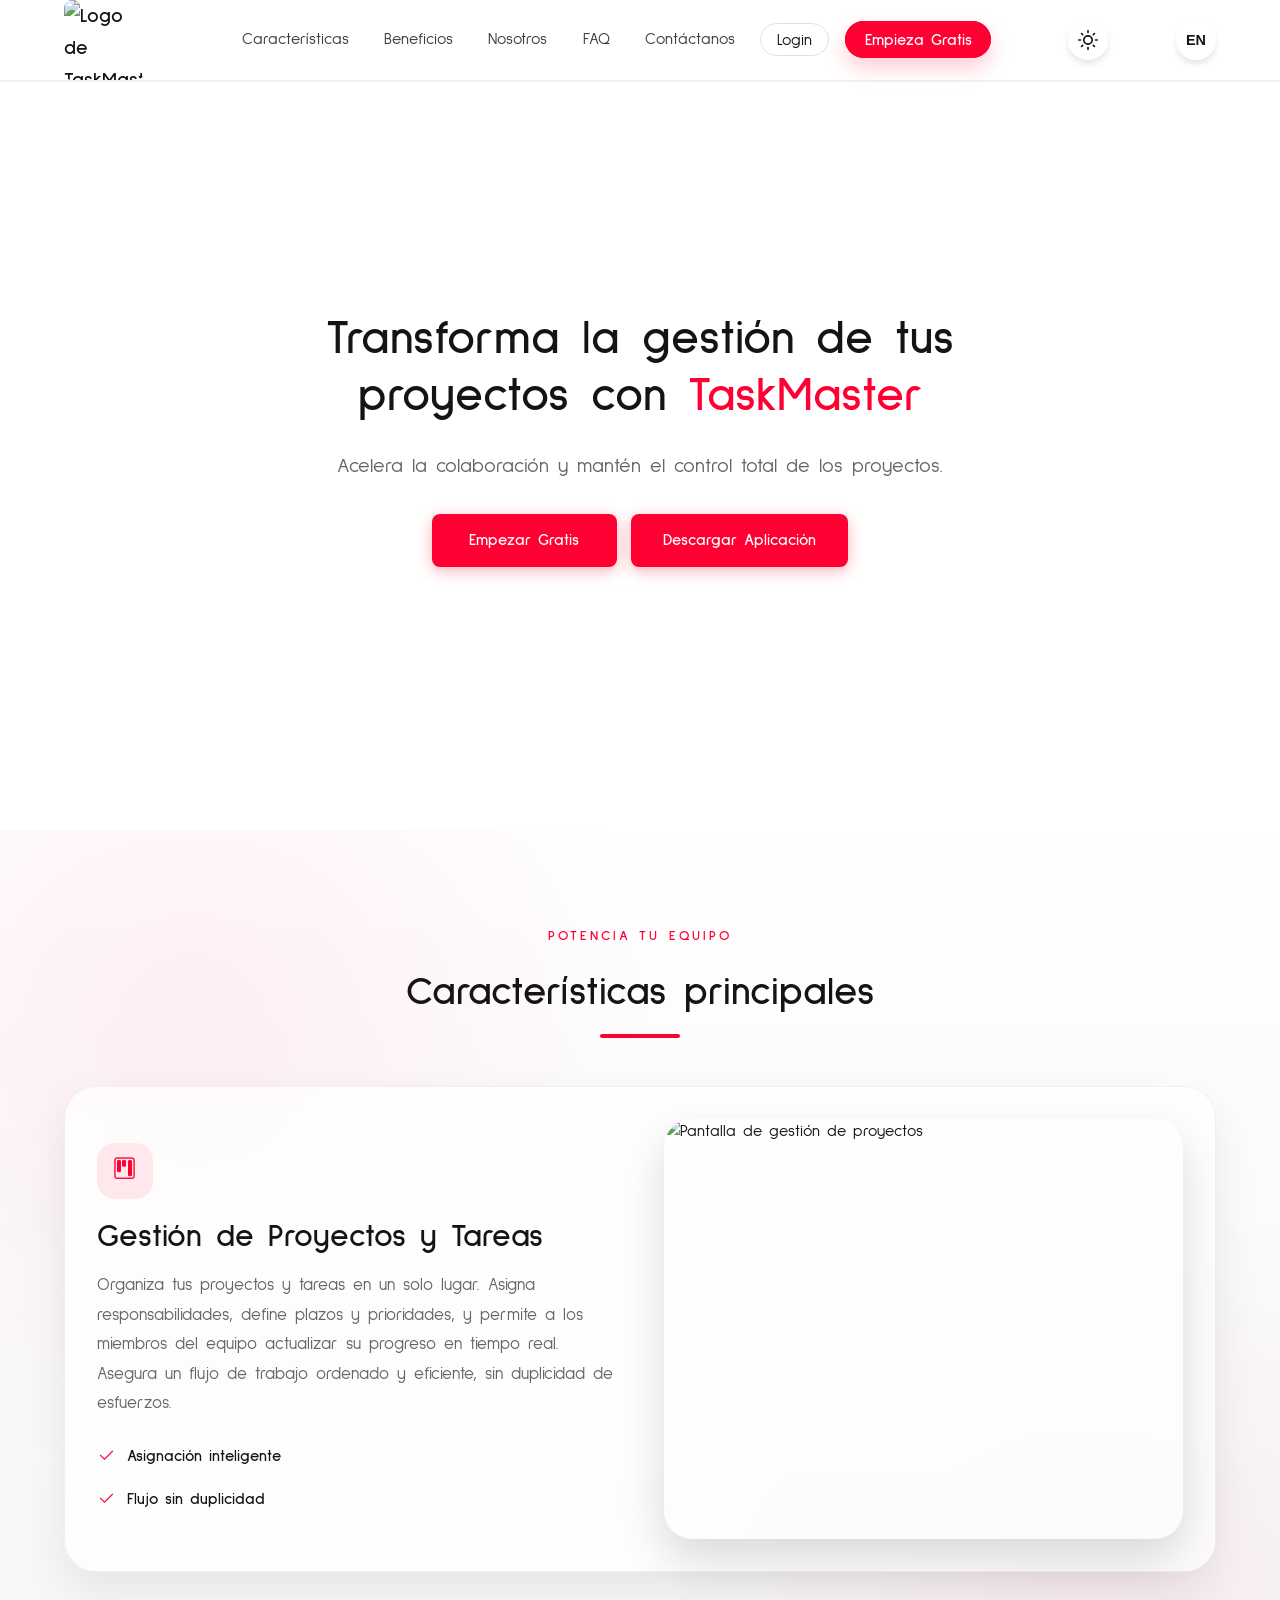
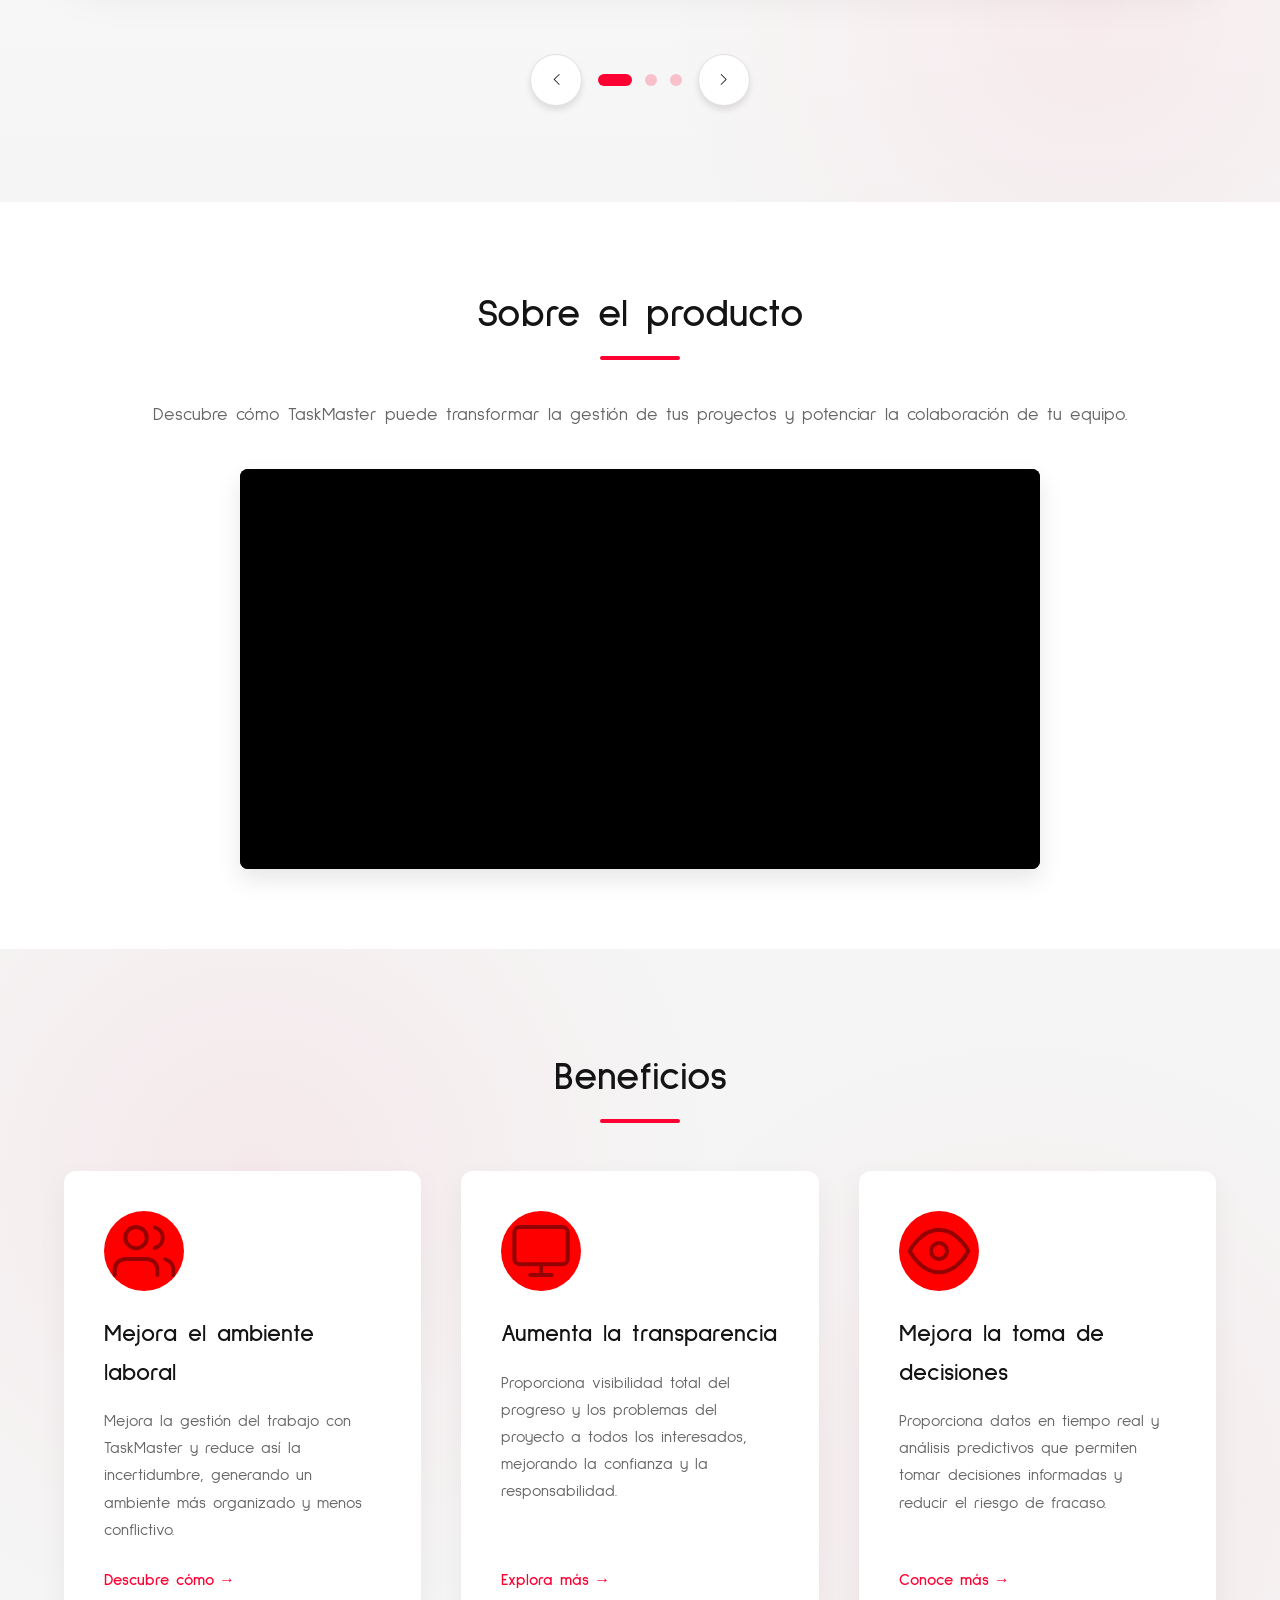
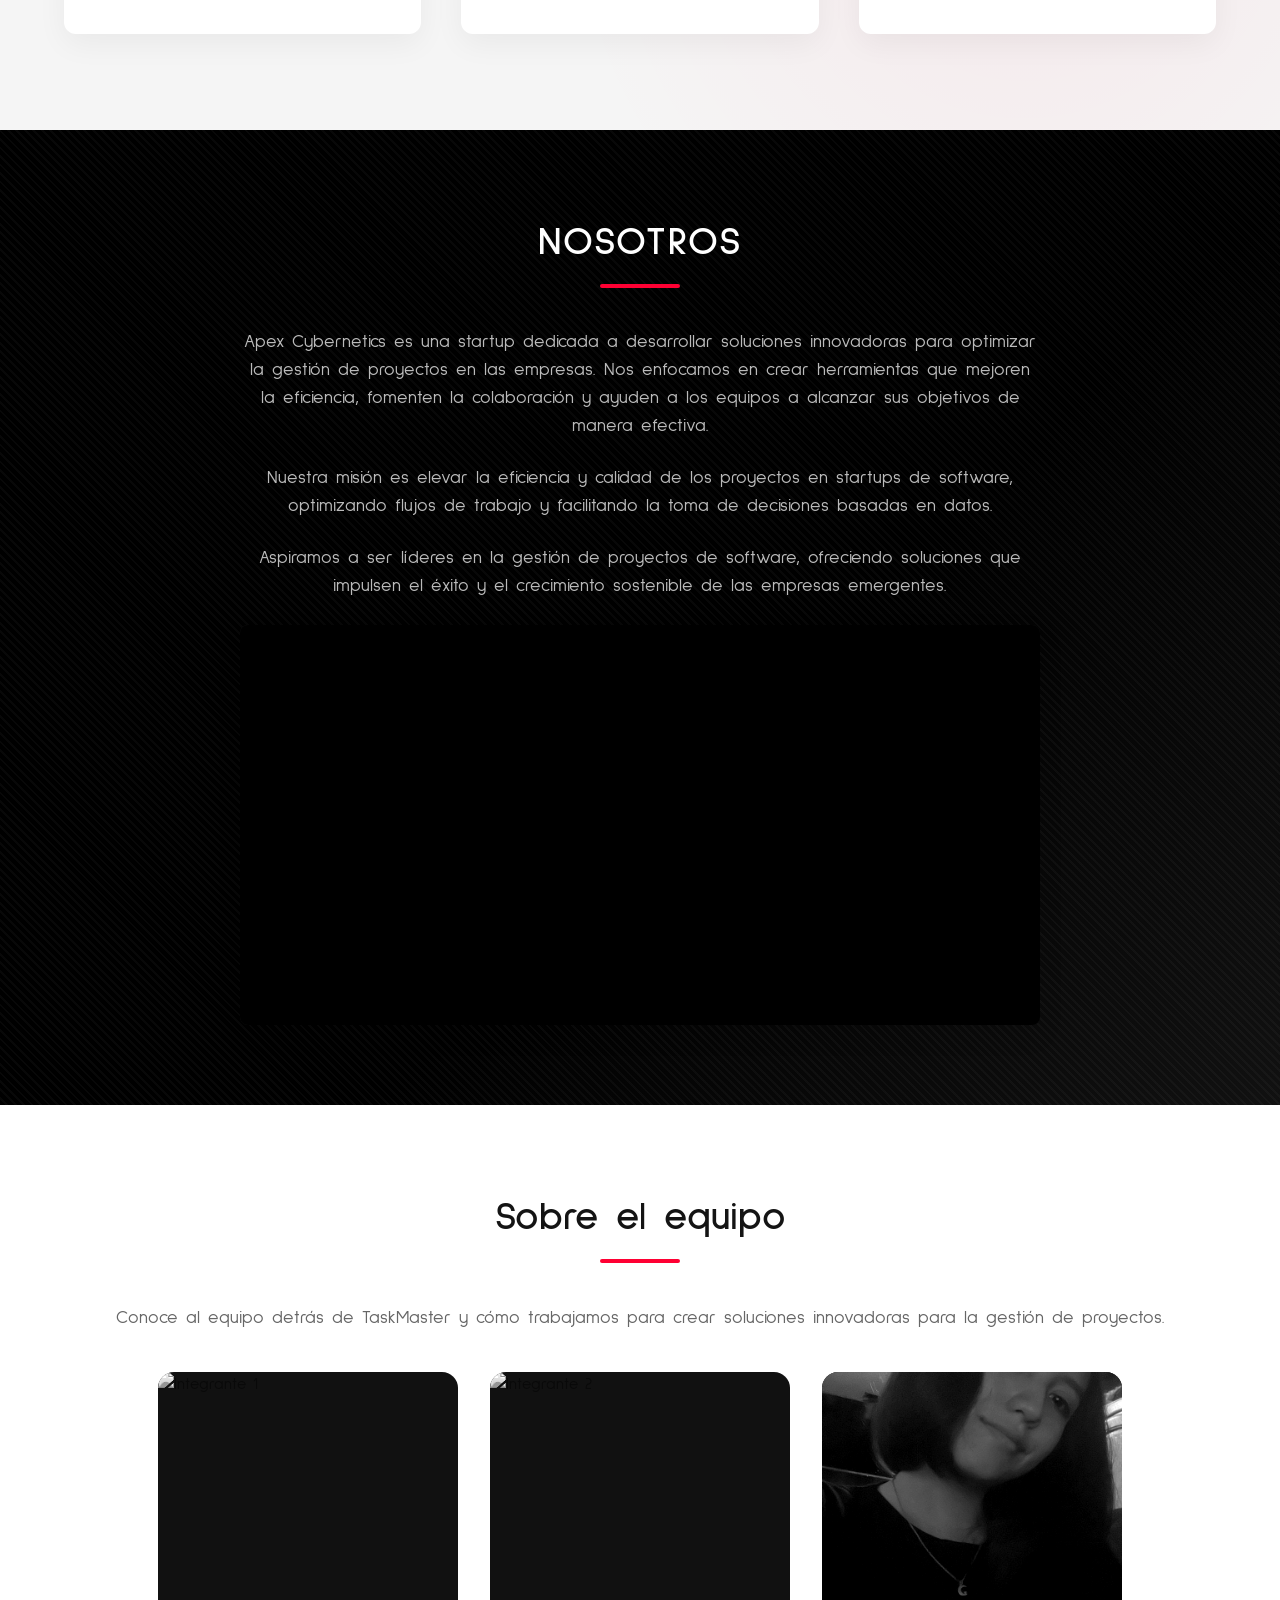
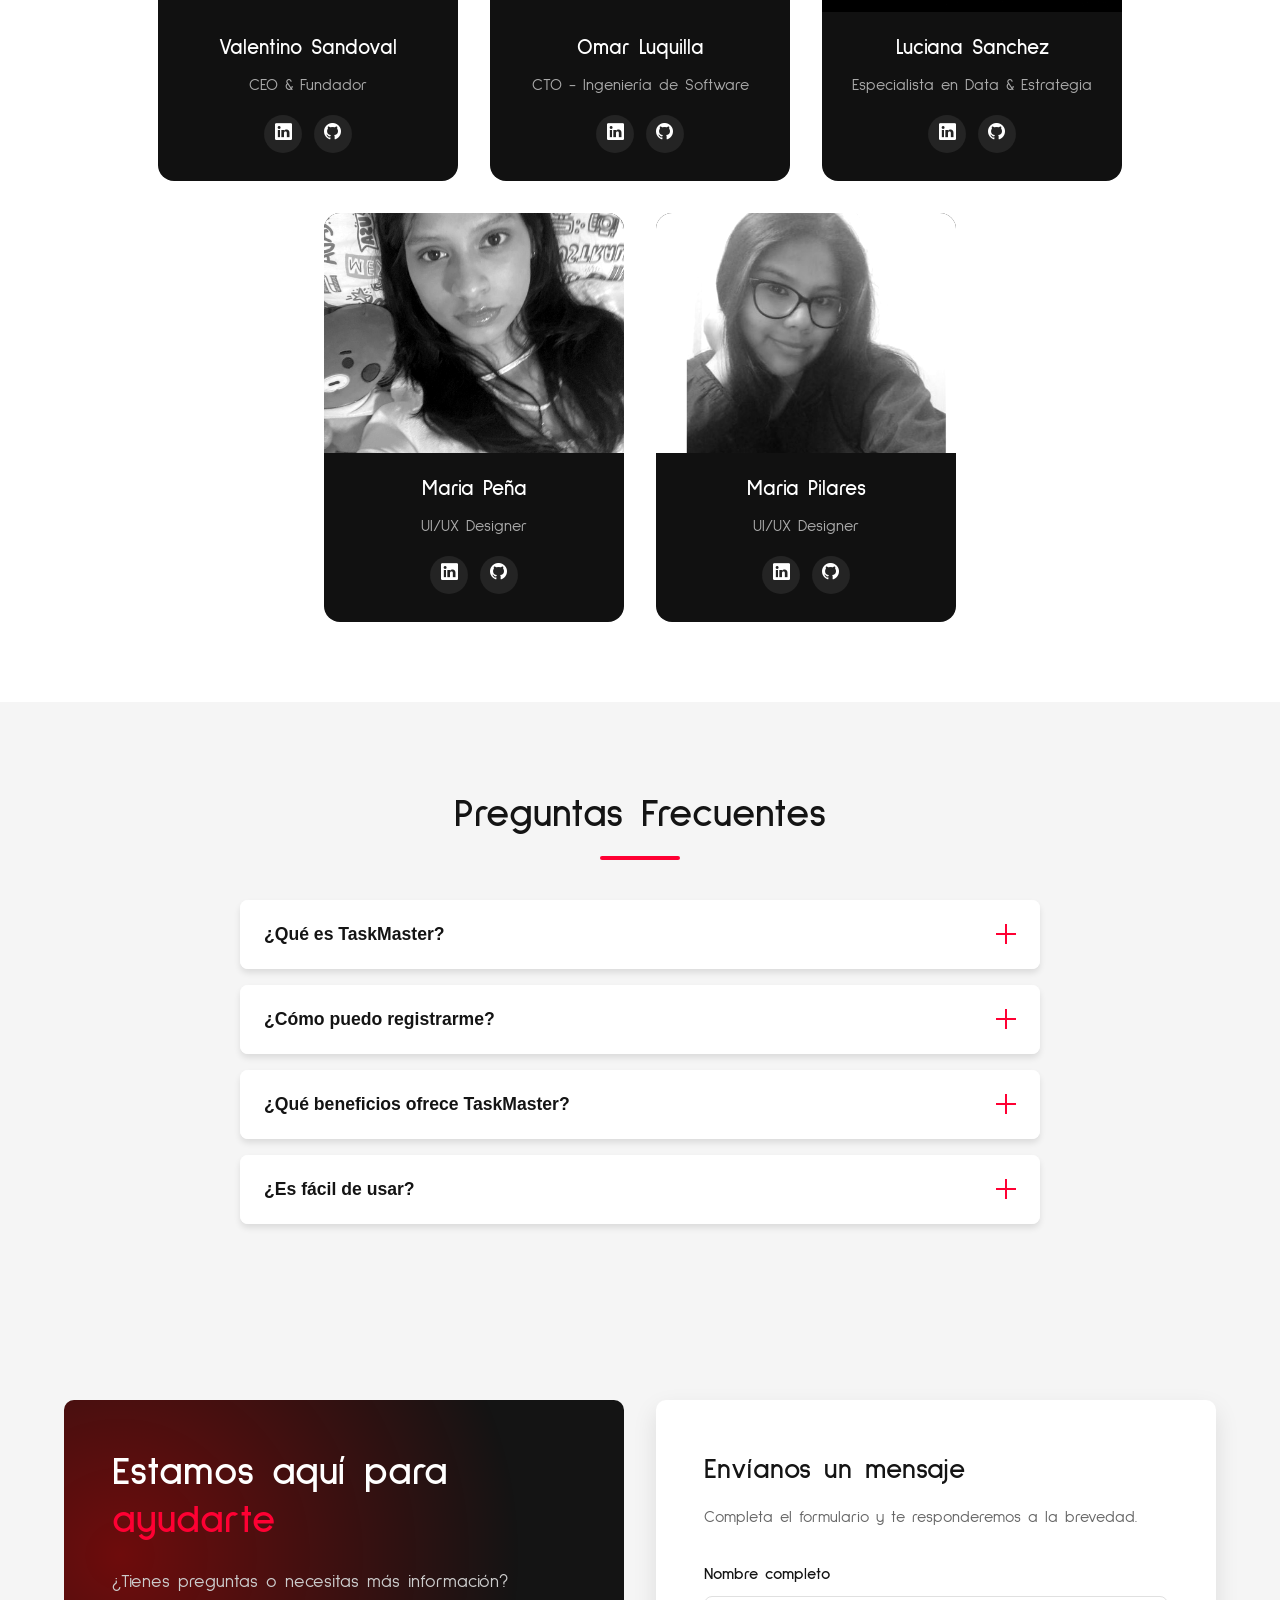
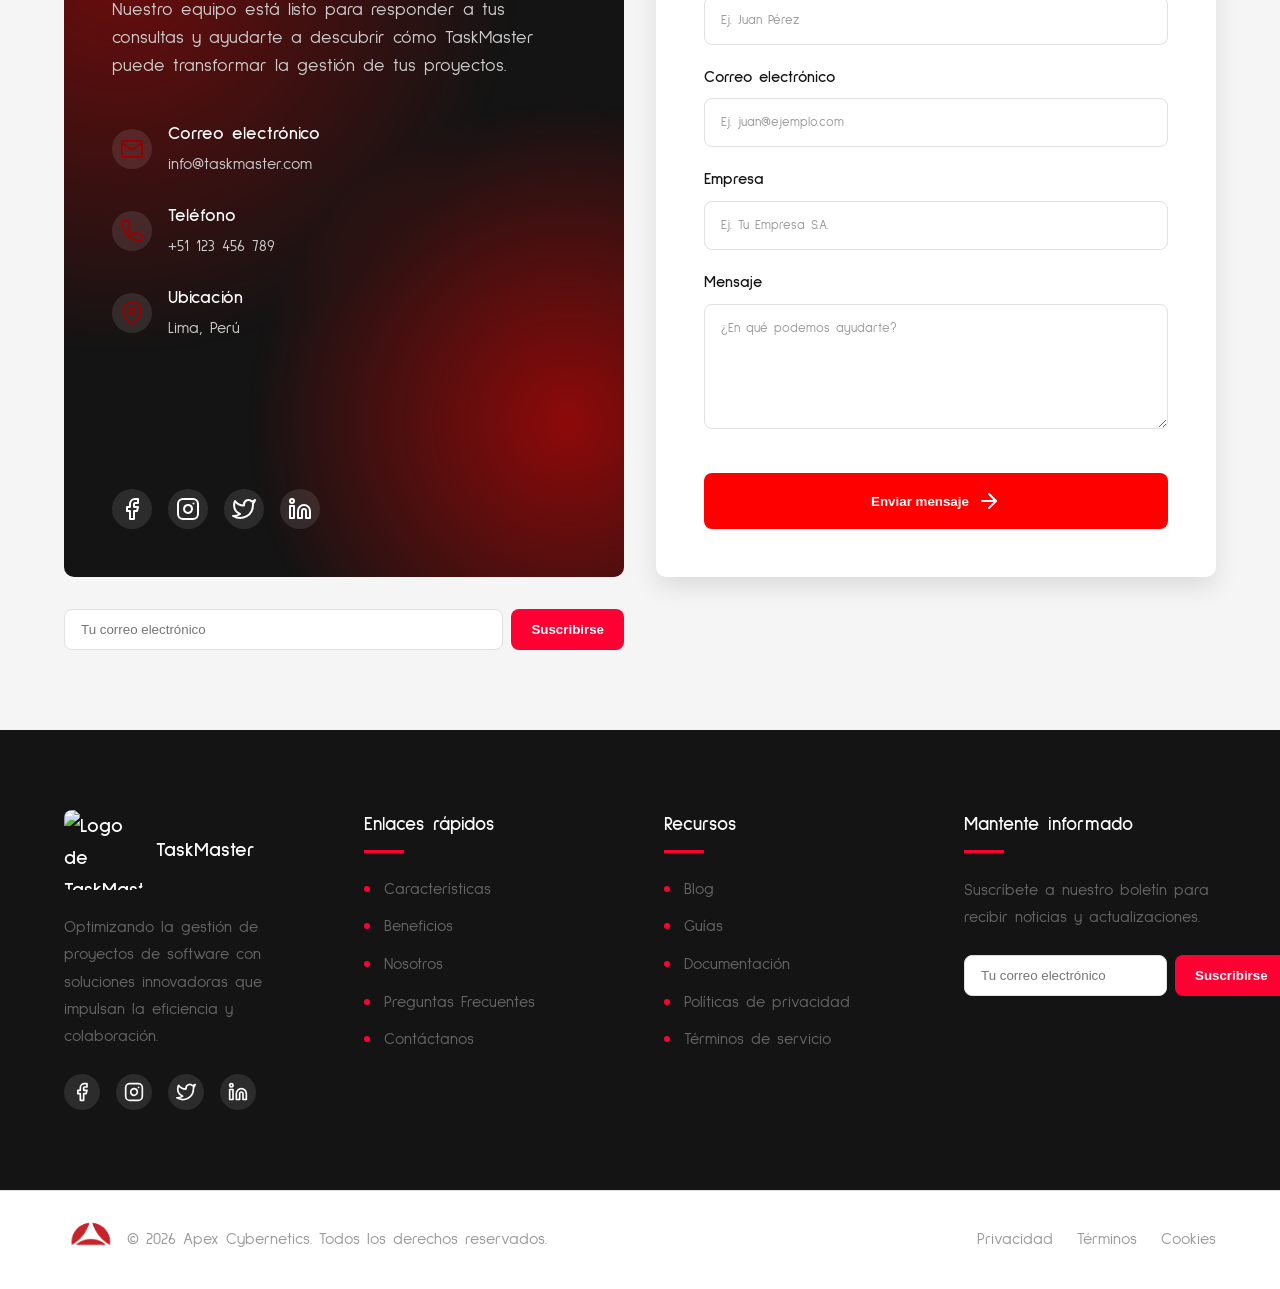
==== index.html @ 0cec5cf2 "fix" ====
<!DOCTYPE html>
<html lang="es">

<head>
  <meta charset="UTF-8">
  <meta http-equiv="X-UA-Compatible" content="IE=edge">
  <meta name="viewport" content="width=device-width, initial-scale=1.0">
  <meta name="description" content="TaskMaster - Una plataforma para optimizar la gestión de proyectos ">
  <link rel="preconnect" href="https://fonts.googleapis.com">
  <link rel="preconnect" href="https://fonts.gstatic.com" crossorigin>
  <link href="https://fonts.googleapis.com/css2?family=Sulphur+Point:wght@300;400;700&display=swap" rel="stylesheet">
  <link rel="stylesheet" href="https://cdn.jsdelivr.net/npm/bootstrap-icons@1.11.3/font/bootstrap-icons.css">
  <title>TaskMaster | Gestión de Proyectos </title>
  <link rel="stylesheet" href="styles/style.css">
</head>

<body>
  <nav class="navbar">
    <div class="nav-container">
      <a href="#" class="nav-logo">
        <img src="img/TaskMaster_logo.png" alt="Logo de TaskMaster" width="80" height="80">

      </a>
      <ul class="nav-menu">

        <li><a href="#features" class="nav-link" data-i18n="nav.features">Características</a></li>
        <li><a href="#benefits" class="nav-link" data-i18n="nav.benefits">Beneficios</a></li>
        <li><a href="#about" class="nav-link" data-i18n="nav.about">Nosotros</a></li>
        <li><a href="#faq-section" class="nav-link" data-i18n="nav.faq">FAQ</a></li>
        <li><a href="#contact" class="nav-link" data-i18n="nav.contact">Contáctanos</a></li>
        <li>
          <a href="login.html" class="nav-link button-link button-link-login" target="_blank" rel="noopener">
            Login
          </a>
        </li>
        <li>
          <a href="login.html" class="nav-link button-link button-link-primary" target="_blank" rel="noopener">
            Empieza Gratis
          </a>
        </li>
      </ul>
      <button class="theme-toggle" aria-label="Cambiar modo oscuro/claro" title="Cambiar tema">
        <svg class="sun-icon" xmlns="http://www.w3.org/2000/svg" width="20" height="20" viewBox="0 0 24 24" fill="none" stroke="currentColor" stroke-width="2" stroke-linecap="round" stroke-linejoin="round">
          <circle cx="12" cy="12" r="5"></circle>
          <line x1="12" y1="1" x2="12" y2="3"></line>
          <line x1="12" y1="21" x2="12" y2="23"></line>
          <line x1="4.22" y1="4.22" x2="5.64" y2="5.64"></line>
          <line x1="18.36" y1="18.36" x2="19.78" y2="19.78"></line>
          <line x1="1" y1="12" x2="3" y2="12"></line>
          <line x1="21" y1="12" x2="23" y2="12"></line>
          <line x1="4.22" y1="19.78" x2="5.64" y2="18.36"></line>
          <line x1="18.36" y1="5.64" x2="19.78" y2="4.22"></line>
        </svg>
        <svg class="moon-icon" xmlns="http://www.w3.org/2000/svg" width="20" height="20" viewBox="0 0 24 24" fill="none" stroke="currentColor" stroke-width="2" stroke-linecap="round" stroke-linejoin="round">
          <path d="M21 12.79A9 9 0 1 1 11.21 3 7 7 0 0 0 21 12.79z"></path>
        </svg>
      </button>
      <button class="language-toggle" aria-label="Cambiar idioma" title="Change Language">
        <span class="lang-text">EN</span>
      </button>
      <button class="hamburger" aria-label="Menú" aria-expanded="false">
        <span class="bar"></span>
        <span class="bar"></span>
        <span class="bar"></span>
      </button>
    </div>
  </nav>

  <header class="hero">
    <div class="hero-container">
      <div class="hero-content">
        <h1 data-i18n="hero.title">Transforma la gestión de tus proyectos con <span class="highlight">TaskMaster</span></h1>
        <p class="hero-description" data-i18n="hero.description">Acelera la colaboración y mantén el control total de proyectos</p>
        <div class="hero-actions">
          <a href="login.html" class="cta-button cta-button-secondary" target="_blank" rel="noopener">Empezar Gratis</a>
          <a href="login.html" class="cta-button" data-i18n="hero.cta" target="_blank" rel="noopener">Descargar Aplicación</a>
        </div>
      </div>
      
    </div>
  </header>

  <main>
    <section id="features" class="features">
      <div class="container">
        <div class="section-heading section-heading--centered">
          <p class="section-kicker" data-i18n="features.kicker">Potencia tu equipo</p>
          <h2 class="section-title" data-i18n="features.title">Características principales</h2>
        </div>

        <div class="feature-slider" aria-label="Carrusel de características">
          <div class="feature-viewport">
            <article class="feature-slide active" id="feature-slide-0">
              <div class="feature-copy">
                <div class="feature-icon">
                  <i class="bi bi-kanban"></i>
                </div>
                <h3 data-i18n="features.sprint_stats.title">Gestión de Proyectos y Tareas</h3>
                <p data-i18n="features.sprint_stats.description">Organiza tus proyectos y tareas en un solo lugar. Asigna responsabilidades, define plazos y prioridades, y permite a los miembros del equipo actualizar su progreso en tiempo real. Asegura un flujo de trabajo ordenado y eficiente, sin duplicidad de esfuerzos.</p>
                <ul class="feature-points">
                  <li><i class="bi bi-check2"></i><span data-i18n="features.sprint_stats.point_1">Asignación inteligente</span></li>
                  <li><i class="bi bi-check2"></i><span data-i18n="features.sprint_stats.point_2">Flujo sin duplicidad</span></li>
                </ul>
              </div>
              <div class="feature-media">
                <img src="img/sp1.png" alt="Pantalla de gestión de proyectos" />
              </div>
            </article>

            <article class="feature-slide feature-slide--reverse" id="feature-slide-1">
              <div class="feature-copy">
                <div class="feature-icon">
                  <i class="bi bi-chat-dots"></i>
                </div>
                <h3 data-i18n="features.team_management.title">Colaboración en Tiempo Real</h3>
                <p data-i18n="features.team_management.description">Facilita la comunicación entre los miembros del equipo mediante notificaciones instantáneas. Los cambios en las tareas y proyectos se reflejan en tiempo real, asegurando que todos los miembros estén siempre alineados y actualizados.</p>
                <ul class="feature-points">
                  <li><i class="bi bi-check2"></i><span data-i18n="features.team_management.point_1">Notificaciones instantáneas</span></li>
                  <li><i class="bi bi-check2"></i><span data-i18n="features.team_management.point_2">Equipo siempre alineado</span></li>
                </ul>
              </div>
              <div class="feature-media">
                <img src="img/sp3.png" alt="Pantalla de colaboración en tiempo real" />
              </div>
            </article>

            <article class="feature-slide" id="feature-slide-2">
              <div class="feature-copy">
                <div class="feature-icon">
                  <i class="bi bi-graph-up-arrow"></i>
                </div>
                <h3 data-i18n="features.backlog_management.title">Visualización y Seguimiento del Progreso</h3>
                <p data-i18n="features.backlog_management.description">Visualiza el estado de los proyectos y tareas a través de tableros y calendarios interactivos. Permite un seguimiento claro y efectivo del avance, ayudando a los líderes de proyecto a identificar rápidamente posibles retrasos o áreas que requieren atención.</p>
                <ul class="feature-points">
                  <li><i class="bi bi-check2"></i><span data-i18n="features.backlog_management.point_1">Tableros interactivos</span></li>
                  <li><i class="bi bi-check2"></i><span data-i18n="features.backlog_management.point_2">Detección de retrasos</span></li>
                </ul>
              </div>
              <div class="feature-media">
                <img src="img/s23.png" alt="Pantalla de seguimiento del progreso" />
              </div>
            </article>
          </div>

          <div class="feature-controls">
            <button class="feature-arrow feature-prev" type="button" aria-label="Característica anterior">
              <i class="bi bi-chevron-left"></i>
            </button>
            <div class="feature-dots" aria-label="Navegación de características">
              <button class="feature-dot active" type="button" data-slide="0" aria-label="Ir a la característica 1"></button>
              <button class="feature-dot" type="button" data-slide="1" aria-label="Ir a la característica 2"></button>
              <button class="feature-dot" type="button" data-slide="2" aria-label="Ir a la característica 3"></button>
            </div>
            <button class="feature-arrow feature-next" type="button" aria-label="Característica siguiente">
              <i class="bi bi-chevron-right"></i>
            </button>
          </div>
        </div>
      </div>
    </section>

    <section id="about-product" class="about-video-section">
      <div class="container">
        <h2 class="section-title" data-i18n="about_product.title">Sobre el producto</h2>
        <p class="about-video-description" data-i18n="about_product.description">Descubre cómo TaskMaster puede transformar la gestión de tus proyectos y potenciar la colaboración de tu equipo.</p>
        <div class="video-wrapper">
            <iframe 
              width="100%" 
              height="400" 
              src="https://www.youtube.com/embed/HepPmj50Afk" 
              title="Sobre el producto" 
              frameborder="0" 
              allow="accelerometer; autoplay; clipboard-write; encrypted-media; gyroscope; picture-in-picture" 
              allowfullscreen>
            </iframe>
        </div>
      </div>
    </section>

    <section id="benefits" class="benefits">
      <div class="container">
        <h2 class="section-title" data-i18n="benefits.title">Beneficios</h2>
        <div class="benefits-grid">
          <div class="benefit-card">
            <div class="benefit-icon">
              <svg xmlns="http://www.w3.org/2000/svg" viewBox="0 0 24 24" width="64" height="64" fill="none"
                stroke="#940101" stroke-width="1.5" stroke-linecap="round" stroke-linejoin="round">
                <path d="M17 21v-2a4 4 0 0 0-4-4H5a4 4 0 0 0-4 4v2"></path>
                <circle cx="9" cy="7" r="4"></circle>
                <path d="M23 21v-2a4 4 0 0 0-3-3.87"></path>
                <path d="M16 3.13a4 4 0 0 1 0 7.75"></path>
              </svg>
            </div>
            <h3 data-i18n="benefits.work_environment.title">Mejora el ambiente laboral</h3>
            <p data-i18n="benefits.work_environment.description">Mejora la gestión del trabajo con TaskMaster y reduce así la incertidumbre, generando un ambiente más
              organizado y menos conflictivo.</p>
            <a href="#features" class="benefit-link" data-i18n="benefits.work_environment.link">Descubre cómo <span>&rarr;</span></a>
          </div>

          <div class="benefit-card">
            <div class="benefit-icon">
              <svg xmlns="http://www.w3.org/2000/svg" viewBox="0 0 24 24" width="64" height="64" fill="none"
                stroke="#940101" stroke-width="1.5" stroke-linecap="round" stroke-linejoin="round">
                <rect x="2" y="3" width="20" height="14" rx="2" ry="2"></rect>
                <line x1="8" y1="21" x2="16" y2="21"></line>
                <line x1="12" y1="17" x2="12" y2="21"></line>
              </svg>
            </div>
            <h3 data-i18n="benefits.transparency.title">Aumenta la transparencia</h3>
            <p data-i18n="benefits.transparency.description">Proporciona visibilidad total del progreso y los problemas del proyecto a todos los interesados,
              mejorando la confianza y la responsabilidad.</p>
            <a href="#features" class="benefit-link" data-i18n="benefits.transparency.link">Explora más <span>&rarr;</span></a>
          </div>

          <div class="benefit-card">
            <div class="benefit-icon">
              <svg xmlns="http://www.w3.org/2000/svg" viewBox="0 0 24 24" width="64" height="64" fill="none"
                stroke="#940101" stroke-width="1.5" stroke-linecap="round" stroke-linejoin="round">
                <path d="M1 12s4-8 11-8 11 8 11 8-4 8-11 8-11-8-11-8z"></path>
                <circle cx="12" cy="12" r="3"></circle>
              </svg>
            </div>
            <h3 data-i18n="benefits.decision_making.title">Mejora la toma de decisiones</h3>
            <p data-i18n="benefits.decision_making.description">Proporciona datos en tiempo real y análisis predictivos que permiten tomar decisiones informadas y
              reducir el riesgo de fracaso.</p>
            <a href="#features" class="benefit-link" data-i18n="benefits.decision_making.link">Conoce más <span>&rarr;</span></a>
          </div>
        </div>
      </div>
    </section>

    <section id="about" class="about">
      <div class="container">
        <h2 class="section-title" data-i18n="about.title">Nosotros</h2>
        <div class="about-content">
          <p data-i18n="about.description">WORKHUB es una startup dedicada a desarrollar soluciones innovadoras para optimizar la gestión de proyectos. 
            Nos enfocamos en crear herramientas que mejoren la eficiencia, fomenten la
            colaboración y ayuden a los equipos a alcanzar sus objetivos de manera efectiva.</p>

          <p data-i18n="about.mission">Nuestra misión es elevar la eficiencia y calidad de los proyectos en startups, optimizando
            flujos de trabajo y facilitando la toma de decisiones basadas en datos.</p>

          <p data-i18n="about.vision">Aspiramos a ser líderes en la gestión de proyectos, ofreciendo soluciones que impulsen el éxito
            y el crecimiento sostenible de las empresas emergentes.</p>
        </div>
          <div class="video-wrapper about-video">
            <iframe 
              width="100%" 
              height="400" 
              src="https://www.youtube.com/embed/IVBsifxpkQI" 
              title="Sobre Nosotros" 
              frameborder="0" 
              allow="accelerometer; autoplay; clipboard-write; encrypted-media; gyroscope; picture-in-picture" 
              allowfullscreen>
            </iframe>
          </div>
      </div>
    </section>
  

    <section id="about-team" class="about-video-section">
  <div class="container">
    <h2 class="section-title"data-i18n="about_team.title">Sobre el equipo</h2>
    <p class="about-video-description" data-i18n="about_team.description">Conoce al equipo detrás de TaskMaster y cómo trabajamos para crear soluciones innovadoras para la gestión de proyectos de software.</p>
  
    <div class="team-grid">
      <!-- Card 1 -->
      <div class="team-card">
        <img src="img/valentinoaa.png" alt="Integrante 1">
        <div class="team-info">
          <h3>Valentino Sandoval</h3>
          <p>CEO & Fundador</p>
          <div class="team-social">
            <a href="https://www.linkedin.com" target="_blank" rel="noopener" aria-label="LinkedIn de Valentino Sandoval" class="team-social-link">
              <i class="bi bi-linkedin"></i>
            </a>
            <a href="https://github.com" target="_blank" rel="noopener" aria-label="GitHub de Valentino Sandoval" class="team-social-link">
              <i class="bi bi-github"></i>
            </a>
          </div>
        </div>
      </div>

      <!-- Card 2 -->
      <div class="team-card">
        <img src="img/Omar.png" alt="Integrante 2">
        <div class="team-info">
          <h3>Omar Luquilla</h3>
          <p>CTO - Ingeniería de Software</p>
          <div class="team-social">
            <a href="https://www.linkedin.com" target="_blank" rel="noopener" aria-label="LinkedIn de Omar Luquilla" class="team-social-link">
              <i class="bi bi-linkedin"></i>
            </a>
            <a href="https://github.com" target="_blank" rel="noopener" aria-label="GitHub de Omar Luquilla" class="team-social-link">
              <i class="bi bi-github"></i>
            </a>
          </div>
        </div>
      </div>

      <!-- Card 3 -->
      <div class="team-card">
        <img src="img/Luciana.png" alt="Integrante 3">
        <div class="team-info">
          <h3>Luciana Sanchez</h3>
          <p>Especialista en Data & Estrategia</p>
          <div class="team-social">
            <a href="https://www.linkedin.com" target="_blank" rel="noopener" aria-label="LinkedIn de Luciana Sanchez" class="team-social-link">
              <i class="bi bi-linkedin"></i>
            </a>
            <a href="https://github.com" target="_blank" rel="noopener" aria-label="GitHub de Luciana Sanchez" class="team-social-link">
              <i class="bi bi-github"></i>
            </a>
          </div>
        </div>
      </div>

      <!-- Card 4 -->
      <div class="team-card">
        <img src="img/Maria1.png" alt="Integrante 4">
        <div class="team-info">
          <h3>Maria Peña</h3>
          <p>UI/UX Designer</p>
          <div class="team-social">
            <a href="https://www.linkedin.com" target="_blank" rel="noopener" aria-label="LinkedIn de Eric Olivera" class="team-social-link">
              <i class="bi bi-linkedin"></i>
            </a>
            <a href="https://github.com" target="_blank" rel="noopener" aria-label="GitHub de Eric Olivera" class="team-social-link">
              <i class="bi bi-github"></i>
            </a>
          </div>
        </div>
      </div>
      <!-- Card 4 -->
      <div class="team-card">
        <img src="img/Maria2.png" alt="Integrante 4">
        <div class="team-info">
          <h3>Maria Pilares</h3>
          <p>UI/UX Designer</p>
          <div class="team-social">
            <a href="https://www.linkedin.com" target="_blank" rel="noopener" aria-label="LinkedIn de Loreley Sarmiento" class="team-social-link">
              <i class="bi bi-linkedin"></i>
            </a>
            <a href="https://github.com" target="_blank" rel="noopener" aria-label="GitHub de Loreley Sarmiento" class="team-social-link">
              <i class="bi bi-github"></i>
            </a>
          </div>
        </div>
      </div>
    </div>
  </div>
</section>

    <section id="faq-section" class="faq-section">
      <div class="container">
        <h2 class="section-title" data-i18n="faq.title">Preguntas Frecuentes</h2>
        <div class="faq-list">
          <div class="faq-item">
            <button class="faq-question" aria-expanded="false">
              <span data-i18n="faq.what_is.question">¿Qué es TaskMaster?</span>
              <span class="faq-icon"></span>
            </button>
            <div class="faq-answer">
              <p data-i18n="faq.what_is.answer">TaskMaster es una plataforma diseñada para optimizar la gestión de proyectos en empresas de software,
                facilitando la colaboración y el seguimiento del progreso del equipo.</p>
            </div>
          </div>

          <div class="faq-item">
            <button class="faq-question" aria-expanded="false">
              <span data-i18n="faq.how_to_register.question">¿Cómo puedo registrarme?</span>
              <span class="faq-icon"></span>
            </button>
            <div class="faq-answer">
              <p data-i18n="faq.how_to_register.answer">Puedes registrarte haciendo clic en el botón "Registrarse" en la parte superior de la página y
                siguiendo las instrucciones.</p>
            </div>
          </div>

          <div class="faq-item">
            <button class="faq-question" aria-expanded="false">
              <span data-i18n="faq.benefits.question">¿Qué beneficios ofrece TaskMaster?</span>
              <span class="faq-icon"></span>
            </button>
            <div class="faq-answer">
              <p data-i18n="faq.benefits.answer">TaskMaster ofrece mejoras en la transparencia, la toma de decisiones y el ambiente laboral, entre otros
                beneficios que optimizan la gestión de proyectos.</p>
            </div>
          </div>

          <div class="faq-item">
            <button class="faq-question" aria-expanded="false">
              <span data-i18n="faq.easy_to_use.question">¿Es fácil de usar?</span>
              <span class="faq-icon"></span>
            </button>
            <div class="faq-answer">
              <p data-i18n="faq.easy_to_use.answer">Sí, TaskMaster es fácil de usar para cualquier usuario que quiera gestionar un proyecto usando método
                SCRUM.</p>
            </div>
          </div>
        </div>
      </div>
    </section>

    <section id="contact" class="contact">
      <div class="container">
        <div class="contact-wrapper">
          <div class="contact-info">
            <h2 data-i18n="contact.title">Estamos aquí para <span class="highlight">ayudarte</span></h2>
            <p class="contact-description" data-i18n="contact.description">¿Tienes preguntas o necesitas más información? Nuestro equipo está listo para
              responder a tus consultas y ayudarte a descubrir cómo TaskMaster puede transformar la gestión de tus
              proyectos.</p>

            <div class="contact-methods">
              <div class="contact-method">
                <div class="contact-icon">
                  <svg xmlns="http://www.w3.org/2000/svg" viewBox="0 0 24 24" width="24" height="24" fill="none"
                    stroke="currentColor" stroke-width="2" stroke-linecap="round" stroke-linejoin="round">
                    <path d="M4 4h16c1.1 0 2 .9 2 2v12c0 1.1-.9 2-2 2H4c-1.1 0-2-.9-2-2V6c0-1.1.9-2 2-2z"></path>
                    <polyline points="22,6 12,13 2,6"></polyline>
                  </svg>
                </div>
                <div class="contact-text">
                  <h3 data-i18n="contact.email.label">Correo electrónico</h3>
                  <p>info@taskmaster.com</p>
                </div>
              </div>

              <div class="contact-method">
                <div class="contact-icon">
                  <svg xmlns="http://www.w3.org/2000/svg" viewBox="0 0 24 24" width="24" height="24" fill="none"
                    stroke="currentColor" stroke-width="2" stroke-linecap="round" stroke-linejoin="round">
                    <path
                      d="M22 16.92v3a2 2 0 0 1-2.18 2 19.79 19.79 0 0 1-8.63-3.07 19.5 19.5 0 0 1-6-6 19.79 19.79 0 0 1-3.07-8.67A2 2 0 0 1 4.11 2h3a2 2 0 0 1 2 1.72 12.84 12.84 0 0 0 .7 2.81 2 2 0 0 1-.45 2.11L8.09 9.91a16 16 0 0 0 6 6l1.27-1.27a2 2 0 0 1 2.11-.45 12.84 12.84 0 0 0 2.81.7A2 2 0 0 1 22 16.92z">
                    </path>
                  </svg>
                </div>
                <div class="contact-text">
                  <h3 data-i18n="contact.phone.label">Teléfono</h3>
                  <p>+51 123 456 789</p>
                </div>
              </div>

              <div class="contact-method">
                <div class="contact-icon">
                  <svg xmlns="http://www.w3.org/2000/svg" viewBox="0 0 24 24" width="24" height="24" fill="none"
                    stroke="currentColor" stroke-width="2" stroke-linecap="round" stroke-linejoin="round">
                    <path d="M21 10c0 7-9 13-9 13s-9-6-9-13a9 9 0 0 1 18 0z"></path>
                    <circle cx="12" cy="10" r="3"></circle>
                  </svg>
                </div>
                <div class="contact-text">
                  <h3 data-i18n="contact.location.label">Ubicación</h3>
                  <p data-i18n="contact.location.value">Lima, Perú</p>
                </div>
              </div>
            </div>

            <div class="contact-social">
              <a href="https://www.facebook.com" class="social-icon" target="_blank" rel="noopener"
                aria-label="Facebook">
                <svg xmlns="http://www.w3.org/2000/svg" width="24" height="24" viewBox="0 0 24 24" fill="none"
                  stroke="currentColor" stroke-width="2" stroke-linecap="round" stroke-linejoin="round">
                  <path d="M18 2h-3a5 5 0 0 0-5 5v3H7v4h3v8h4v-8h3l1-4h-4V7a1 1 0 0 1 1-1h3z"></path>
                </svg>
              </a>
              <a href="https://www.instagram.com" class="social-icon" target="_blank" rel="noopener"
                aria-label="Instagram">
                <svg xmlns="http://www.w3.org/2000/svg" width="24" height="24" viewBox="0 0 24 24" fill="none"
                  stroke="currentColor" stroke-width="2" stroke-linecap="round" stroke-linejoin="round">
                  <rect x="2" y="2" width="20" height="20" rx="5" ry="5"></rect>
                  <path d="M16 11.37A4 4 0 1 1 12.63 8 4 4 0 0 1 16 11.37z"></path>
                  <line x1="17.5" y1="6.5" x2="17.51" y2="6.5"></line>
                </svg>
              </a>
              <a href="https://twitter.com" class="social-icon" target="_blank" rel="noopener" aria-label="Twitter">
                <svg xmlns="http://www.w3.org/2000/svg" width="24" height="24" viewBox="0 0 24 24" fill="none"
                  stroke="currentColor" stroke-width="2" stroke-linecap="round" stroke-linejoin="round">
                  <path
                    d="M23 3a10.9 10.9 0 0 1-3.14 1.53 4.48 4.48 0 0 0-7.86 3v1A10.66 10.66 0 0 1 3 4s-4 9 5 13a11.64 11.64 0 0 1-7 2c9 5 20 0 20-11.5a4.5 4.5 0 0 0-.08-.83A7.72 7.72 0 0 0 23 3z">
                  </path>
                </svg>
              </a>
              <a href="https://linkedin.com" class="social-icon" target="_blank" rel="noopener" aria-label="LinkedIn">
                <svg xmlns="http://www.w3.org/2000/svg" width="24" height="24" viewBox="0 0 24 24" fill="none"
                  stroke="currentColor" stroke-width="2" stroke-linecap="round" stroke-linejoin="round">
                  <path d="M16 8a6 6 0 0 1 6 6v7h-4v-7a2 2 0 0 0-2-2 2 2 0 0 0-2 2v7h-4v-7a6 6 0 0 1 6-6z"></path>
                  <rect x="2" y="9" width="4" height="12"></rect>
                  <circle cx="4" cy="4" r="2"></circle>
                </svg>
              </a>
            </div>
          </div>

          <!-- Formulario de contacto para EmailJS -->
          <div class="form-card">
            <h3 data-i18n="contact.form.title">Envíanos un mensaje</h3>
            <p data-i18n="contact.form.subtitle">Completa el formulario y te responderemos a la brevedad.</p>

            <form class="contact-form" id="contactForm">
              <div class="form-group">
                <label for="nombre" data-i18n="contact.form.name">Nombre completo</label>
                <input type="text" id="nombre" name="from_name" data-i18n-placeholder="contact.form.name_placeholder" placeholder="Ej. Juan Pérez" required
                  aria-required="true">
              </div>

              <div class="form-group">
                <label for="email" data-i18n="contact.form.email">Correo electrónico</label>
                <input type="email" id="email" name="from_email" data-i18n-placeholder="contact.form.email_placeholder" placeholder="Ej. juan@ejemplo.com" required
                  aria-required="true">
              </div>

              <div class="form-group">
                <label for="empresa" data-i18n="contact.form.company">Empresa</label>
                <input type="text" id="empresa" name="company" data-i18n-placeholder="contact.form.company_placeholder" placeholder="Ej. Tu Empresa S.A.">
              </div>

              <div class="form-group">
                <label for="mensaje" data-i18n="contact.form.message">Mensaje</label>
                <textarea id="mensaje" name="message" rows="5" data-i18n-placeholder="contact.form.message_placeholder" placeholder="¿En qué podemos ayudarte?" required
                  aria-required="true"></textarea>
              </div>

              <button type="submit" class="submit-button">
                <span class="button-text" data-i18n="contact.form.submit">Enviar mensaje</span>
                <svg xmlns="http://www.w3.org/2000/svg" width="24" height="24" fill="none" stroke="currentColor"
                  stroke-width="2" stroke-linecap="round" stroke-linejoin="round">
                  <line x1="5" y1="12" x2="19" y2="12"></line>
                  <polyline points="12 5 19 12 12 19"></polyline>
                </svg>
              </button>
            </form>
          </div>

          <!-- Formulario de newsletter para EmailJS -->
          <form class="newsletter-form">
            <input type="email" name="subscriber_email" data-i18n-placeholder="contact.newsletter.placeholder" placeholder="Tu correo electrónico" required>
            <button type="submit" data-i18n="contact.newsletter.button">Suscribirse</button>
          </form>
        </div>
      </div>
      </div>
    </section>
  </main>

  <footer class="footer">
    <div class="footer-top">
      <div class="container">
        <div class="footer-grid">
          <div class="footer-info">
            <a href="#" class="footer-logo">
              <img src="img/TaskMaster_logo.png" alt="Logo de TaskMaster" width="80" height="80">
              <span>TaskMaster</span>
            </a>
            <p data-i18n="footer.description">Optimizando la gestión de proyectos de software con soluciones innovadoras que impulsan la eficiencia y
              colaboración.</p>
            <div class="footer-social">
              <a href="https://www.facebook.com" target="_blank" rel="noopener" aria-label="Facebook"
                class="social-link">
                <svg xmlns="http://www.w3.org/2000/svg" width="20" height="20" viewBox="0 0 24 24" fill="none"
                  stroke="currentColor" stroke-width="2" stroke-linecap="round" stroke-linejoin="round">
                  <path d="M18 2h-3a5 5 0 0 0-5 5v3H7v4h3v8h4v-8h3l1-4h-4V7a1 1 0 0 1 1-1h3z"></path>
                </svg>
              </a>
              <a href="https://www.instagram.com" target="_blank" rel="noopener" aria-label="Instagram"
                class="social-link">
                <svg xmlns="http://www.w3.org/2000/svg" width="20" height="20" viewBox="0 0 24 24" fill="none"
                  stroke="currentColor" stroke-width="2" stroke-linecap="round" stroke-linejoin="round">
                  <rect x="2" y="2" width="20" height="20" rx="5" ry="5"></rect>
                  <path d="M16 11.37A4 4 0 1 1 12.63 8 4 4 0 0 1 16 11.37z"></path>
                  <line x1="17.5" y1="6.5" x2="17.51" y2="6.5"></line>
                </svg>
              </a>
              <a href="https://www.x.com" target="_blank" rel="noopener" aria-label="X (Twitter)" class="social-link">
                <svg xmlns="http://www.w3.org/2000/svg" width="20" height="20" viewBox="0 0 24 24" fill="none"
                  stroke="currentColor" stroke-width="2" stroke-linecap="round" stroke-linejoin="round">
                  <path
                    d="M23 3a10.9 10.9 0 0 1-3.14 1.53 4.48 4.48 0 0 0-7.86 3v1A10.66 10.66 0 0 1 3 4s-4 9 5 13a11.64 11.64 0 0 1-7 2c9 5 20 0 20-11.5a4.5 4.5 0 0 0-.08-.83A7.72 7.72 0 0 0 23 3z">
                  </path>
                </svg>
              </a>
              <a href="https://www.linkedin.com" target="_blank" rel="noopener" aria-label="LinkedIn"
                class="social-link">
                <svg xmlns="http://www.w3.org/2000/svg" width="20" height="20" viewBox="0 0 24 24" fill="none"
                  stroke="currentColor" stroke-width="2" stroke-linecap="round" stroke-linejoin="round">
                  <path d="M16 8a6 6 0 0 1 6 6v7h-4v-7a2 2 0 0 0-2-2 2 2 0 0 0-2 2v7h-4v-7a6 6 0 0 1 6-6z"></path>
                  <rect x="2" y="9" width="4" height="12"></rect>
                  <circle cx="4" cy="4" r="2"></circle>
                </svg>
              </a>
            </div>
          </div>

          <div class="footer-links">
            <h3 data-i18n="footer.quick_links">Enlaces rápidos</h3>
            <ul>
              <li><a href="#features" data-i18n="nav.features">Características</a></li>
              <li><a href="#benefits" data-i18n="nav.benefits">Beneficios</a></li>
              <li><a href="#about" data-i18n="nav.about">Nosotros</a></li>
              <li><a href="#faq-section" data-i18n="faq.title">Preguntas frecuentes</a></li>
              <li><a href="#contact" data-i18n="nav.contact">Contáctanos</a></li>
            </ul>
          </div>

          <div class="footer-links">
            <h3 data-i18n="footer.resources">Recursos</h3>
            <ul>
              <li><a href="#" data-i18n="footer.blog">Blog</a></li>
              <li><a href="#" data-i18n="footer.guides">Guías</a></li>
              <li><a href="#" data-i18n="footer.documentation">Documentación</a></li>
              <li><a href="#" data-i18n="footer.privacy_policy">Políticas de privacidad</a></li>
              <li><a href="#" data-i18n="footer.terms_service">Términos de servicio</a></li>
            </ul>
          </div>

          <div class="footer-newsletter">
            <h3 data-i18n="footer.newsletter.title">Mantente informado</h3>
            <p data-i18n="footer.newsletter.description">Suscríbete a nuestro boletín para recibir noticias y actualizaciones.</p>
            <form class="newsletter-form">
              <input type="email" data-i18n-placeholder="contact.newsletter.placeholder" placeholder="Tu correo electrónico" required>
              <button type="submit" data-i18n="contact.newsletter.button">Suscribirse</button>
            </form>
          </div>
        </div>
      </div>
    </div>

    <div class="footer-bottom">
      <div class="container">
        <div class="footer-bottom-content">
          <div class="footer-copy-wrap">
            <img src="img/apex2.png" alt="Apex" class="footer-inline-apex">
            <p data-i18n="footer.copyright">&copy; 2026 Apex Cybernetics. Todos los derechos reservados.</p>
          </div>
          <div class="footer-bottom-links">
            <a href="#" data-i18n="footer.privacy">Privacidad</a>
            <a href="#" data-i18n="footer.terms">Términos</a>
            <a href="#" data-i18n="footer.cookies">Cookies</a>
          </div>
        </div>
      </div>
    </div>
  </footer>

  <script type="text/javascript" src="https://cdn.emailjs.com/sdk/3.6.2/email.min.js" defer></script>
  <script src="js/script.js" defer></script>

</body>

</html>
---- styles/style.css ----
:root {
  --primary: #FF0033;
  --secondary: #141414;
  --white: #ffffff;
  --light-gray: #f5f5f5;
  --medium-gray: #e0e0e0;
  --dark-gray: #333333;
  --text-gray: #666666;
  --gradient-primary: linear-gradient(135deg, #ff0000 0%, #ff0707 100%);
  --shadow: 0 4px 6px rgba(0, 0, 0, 0.1);
  --shadow-lg: 0 10px 25px rgba(0, 0, 0, 0.1);
  --shadow-hover: 0 10px 20px rgba(0, 0, 0, 0.15);
  --transition: all 0.3s ease;
  --border-radius: 8px;
  --border-radius-lg: 12px;
  
  /* Variables específicas para modo claro */
  --bg-primary: #ffffff;
  --bg-secondary: #f5f5f5;
  --bg-tertiary: #141414;
  --text-primary: #141414;
  --text-secondary: #666666;
  --text-muted: #999999;
  --border-color: #e0e0e0;
  --card-bg: #ffffff;
  --nav-bg: #ffffff;
}

/* Variables para modo oscuro */
[data-theme="dark"] {
  --bg-primary: #0a0a0a;
  --bg-secondary: #141414;
  --bg-tertiary: #1a1a1a;
  --text-primary: #ffffff;
  --text-secondary: #cccccc;
  --text-muted: #888888;
  --border-color: #333333;
  --card-bg: #1a1a1a;
  --nav-bg: #0a0a0a;
  --shadow: 0 4px 6px rgba(0, 0, 0, 0.3);
  --shadow-lg: 0 10px 25px rgba(0, 0, 0, 0.4);
  --shadow-hover: 0 10px 20px rgba(0, 0, 0, 0.5);
  --light-gray: #1a1a1a;
  --medium-gray: #333333;
}

* {
  margin: 0;
  padding: 0;
  box-sizing: border-box;
}

html {
  scroll-behavior: smooth;
}

body {
  font-family: 'Sulphur Point', sans-serif;
  line-height: 1.6;
  color: var(--text-primary);
  background-color: var(--bg-primary);
  transition: background-color 0.3s ease, color 0.3s ease;
}

img {
  max-width: 100%;
  height: auto;
  display: block;
}

.container {
  width: 100%;
  max-width: 1200px;
  margin: 0 auto;
  padding: 0 1.5rem;
}

.section-title {
  font-size: 2.5rem;
  text-align: center;
  margin-bottom: 2.5rem;
  position: relative;
}

.section-title::after {
  content: '';
  display: block;
  width: 80px;
  height: 4px;
  background-color: var(--primary);
  margin: 10px auto 0;
  border-radius: 2px;
}

.highlight {
  color: var(--primary);
}

.features {
  padding: 6rem 0;
  background: linear-gradient(180deg, var(--bg-primary) 0%, var(--bg-secondary) 100%);
  color: var(--text-primary);
  transition: background-color 0.3s ease;
  position: relative;
  overflow: hidden;
}

.features .section-title {
  color: var(--text-primary);
}

.features::before {
  content: '';
  position: absolute;
  inset: 0;
  background-image: radial-gradient(circle at 15% 20%, rgba(255, 0, 51, 0.06) 0%, transparent 35%),
                    radial-gradient(circle at 85% 80%, rgba(255, 0, 51, 0.05) 0%, transparent 32%);
  pointer-events: none;
}

.features .container {
  position: relative;
  z-index: 1;
}

.section-heading--centered {
  text-align: center;
  margin-bottom: 3rem;
}

.section-kicker {
  color: var(--primary);
  font-size: 0.85rem;
  font-weight: 700;
  letter-spacing: 0.22em;
  text-transform: uppercase;
  margin-bottom: 0.75rem;
}

.feature-slider {
  max-width: 1180px;
  margin: 0 auto;
}

.feature-viewport {
  min-height: 540px;
}

.feature-slide {
  display: none;
  align-items: center;
  gap: 3rem;
  background: rgba(255, 255, 255, 0.72);
  border: 1px solid rgba(0, 0, 0, 0.05);
  border-radius: 32px;
  padding: 2rem;
  box-shadow: 0 18px 45px rgba(0, 0, 0, 0.08);
  backdrop-filter: blur(10px);
  -webkit-backdrop-filter: blur(10px);
}

[data-theme="dark"] .feature-slide {
  background: rgba(26, 26, 26, 0.84);
  border-color: rgba(255, 255, 255, 0.06);
  box-shadow: 0 18px 45px rgba(0, 0, 0, 0.28);
}

.feature-slide.active {
  display: flex;
  animation: fadeInUp 0.6s ease;
}

.feature-slide--reverse {
  flex-direction: row-reverse;
}

.feature-copy,
.feature-media {
  flex: 1;
}

.feature-copy {
  padding: 0.5rem 0;
}

.feature-icon {
  width: 56px;
  height: 56px;
  border-radius: 18px;
  background: rgba(255, 0, 51, 0.08);
  color: var(--primary);
  display: inline-flex;
  align-items: center;
  justify-content: center;
  font-size: 1.35rem;
  margin-bottom: 1.25rem;
}

.feature-copy h3 {
  font-size: 2rem;
  line-height: 1.15;
  margin-bottom: 1rem;
  color: var(--text-primary);
}

.feature-copy p {
  font-size: 1.05rem;
  line-height: 1.75;
  color: var(--text-secondary);
  margin-bottom: 1.5rem;
}

.feature-points {
  list-style: none;
  display: grid;
  gap: 0.85rem;
}

.feature-points li {
  display: flex;
  align-items: center;
  gap: 0.75rem;
  color: var(--text-primary);
  font-weight: 600;
}

.feature-points i {
  color: var(--primary);
  font-size: 1.15rem;
}

.feature-media {
  display: flex;
  justify-content: center;
}

.feature-media img {
  width: 100%;
  max-width: 520px;
  height: 420px;
  object-fit: cover;
  border-radius: 28px;
  box-shadow: 0 20px 45px rgba(0, 0, 0, 0.14);
}

.feature-controls {
  margin-top: 1.75rem;
  display: flex;
  align-items: center;
  justify-content: center;
  gap: 1rem;
}

.feature-arrow {
  width: 52px;
  height: 52px;
  border-radius: 50%;
  border: 1px solid var(--border-color);
  background: var(--card-bg);
  color: var(--text-primary);
  display: inline-flex;
  align-items: center;
  justify-content: center;
  cursor: pointer;
  box-shadow: var(--shadow);
  transition: var(--transition);
}

.feature-arrow:hover {
  background: var(--primary);
  color: var(--white);
  border-color: var(--primary);
  transform: translateY(-2px);
}

.feature-dots {
  display: flex;
  align-items: center;
  gap: 0.8rem;
}

.feature-dot {
  width: 12px;
  height: 12px;
  border: 0;
  border-radius: 999px;
  background: rgba(255, 0, 51, 0.22);
  cursor: pointer;
  transition: all 0.3s ease;
  padding: 0;
}

.feature-dot.active {
  width: 34px;
  background: var(--primary);
}

.feature-dot:hover {
  background: var(--primary);
}

.navbar {
  background: rgba(255, 255, 255, 0.82);
  backdrop-filter: blur(14px);
  -webkit-backdrop-filter: blur(14px);
  box-shadow: 0 1px 0 rgba(0, 0, 0, 0.06);
  border-bottom: 1px solid rgba(0, 0, 0, 0.05);
  position: fixed;
  width: 100%;
  top: 0;
  left: 0;
  z-index: 1000;
  transition: background-color 0.3s ease;
}

.nav-container {
  display: flex;
  justify-content: space-between;
  align-items: center;
  min-height: 72px;
  padding: 0 1.5rem;
  max-width: 1200px;
  margin: 0 auto;
}

.nav-logo {
  display: flex;
  align-items: center;
  text-decoration: none;
  color: var(--text-primary);
  font-weight: 700;
  font-size: 1.25rem;
  transition: color 0.3s ease;
}

.nav-logo img {
  margin-right: 0.75rem;
  border-radius: var(--border-radius);
}

.nav-menu {
  display: flex;
  align-items: center;
  list-style: none;
}

.nav-menu li {
  margin-left: 1rem;
}

.nav-link {
  text-decoration: none;
  color: rgba(20, 20, 20, 0.82);
  font-weight: 500;
  transition: var(--transition);
  padding: 0.45rem 0.6rem;
  position: relative;
}

.nav-link::after {
  content: '';
  position: absolute;
  bottom: -2px;
  left: 0;
  width: 0;
  height: 2px;
  background-color: var(--primary);
  transition: var(--transition);
}

.nav-link:hover::after,
.nav-link.active::after {
  width: 100%;
}

.nav-link:hover,
.nav-link.active {
  color: var(--primary);
}

.button-link {
  background-color: transparent;
  color: var(--text-primary) !important;
  padding: 0.48rem 1rem;
  border-radius: 999px;
  transition: var(--transition);
  box-shadow: none;
  border: 1px solid transparent;
}

.button-link:hover {
  transform: translateY(-1px);
}

.button-link-login {
  border: 1px solid var(--border-color);
}

.button-link-login:hover {
  background-color: rgba(20, 20, 20, 0.04);
  color: var(--text-primary) !important;
  border-color: var(--primary);
}

.button-link-primary {
  background: var(--primary);
  color: var(--white) !important;
  font-weight: 700;
  padding: 0.6rem 1.15rem;
  box-shadow: 0 10px 22px rgba(255, 0, 51, 0.2);
  border: 1px solid var(--primary);
}

.button-link-primary:hover {
  background: var(--bg-tertiary);
  color: var(--white) !important;
  border-color: var(--bg-tertiary);
  transform: translateY(-2px);
}

[data-theme="dark"] .navbar {
  background: rgba(10, 10, 10, 0.82);
  border-bottom-color: rgba(255, 255, 255, 0.08);
}

[data-theme="dark"] .nav-link {
  color: rgba(255, 255, 255, 0.82);
}

.theme-toggle {
  display: flex;
  align-items: center;
  justify-content: center;
  width: 40px;
  height: 40px;
  border: none;
  border-radius: 50%;
  background-color: var(--card-bg);
  color: var(--text-primary);
  cursor: pointer;
  transition: all 0.3s ease;
  margin-left: 1rem;
  box-shadow: var(--shadow);
  position: relative;
}

.theme-toggle:hover {
  background-color: var(--primary);
  color: var(--white);
  transform: scale(1.1);
}

.theme-toggle .sun-icon,
.theme-toggle .moon-icon {
  position: absolute;
  transition: all 0.3s ease;
}

.theme-toggle .moon-icon {
  opacity: 0;
  transform: rotate(180deg);
}

[data-theme="dark"] .theme-toggle .sun-icon {
  opacity: 0;
  transform: rotate(180deg);
}

[data-theme="dark"] .theme-toggle .moon-icon {
  opacity: 1;
  transform: rotate(0deg);
}

.language-toggle {
  display: flex;
  align-items: center;
  justify-content: center;
  width: 40px;
  height: 40px;
  border: none;
  border-radius: 50%;
  background-color: var(--card-bg);
  color: var(--text-primary);
  cursor: pointer;
  transition: all 0.3s ease;
  margin-left: 0.5rem;
  box-shadow: var(--shadow);
  font-weight: 600;
  font-size: 0.9rem;
}

.language-toggle:hover {
  background-color: var(--primary);
  color: var(--white);
  transform: scale(1.1);
}

.lang-text {
  transition: all 0.3s ease;
}

.hamburger {
  display: none;
  background: none;
  border: none;
  cursor: pointer;
  margin-left: 1rem;
}

.bar {
  display: block;
  width: 25px;
  height: 3px;
  margin: 5px auto;
  background-color: var(--text-primary);
  transition: var(--transition);
}

.hero {
  min-height: calc(100vh - 70px);
  padding: 10rem 0 7rem;
  background-color: var(--bg-primary);
  width: 100%;
  display: flex;
  align-items: center;
  transition: background-color 0.3s ease;
}

.hero-container {
  display: flex;
  align-items: center;
  justify-content: center;
  gap: 2rem;
  max-width: 1200px;
  margin: 0 auto;
  padding: 0 1.5rem;
}

.hero-content {
  flex: 1;
  max-width: 760px;
  margin: 0 auto;
  text-align: center;
}

.hero-content h1 {
  font-size: 3rem;
  line-height: 1.2;
  margin-bottom: 1.5rem;
  color: var(--text-primary);
  transition: color 0.3s ease;
}

.hero-description {
  font-size: 1.25rem;
  margin-bottom: 2rem;
  color: var(--text-secondary);
  transition: color 0.3s ease;
}

.hero-actions {
  display: flex;
  flex-direction: row;
  justify-content: center;
  align-items: center;
  gap: 0.9rem;
  flex-wrap: wrap;
}

.cta-button {
  display: inline-flex;
  align-items: center;
  justify-content: center;
  background-color: var(--primary);
  color: var(--white);
  padding: 0.875rem 2rem;
  border-radius: var(--border-radius);
  text-decoration: none;
  font-weight: 600;
  transition: var(--transition);
  box-shadow: 0 4px 15px rgba(255, 0, 21, 0.3);
  min-width: 185px;
}

.cta-button:hover {
  background-color: var(--bg-tertiary);
  transform: translateY(-3px);
}

.cta-button-secondary {
  background-color: var(--primary);
}

.cta-button-secondary:hover {
  background-color: var(--bg-tertiary);
}

.hero-image {
  flex: 1;
  display: flex;
  justify-content: center;
}

.hero-image img {
  max-width: 100%;
  border-radius: var(--border-radius);
  box-shadow: var(--shadow);
}

.benefits {
  padding: 6rem 0;
  background: var(--bg-secondary);
  position: relative;
  overflow: hidden;
  transition: background 0.3s ease;
}

[data-theme="dark"] .benefits {
  background: linear-gradient(135deg, #1a1a1a 0%, #141414 100%);
}

.benefits::before {
  content: '';
  position: absolute;
  top: 0;
  left: 0;
  width: 100%;
  height: 100%;
  background-image: radial-gradient(circle at 20% 30%, rgba(255, 0, 51, 0.05) 0%, transparent 40%),
                    radial-gradient(circle at 80% 70%, rgba(255, 0, 51, 0.05) 0%, transparent 40%);
  z-index: 0;
}

.benefits .container {
  position: relative;
  z-index: 1;
}

.benefits-grid {
  display: grid;
  grid-template-columns: repeat(auto-fit, minmax(320px, 1fr));
  gap: 2.5rem;
  margin-top: 3rem;
}

.benefit-card {
  background-color: var(--card-bg);
  border-radius: 12px;
  padding: 2.5rem;
  box-shadow: 0 10px 30px rgba(0, 0, 0, 0.05);
  transition: all 0.4s ease;
  position: relative;
  overflow: hidden;
  display: flex;
  flex-direction: column;
  height: 100%;
  min-height: 320px;
}

[data-theme="dark"] .benefit-card {
  box-shadow: 0 10px 30px rgba(0, 0, 0, 0.3);
}

.benefit-card::before {
  content: '';
  position: absolute;
  bottom: 0;
  left: 0;
  width: 100%;
  height: 4px;
  background-color: var(--primary);
  transform: scaleX(0);
  transform-origin: left;
  transition: transform 0.4s ease;
}

.benefit-card:hover {
  transform: translateY(-12px);
  box-shadow: 0 15px 35px rgba(0, 0, 0, 0.1);
}

.benefit-card:hover::before {
  transform: scaleX(1);
}

.benefit-icon {
  margin-bottom: 1.5rem;
  display: inline-block;
  background-color: rgb(255, 0, 0);
  border-radius: 50%;
  width: 80px;
  height: 80px;
  display: flex;
  align-items: center;
  justify-content: center;
  transition: all 0.3s ease;
}

.benefit-card:hover .benefit-icon {
  background-color: rgb(255, 106, 106);
  transform: scale(1.1);
}

.benefit-card h3 {
  font-size: 1.5rem;
  margin-bottom: 1rem;
  font-weight: 700;
  color: var(--text-primary);
  transition: color 0.3s ease;
}

.benefit-card p {
  margin-bottom: auto;
  color: var(--text-secondary);
  line-height: 1.7;
  transition: color 0.3s ease;
}

.benefit-link {
  display: inline-flex;
  align-items: center;
  text-decoration: none;
  color: var(--primary);
  font-weight: 600;
  margin-top: 1.5rem;
  transition: all 0.3s ease;
}

.benefit-link span {
  margin-left: 5px;
  transition: all 0.3s ease;
}

.benefit-link:hover {
  color: var(--text-primary);
}

.benefit-link:hover span {
  transform: translateX(5px);
}

/* About section */
.about {
  background: linear-gradient(135deg, #000 60%, #111 100%);
  color: #fff;
  padding: 5rem 2rem;
  position: relative;
  overflow: hidden;
}

.about::before {
  content: "";
  position: absolute;
  top: 0;
  left: -50%;
  width: 200%;
  height: 200%;
  background: repeating-linear-gradient(
    45deg,
    rgba(255, 255, 255, 0.03) 0,
    rgba(255, 255, 255, 0.03) 2px,
    transparent 2px,
    transparent 6px
  );
  animation: moveLines 15s linear infinite;
  z-index: 0;
}

.about .container {
  position: relative;
  z-index: 1;
}

.about-content {
  max-width: 800px;
  margin: 0 auto;
  text-align: center;
}

.about-content p {
  margin-bottom: 1.5rem;
  font-size: 1.1rem;
  color: #bbb;
  transition: color 0.3s ease;
}

.about .section-title {
  color: #fff;
  text-transform: uppercase;
  letter-spacing: 2px;
}

.about-video {
  max-width: 800px;
  margin: 3rem auto 0;
  border-radius: 24px;
  overflow: hidden;
  box-shadow: 0 0 35px rgba(255, 255, 255, 0.25), 0 0 70px rgba(255, 255, 255, 0.15);
  background: transparent;
  transition: transform 0.4s ease, box-shadow 0.4s ease;
}

.about-video:hover {
  transform: scale(1.02);
  box-shadow: 0 0 50px rgba(255, 255, 255, 0.35), 0 0 100px rgba(255, 255, 255, 0.2);
}

.faq-section {
  padding: 5rem 0;
  background-color: var(--bg-secondary);
  transition: background-color 0.3s ease;
}

.faq-list {
  max-width: 800px;
  margin: 0 auto;
}

.faq-item {
  background-color: var(--card-bg);
  border-radius: var(--border-radius);
  margin-bottom: 1rem;
  overflow: hidden;
  box-shadow: var(--shadow);
  transition: all 0.3s ease;
}

.faq-question {
  width: 100%;
  text-align: left;
  padding: 1.5rem;
  background-color: var(--card-bg);
  border: none;
  font-size: 1.1rem;
  font-weight: 600;
  cursor: pointer;
  display: flex;
  justify-content: space-between;
  align-items: center;
  position: relative;
  color: var(--text-primary);
  transition: all 0.3s ease;
}

.faq-icon {
  position: relative;
  width: 20px;
  height: 20px;
}

.faq-icon::before,
.faq-icon::after {
  content: '';
  position: absolute;
  background-color: var(--primary);
  transition: var(--transition);
}

.faq-icon::before {
  width: 100%;
  height: 2px;
  top: 50%;
  transform: translateY(-50%);
}

.faq-icon::after {
  width: 2px;
  height: 100%;
  left: 50%;
  transform: translateX(-50%);
}

.faq-question[aria-expanded="true"] .faq-icon::after {
  transform: translateX(-50%) rotate(90deg);
  opacity: 0;
}

.faq-answer {
  padding: 0;
  max-height: 0;
  overflow: hidden;
  transition: var(--transition);
}

.faq-item.active .faq-answer {
  padding: 0 1.5rem 1.5rem;
  max-height: 500px;
}

.contact {
  padding: 5rem 0;
  background-color: var(--bg-secondary);
  position: relative;
  transition: background-color 0.3s ease;
}

.contact .container {
  max-width: 1200px;
  margin: 0 auto;
  padding: 0 1.5rem;
}

.contact-wrapper {
  display: grid;
  grid-template-columns: repeat(2, 1fr);
  gap: 2rem;
  align-items: stretch;
}

.contact-info {
  background-color: var(--bg-tertiary);
  color: var(--white);
  padding: 3rem;
  border-radius: 10px;
  display: flex;
  flex-direction: column;
  position: relative;
  z-index: 1;
  transition: background-color 0.3s ease;
}

.contact-info::before {
  content: '';
  position: absolute;
  top: 0;
  left: 0;
  width: 100%;
  height: 100%;
  background-image: 
    radial-gradient(circle at 10% 20%, rgba(255, 0, 0, 0.384) 0%, transparent 50%),
    radial-gradient(circle at 90% 80%, rgba(255, 0, 0, 0.521) 0%, transparent 40%);
  z-index: -1;
  border-radius: 10px;
}

.contact-info h2 {
  font-size: 2.5rem;
  margin-bottom: 1.5rem;
  line-height: 1.2;
}

.contact-description {
  margin-bottom: 2.5rem;
  color: #ccc;
  font-size: 1.1rem;
}

.contact-methods {
  display: flex;
  flex-direction: column;
  gap: 1.5rem;
  margin-bottom: 2.5rem;
}

.contact-method {
  display: flex;
  align-items: center;
  gap: 1rem;
}

.contact-icon {
  width: 40px;
  height: 40px;
  display: flex;
  align-items: center;
  justify-content: center;
  background-color: rgba(255, 255, 255, 0.1);
  border-radius: 50%;
  color: #990000;
}

.contact-text h3 {
  font-size: 1.1rem;
  margin-bottom: 0.25rem;
}

.contact-text p {
  color: #ccc;
}

.contact-social {
  display: flex;
  gap: 1rem;
  margin-top: auto;
}

.social-icon {
  display: flex;
  align-items: center;
  justify-content: center;
  width: 40px;
  height: 40px;
  background-color: rgba(255, 255, 255, 0.1);
  border-radius: 50%;
  color: #ffffff;
  transition: all 0.3s ease;
}

.social-icon:hover {
  background-color: #ff0000;
  transform: translateY(-5px);
}

.contact-form-container {
  display: flex;
  align-items: center;
  justify-content: center;
}

.form-card {
  width: 100%;
  background-color: var(--card-bg);
  border-radius: 10px;
  padding: 3rem;
  box-shadow: 0 10px 25px rgba(0, 0, 0, 0.1);
  transition: all 0.3s ease;
}

[data-theme="dark"] .form-card {
  box-shadow: 0 10px 25px rgba(0, 0, 0, 0.3);
}

.form-card h3 {
  font-size: 1.75rem;
  margin-bottom: 0.75rem;
  color: var(--text-primary);
  transition: color 0.3s ease;
}

.form-card > p {
  color: var(--text-secondary);
  margin-bottom: 2rem;
  transition: color 0.3s ease;
}

.contact-form {
  display: flex;
  flex-direction: column;
  gap: 1.25rem;
}

.form-group {
  margin-bottom: 0;
}

.form-group label {
  display: block;
  margin-bottom: 0.5rem;
  font-weight: 600;
  color: var(--text-primary);
  transition: color 0.3s ease;
}

.form-group input,
.form-group textarea {
  width: 100%;
  padding: 0.875rem 1rem;
  border: 1px solid var(--border-color);
  border-radius: 8px;
  font-family: inherit;
  transition: all 0.3s ease;
  background-color: var(--card-bg);
  color: var(--text-primary);
}

.form-group input::placeholder,
.form-group textarea::placeholder {
  color: var(--text-muted);
}

.form-group input:focus,
.form-group textarea:focus {
  border-color: #ff0000;
  outline: none;
  box-shadow: 0 0 0 3px rgba(255, 132, 0, 0.1);
  background-color: var(--card-bg);
}

.submit-button {
  display: flex;
  align-items: center;
  justify-content: center;
  gap: 0.5rem;
  width: 100%;
  padding: 1rem;
  background: linear-gradient(135deg, #ff0000 0%, #ff0000 100%);
  color: #ffffff;
  border: none;
  border-radius: 8px;
  font-weight: 600;
  cursor: pointer;
  transition: all 0.3s ease;
  margin-top: 1rem;
}

.submit-button:hover {
  background: var(--bg-tertiary);
  transform: translateY(-3px);
  box-shadow: 0 10px 20px rgba(0, 0, 0, 0.15);
}

.submit-button svg {
  transition: all 0.3s ease;
}

.submit-button:hover svg {
  transform: translateX(5px);
}

.about-video-section {
  padding: 5rem 0;
  background-color: var(--bg-primary);
  transition: background-color 0.3s ease;
}

.about-video-section .section-title {
  color: var(--text-primary);
  transition: color 0.3s ease;
}

.about-video-description {
  text-align: center;
  color: var(--text-secondary);
  font-size: 1.15rem;
  margin-bottom: 2.5rem;
  transition: color 0.3s ease;
}

.video-wrapper {
  display: flex;
  justify-content: center;
  align-items: center;
  width: 100%;
  max-width: 800px;
  margin: 0 auto;
  border-radius: var(--border-radius);
  overflow: hidden;
  box-shadow: var(--shadow-lg);
  background: var(--bg-tertiary);
  transition: background 0.3s ease, box-shadow 0.3s ease;
}

.video-wrapper iframe {
  width: 100%;
  min-height: 350px;
  border: none;
  background: #000;
}

@media (max-width: 900px) {
  .video-wrapper iframe {
    min-height: 250px;
  }
}

@media (max-width: 600px) {
  .about-video-section {
    padding: 2.5rem 0;
  }
  .video-wrapper iframe {
    min-height: 180px;
  }
}

@media (max-width: 992px) {
  .contact-wrapper {
    grid-template-columns: 1fr;
  }
  
  .contact-info, .form-card {
    padding: 2.5rem;
  }
}

@media (max-width: 576px) {
  .contact {
    padding: 3rem 0;
  }
  
  .contact-info h2 {
    font-size: 2rem;
  }
  
  .contact-info, .form-card {
    padding: 2rem;
  }
}
.footer {
  background-color: var(--bg-tertiary);
  color: var(--white);
  transition: background-color 0.3s ease;
}

.footer-top {
  padding: 5rem 0;
  background-color: var(--bg-tertiary);
  transition: background-color 0.3s ease;
}

.footer-grid {
  display: grid;
  grid-template-columns: repeat(auto-fit, minmax(250px, 1fr));
  gap: 3rem;
}

.footer-info {
  display: flex;
  flex-direction: column;
}

.footer-logo {
  display: flex;
  align-items: center;
  text-decoration: none;
  color: var(--white);
  font-weight: 700;
  font-size: 1.25rem;
  margin-bottom: 1.5rem;
}

.footer-logo img {
  margin-right: 0.75rem;
  border-radius: var(--border-radius);
}

.footer-info p {
  color: var(--text-secondary);
  margin-bottom: 1.5rem;
  line-height: 1.7;
  transition: color 0.3s ease;
}

.footer-social {
  display: flex;
  gap: 1rem;
}

.social-link {
  display: flex;
  align-items: center;
  justify-content: center;
  width: 36px;
  height: 36px;
  background-color: rgba(255, 255, 255, 0.1);
  border-radius: 50%;
  color: var(--white);
  transition: var(--transition);
}

.social-link:hover {
  background-color: var(--primary);
  transform: translateY(-5px);
}

.footer-links h3 {
  font-size: 1.2rem;
  margin-bottom: 1.5rem;
  color: var(--white);
  position: relative;
  padding-bottom: 0.75rem;
}

.footer-links h3::after {
  content: '';
  position: absolute;
  bottom: 0;
  left: 0;
  width: 40px;
  height: 3px;
  background-color: var(--primary);
}

.footer-links ul {
  list-style: none;
}

.footer-links ul li {
  margin-bottom: 0.75rem;
}

.footer-links ul li:last-child {
  margin-bottom: 0;
}

.footer-links ul li a {
  color: var(--text-secondary);
  text-decoration: none;
  transition: var(--transition);
  position: relative;
  padding-left: 1.25rem;
}

.footer-links ul li a::before {
  content: '';
  position: absolute;
  left: 0;
  top: 50%;
  transform: translateY(-50%);
  width: 6px;
  height: 6px;
  border-radius: 50%;
  background-color: var(--primary);
  transition: var(--transition);
}

.footer-links ul li a:hover {
  color: var(--white);
  padding-left: 1.5rem;
}

.footer-links ul li a:hover::before {
  background-color: var(--white);
}

.footer-newsletter h3 {
  font-size: 1.2rem;
  margin-bottom: 1.5rem;
  color: var(--white);
  position: relative;
  padding-bottom: 0.75rem;
}

.footer-newsletter h3::after {
  content: '';
  position: absolute;
  bottom: 0;
  left: 0;
  width: 40px;
  height: 3px;
  background-color: var(--primary);
}

.footer-newsletter p {
  color: var(--text-secondary);
  margin-bottom: 1.5rem;
  line-height: 1.7;
  transition: color 0.3s ease;
}

.newsletter-form {
  display: flex;
  gap: 0.5rem;
}

.newsletter-form input {
  flex: 1;
  padding: 0.75rem 1rem;
  border: 1px solid var(--border-color);
  border-radius: var(--border-radius);
  background-color: var(--card-bg);
  color: var(--text-primary);
  transition: all 0.3s ease;
}

.newsletter-form input:focus {
  outline: none;
  border-color: var(--primary);
}

.newsletter-form button {
  padding: 0.75rem 1.25rem;
  border: none;
  border-radius: var(--border-radius);
  background-color: var(--primary);
  color: var(--white);
  font-weight: 600;
  cursor: pointer;
  transition: var(--transition);
}

.newsletter-form button:hover {
  background-color: #830404;
}

.footer-bottom {
  padding: 1.5rem 0;
  background-color: var(--bg-primary);
  border-top: 1px solid var(--border-color);
  transition: all 0.3s ease;
}

.footer-bottom-content {
  display: flex;
  justify-content: space-between;
  align-items: center;
}

.footer-copy-wrap {
  display: flex;
  align-items: center;
  gap: 0.6rem;
}

.footer-inline-apex {
  height: 50px;
  width: auto;
  display: inline-block;
}

@media (max-width: 700px) {
  .footer-bottom-content {
    flex-direction: column;
    gap: 0.6rem;
    align-items: center;
  }
  .footer-inline-apex {
    height: 30px;
  }
}

.footer-bottom-content p {
  color: var(--text-muted);
  transition: color 0.3s ease;
}

.footer-bottom-links {
  display: flex;
  gap: 1.5rem;
}

.footer-bottom-links a {
  color: var(--text-muted);
  text-decoration: none;
  transition: var(--transition);
}

.footer-bottom-links a:hover {
  color: var(--primary);
}

[data-theme="dark"] .navbar {
  border-bottom: 1px solid rgba(255, 255, 255, 0.1);
}

[data-theme="dark"] .nav-menu {
  border-top: 1px solid rgba(255, 255, 255, 0.1);
}

[data-theme="dark"] .hero-image img,
[data-theme="dark"] .feature-image img {
  border: 1px solid rgba(255, 255, 255, 0.1);
}

[data-theme="dark"] .section-title::after {
  box-shadow: 0 0 10px rgba(255, 0, 0, 0.3);
}

*, *::before, *::after {
  transition: background-color 0.3s ease, border-color 0.3s ease, color 0.3s ease;
}

[data-theme="dark"] ::-webkit-scrollbar {
  width: 8px;
}

[data-theme="dark"] ::-webkit-scrollbar-track {
  background: var(--bg-secondary);
}

[data-theme="dark"] ::-webkit-scrollbar-thumb {
  background: var(--primary);
  border-radius: 4px;
}

[data-theme="dark"] ::-webkit-scrollbar-thumb:hover {
  background: #ff0000;
}

[data-theme="dark"] .contact-description {
  color: #bbbbbb;
}

[data-theme="dark"] .contact-text p {
  color: #bbbbbb;
}

[data-theme="dark"] .cta-button:hover {
  box-shadow: 0 4px 15px rgb(255, 0, 0);
}

[data-theme="dark"] .theme-toggle:hover {
  box-shadow: 0 0 15px rgb(255, 0, 0);
}

@media (max-width: 768px) {
  .theme-toggle {
    order: -1;
    margin-left: 0;
    margin-right: 0.5rem;
  }
  
  .language-toggle {
    order: -1;
    margin-left: 0;
    margin-right: 0.5rem;
  }
  
  .nav-container {
    gap: 1rem;
  }

  /* Móvil: ocultar la imagen del logo y centrar solo el nombre para evitar solapamiento con el hamburguer */
  .nav-logo img {
    display: none !important;
  }

  .nav-logo {
    justify-content: center;
    width: 100%;
    position: relative; /* para posicionar el span centrado */
  }

  .nav-logo span {
    position: absolute;
    left: 50%;
    transform: translateX(-50%);
    display: inline-block;
    white-space: nowrap;
  }
}

@keyframes fadeInUp {
  from {
    opacity: 0;
    transform: translateY(30px);
  }
  to {
    opacity: 1;
    transform: translateY(0);
  }
}

@keyframes moveLines {
  from { 
    transform: translateY(0); 
  }
  to { 
    transform: translateY(-50%); 
  }
}

.feature-item,
.benefit-card,
.section-title {
  opacity: 0;
  transition: opacity 0.8s ease, transform 0.8s ease;
}

.feature-item.animate,
.benefit-card.animate,
.section-title.animate {
  opacity: 1;
  animation: fadeInUp 0.8s ease forwards;
}

.benefit-card:nth-child(2).animate {
  animation-delay: 0.2s;
}

.benefit-card:nth-child(3).animate {
  animation-delay: 0.4s;
}


.form-group.error input,
.form-group.error textarea {
  border-color: #dc3545;
  background-color: rgba(220, 53, 69, 0.05);
}

.error-message {
  color: #dc3545;
  font-size: 0.85rem;
  margin-top: 0.25rem;
}

.success-message {
  text-align: center;
  padding: 2rem;
  background-color: rgba(40, 167, 69, 0.1);
  border-radius: var(--border-radius);
  border: 1px solid rgba(40, 167, 69, 0.2);
}

.success-message h3 {
  color: #28a745;
  margin-bottom: 1rem;
}

/* Media Queries */
@media (max-width: 992px) {
  .hero-content h1 {
    font-size: 2.5rem;
  }
  
  .feature-slide,
  .feature-slide--reverse {
    flex-direction: column;
    text-align: center;
    gap: 2rem;
  }

  .feature-points {
    justify-items: center;
  }
  
  .contact-wrapper {
    flex-direction: column;
  }
  
  .contact-info {
    padding: 3rem 2rem;
  }
  
  .contact-form-container {
    padding: 2rem;
  }
  
  .form-card {
    padding: 2rem;
  }
}


@media (max-width: 768px) {
  .hero-container {
    flex-direction: column;
    align-items: center;
    text-align: center;
  }

  .hero-content {
    order: 1;
    width: 100%;
    max-width: 720px;
    padding: 0 1rem;
  }

  .hero-actions {
    width: 100%;
  }

  .hero-actions .cta-button {
    flex: 1 1 180px;
  }

  .feature-slider {
    margin-top: 0.5rem;
  }

  .feature-viewport {
    min-height: auto;
  }

  .feature-slide {
    padding: 1.5rem;
  }

  .feature-copy h3 {
    font-size: 1.6rem;
  }

  .feature-copy p {
    font-size: 1rem;
  }

  .feature-media img {
    max-width: 100%;
    height: 300px;
  }

  .feature-controls {
    gap: 0.75rem;
  }

  .explore__image, .app-mockup {
    order: 2;
    width: 100%;
    display: flex;
    justify-content: center;
    margin-top: 1rem;
  }


  .app-mockup {
    width: 320px;
    height: auto;
    display: flex;
    flex-direction: column; 
    align-items: center;
    gap: 0; 
    position: relative; 
  }

  .phone {
    position: relative;
    width: 200px;
    height: 400px;
    border-width: 12px;
    border-radius: 32px;
    transform: none !important; 
    top: 0 !important;
    left: 0 !important;
  }

  .phone-front, .phone-back {
    transform: none !important;
    opacity: 1 !important;
    margin: 0 8px;
    position: relative;
  }


  .app-mockup .phone + .phone {
    margin-top: -140px; 
  }

  .app-mockup .phone-front {
    z-index: 3;
  }

  .app-mockup .phone-back {
    z-index: 2;
  }

  /* Mostrar solo un teléfono en móvil: ocultar el de atrás y centrar el principal */
  .app-mockup .phone-back {
    display: none !important;
  }

  .app-mockup .phone-front {
    position: relative;
    margin: 0 auto;
    left: 0 !important;
    top: 0 !important;
    transform: none !important;
    width: 200px;
    height: 400px;
    z-index: 3;
  }

  .phone img {
    width: 100%;
    height: 100%;
    object-fit: cover;
  }

  /* Estilos específicos para la página de login: hacer la card y las platform-cards responsivas */
  .download-section .download-card {
    max-width: 520px;
    padding: 28px;
    box-shadow: 0 8px 20px rgba(0,0,0,0.08);
  }

  .download-section .download-card img {
    width: 84px;
    height: auto;
  }

  .download-section .download-card h2 {
    font-size: 1.75rem;
  }

  .download-section .platforms {
    gap: 12px;
  }

  .download-section .platform-card {
    flex-direction: row; 
    align-items: center;
    justify-content: space-between;
    gap: 12px;
    padding: 12px 14px;
    border-radius: 10px;
  }

  .download-section .platform-card .d-flex {
    gap: 12px;
    align-items: center;
  }

  .download-section .platform-card .btn-download,
  .download-section .disabled-platform .btn-disabled {
    min-width: 140px;
  }
}

@media (max-width: 768px) {
  .nav-menu {
    position: fixed;
    top: 70px;
    left: -100%;
    flex-direction: column;
    background-color: var(--nav-bg);
    width: 100%;
    text-align: center;
    transition: var(--transition);
    box-shadow: 0 10px 10px rgba(0, 0, 0, 0.1);
    padding: 1.5rem 0;
  }
  
  .nav-menu.active {
    left: 0;
  }
  
  .nav-menu li {
    margin: 1.5rem 0;
  }
  
  .hamburger {
    display: block;
  }
  
  .theme-toggle {
    margin-left: 0.5rem;
    margin-right: 0.5rem;
  }
  
  .hamburger.active .bar:nth-child(2) {
    opacity: 0;
  }
  
  .hamburger.active .bar:nth-child(1) {
    transform: translateY(8px) rotate(45deg);
  }
  
  .hamburger.active .bar:nth-child(3) {
    transform: translateY(-8px) rotate(-45deg);
  }
  
  .hero-container {
    flex-direction: column;
    text-align: center;
  }
  
  .hero-content {
    max-width: 100%;
  }
  
  .benefits-grid {
    grid-template-columns: 1fr;
  }
  
  .footer-grid {
    grid-template-columns: 1fr;
    gap: 2rem;
  }
  
  .footer-bottom-content {
    flex-direction: column;
    gap: 1rem;
    text-align: center;
  }
  
  .newsletter-form {
    flex-direction: column;
  }
  
  .newsletter-form button {
    width: 100%;
  }
}

@media (max-width: 576px) {
  .section-title {
    font-size: 2rem;
  }
  
  .hero-content h1 {
    font-size: 2rem;
  }
  
  .hero-description {
    font-size: 1.1rem;
  }
  
  .cta-button {
    width: auto;
  }

  .hero-actions {
    gap: 0.75rem;
  }

  .hero-actions .cta-button {
    flex: 1 1 160px;
    min-width: 0;
  }

  .feature-slide {
    border-radius: 24px;
  }

  .feature-media img {
    height: 240px;
    border-radius: 20px;
  }

  .feature-arrow {
    width: 46px;
    height: 46px;
  }

  .feature-dot.active {
    width: 28px;
  }

  /* Ajustes móviles más pequeños para login */
  .download-section .download-card {
    padding: 20px;
    max-width: 420px;
  }

  .download-section .download-card img {
    width: 72px;
  }

  .download-section .platform-card {
    flex-direction: column; 
    align-items: stretch;
    text-align: left;
    gap: 8px;
    padding: 10px;
  }

  .download-section .platform-card .d-flex {
    width: 100%;
  }

  .download-section .platform-card .btn-download,
  .download-section .disabled-platform .btn-disabled {
    width: 100% !important; 
    margin-top: 6px;
    padding: 10px 12px;
    justify-content: center;
  }

  .download-section .platform-card .text-start h5 {
    font-size: 1rem;
  }
  
  .contact-info h2 {
    font-size: 2rem;
  }
  
  .form-card {
    padding: 1.5rem;
  }
}

.about {
  background-color: #000; 
  color: #fff; 
  padding: 5rem 2rem;
  text-align: center;
}

.about-intro {
  font-size: 1.1rem;
  color: #e0e0e0;
  margin-bottom: 3rem;
  max-width: 800px;
  margin-left: auto;
  margin-right: auto;
  line-height: 1.6;
}


.team-grid {
  display: flex; 
  flex-wrap: wrap;
  gap: 2rem;
  justify-content: center; 
  max-width: 1200px; 
  margin: 0 auto; 
}


.team-card {

  max-width: 300px; 
  flex-basis: calc(33.333% - 2rem); 
 
}


@media (max-width: 1000px) { 
    .team-card {
        flex-basis: calc(50% - 1.5rem); 
    }
}

@media (max-width: 600px) {
    .team-card {
        flex-basis: 100%; 
    }
}

.team-card {
  background: #111;
  border-radius: 1rem;
  overflow: hidden;
  position: relative;
  box-shadow: 0 0 20px rgba(255,255,255,0.05);
  transition: transform 0.3s ease, box-shadow 0.3s ease;
  display: flex;
  flex-direction: column;
  justify-content: flex-start;
  align-items: center;
  width: 100%;
  max-width: 300px;
  height: auto;
  min-height: 380px;
}

.team-card::before {
  content: "";
  position: absolute;
  top: 0;
  left: -100%;
  width: 100%;
  height: 4px;
  background: linear-gradient(90deg, transparent, #fff, transparent);
  transition: left 0.5s ease;
}

.team-card:hover::before {
  left: 100%;
}

.team-card:hover {
  transform: translateY(-8px);
  box-shadow: 0 0 30px rgba(255,255,255,0.4);
}

.team-card img {
  width: 100%;
  height: 240px;
  object-fit: cover;
  filter: grayscale(100%) contrast(110%);
  transition: filter 0.4s ease;
}

.team-card:hover img {
  filter: grayscale(0%) contrast(100%);
}

.team-info {
  padding: 1.25rem 1.5rem 1.75rem;
  display: flex;
  flex-direction: column;
  align-items: center;
  text-align: center;
}

.team-info h3 {
  font-size: 1.3rem;
  margin-bottom: 0.5rem;
  color: #fff;
}

.team-info p {
  font-size: 1rem;
  color: #aaa;
}

.team-social {
  display: flex;
  gap: 0.7rem;
  margin-top: 1rem;
}

.team-social-link {
  width: 38px;
  height: 38px;
  border-radius: 50%;
  display: inline-flex;
  align-items: center;
  justify-content: center;
  background: rgba(255, 255, 255, 0.08);
  color: #fff;
  text-decoration: none;
  transition: transform 0.25s ease, background-color 0.25s ease, color 0.25s ease;
}

.team-social-link:hover {
  transform: translateY(-2px);
  background: var(--primary);
  color: var(--white);
}

.team-social-link i {
  font-size: 1.05rem;
}


.explore__container {
  display: flex;
  align-items: center;
  justify-content: space-between;
  max-width: 1200px;
  margin: 0 auto;
  padding: 4rem 1.5rem;
  
}

.explore__image {
  flex: 1;
  margin-right: 2rem;
}

.explore__image img {
  max-width: 100%;
  border-radius: var(--border-radius);
  box-shadow: var(--shadow);
}

.explore__content {
  flex: 1;
}

.explore__content h1 {
  font-size: 2.5rem;
  margin-bottom: 1rem;
}

.explore__content p {
  line-height: 1.6;
  color: var(--dark-gray);
}
.app-mockup {
  position: relative;
  width: 600px;
  height: 580px;
  margin: 0 auto;
}


.phone {
  position: absolute;
  width: 250px;
  height: 500px;
  border: 14px solid #000; 
  border-radius: 40px;
  background: #fff;
  box-shadow: 0 20px 40px rgba(0, 0, 0, 0.25);
  overflow: hidden;
  transition: transform 0.3s ease, border 0.3s ease, background-color 0.3s ease;
}


[data-theme="dark"] .phone {
  border: 14px solid #fff;
  background: #333; 
}

.phone-front {
  top: 30px;
  left: 250px;
  transform: rotate(-10deg);
  z-index: 2;
}

.phone-back {
  top: 0;
  left: 40px;
  transform: rotate(10deg);
  z-index: 1;
  opacity: 0.9;
}


[data-theme="dark"] .phone-back {
  background: #444; 
}


.phone img {
  width: 100%; 
  height: 100%; 
  object-fit: cover; 
  object-position: center; 
  border-radius: 25px; 
}

.feature-image .app-mockup1 {
  position: relative;
  width: 250px;
  height: 500px;
  max-width: 100%; 
  margin: 0 auto;
}

.feature-image .phone1 {
  position: absolute;
  width: 100%;
  height: 100%;
  border: 14px solid #fff; 
  border-radius: 40px;
  background: #fff;
  box-shadow: 0 20px 40px rgba(0, 0, 0, 0.25);
  overflow: hidden;
}

.feature-image .phone1 img {
  width: 100%;
  height: 100%;
  object-fit: cover;
  object-position: center;
  border-radius: 25px;
}


@media (max-width: 992px) {
  .feature-image .app-mockup1 {
    width: 220px;
    height: 440px;
  }
}

@media (max-width: 768px) {
  .feature-image .app-mockup1 {
    width: 200px;
    height: 400px;
  }
}

@media (max-width: 576px) {
  .feature-image .app-mockup1 {
    width: 160px;
    height: 320px;
  }
  .feature-image .phone1 img {
    object-fit: contain;
  }
}

.download-section {
  background-color: #f9f9f9;

  padding: 120px 0 50px;
  display: flex;
  justify-content: center; 
  align-items: center; 

  min-height: calc(100vh - 70px);
  box-sizing: border-box;
}


.download-card {
  background-color: white;
  box-shadow: 0 4px 10px rgba(0, 0, 0, 0.1);
  width: 100%;
  max-width: 720px; 
  padding: 36px; 
  display: flex;
  flex-direction: column; 
  justify-content: space-between;
  align-items: center;
  text-align: center; 
  gap: 20px; 
  margin: 0 auto; 
  box-sizing: border-box;
  border-radius: 24px; 
}

.download-card img {
  width: 140px; 
  height: auto;
}

.download-title {
  color: var(--primary);
}

.platform-title {
  color: var(--primary) !important;
}

.back-link {
  text-decoration: none;
  color: var(--primary);
  font-weight: 600;
  transition: all 0.3s ease;
  display: inline-flex;
  align-items: center;
}

.back-link:hover {
  color: var(--secondary);
  transform: translateX(-5px);
}


[data-theme="dark"] .download-card {
  background-color: var(--card-bg);
  border: 1px solid rgba(255,255,255,0.03);
  box-shadow: var(--shadow-lg);
}

[data-theme="dark"] .download-card h2 {
  color: var(--text-primary);
}

[data-theme="dark"] .download-card p {
  color: var(--text-secondary);
}

[data-theme="dark"] .platform-card {
  background-color: rgba(255,255,255,0.02);
  border-color: rgba(255,255,255,0.04);
}

[data-theme="dark"] .platform-card:not(.disabled-platform):hover {
  border-color: #ff6b6b; 
  box-shadow: 0 10px 25px rgba(255, 0, 0, 0.06);
}

[data-theme="dark"] .platform-card .btn-download {
  background: linear-gradient(135deg, #ff3030 0%, #ff0000 100%);
  color: #fff;
}

[data-theme="dark"] .disabled-platform .btn-disabled {
  background-color: #444;
  color: #ddd;
}


.download-card h2 {
  font-size: 2.25rem;
  line-height: 1.1;
  margin: 0.25rem 0 0.5rem;
  color: var(--primary);
}

.download-card p {
  font-size: 1.125rem; 
  color: var(--text-secondary);
  margin: 0 0 0.5rem;
}


.platform-icon {
  width: 48px;
  height: 48px;
  display: inline-flex;
  align-items: center;
  justify-content: center;
  font-size: 28px; 
  margin-right: 12px;
  flex-shrink: 0;
}

.platform-card h5 {
  font-size: 1.125rem;
  margin: 0;
}


.platforms {
  display: flex;
  flex-direction: column; 
  gap: 20px;
  width: 100%;
}


.platform-card {
  background: linear-gradient(135deg, #f5f5f5 0%, #ffffff 100%);
  width: 100%; 
  padding: 30px;
  border-radius: 16px;
  display: flex;
  flex-direction: row;
  align-items: center;
  justify-content: space-between;
  text-align: left;
  box-sizing: border-box;
  border: 2px solid transparent;
  transition: all 0.3s ease;
  position: relative;
  overflow: hidden;
}

.platform-card::before {
  content: '';
  position: absolute;
  top: 0;
  left: 0;
  width: 100%;
  height: 4px;
  background: var(--primary);
  transform: scaleX(0);
  transform-origin: left;
  transition: transform 0.3s ease;
  z-index: 1;
}

.platform-card:hover {
  transform: translateY(-8px);
  border-color: var(--primary);
  box-shadow: 0 12px 30px rgba(255, 0, 51, 0.15);
}

.platform-card:hover::before {
  transform: scaleX(1);
}

.platform-left {
  display: flex;
  align-items: center;
  gap: 20px;
  flex: 1;
}

.platform-header {
  margin-bottom: 0;
  font-size: 3rem;
  display: flex;
  justify-content: center;
  flex-shrink: 0;
}

.platform-header .icon-crown {
  color: #FFD700;
  filter: drop-shadow(0 2px 8px rgba(255, 215, 0, 0.3));
}

.platform-header .icon-leader {
  color: var(--primary);
  filter: drop-shadow(0 2px 8px rgba(255, 0, 51, 0.3));
}

.platform-header .icon-people {
  color: var(--primary);
  filter: drop-shadow(0 2px 8px rgba(255, 0, 51, 0.3));
}

.platform-info {
  margin-bottom: 0;
  text-align: left;
}

.platform-info h5 {
  font-size: 1.4rem;
  margin-bottom: 8px;
  font-weight: 700;
}

.platform-info p {
  margin: 0;
  font-size: 0.95rem;
}

.platform-card .btn-download {
  background: linear-gradient(135deg, var(--primary) 0%, #ff3333 100%);
  color: white;
  border-radius: 10px;
  padding: 12px 28px;
  text-decoration: none;
  font-weight: 600;
  display: inline-flex;
  align-items: center;
  gap: 8px;
  transition: all 0.3s ease;
  border: none;
  cursor: pointer;
  width: auto;
  min-width: 180px;
  white-space: nowrap;
  flex-shrink: 0;
}

.platform-card .btn-download:hover {
  background: linear-gradient(135deg, #ff3333 0%, var(--primary) 100%);
  transform: scale(1.05);
  box-shadow: 0 8px 20px rgba(255, 0, 51, 0.3);
}

.platform-card .btn-download:active {
  transform: scale(0.98);
}

[data-theme="dark"] .platform-card {
  background: linear-gradient(135deg, #1a1a1a 0%, #222222 100%);
}

[data-theme="dark"] .platform-card:hover {
  border-color: var(--primary);
  box-shadow: 0 12px 30px rgba(255, 0, 51, 0.3);
}

[data-theme="dark"] .platform-info h5 {
  color: var(--primary);
}

@media (max-width: 768px) {
  .platform-card {
    padding: 20px;
    flex-direction: column;
    align-items: center;
    text-align: center;
  }

  .platform-left {
    flex-direction: column;
    width: 100%;
    margin-bottom: 15px;
  }

  .platform-header {
    font-size: 2rem;
    margin-bottom: 12px;
  }

  .platform-info {
    text-align: center;
  }

  .platform-info h5 {
    font-size: 1.2rem;
  }

  .platform-card .btn-download {
    width: 100%;
    min-width: auto;
  }
}


.disabled-platform {
  position: relative;
  overflow: hidden;
}

.disabled-platform::after {
  content: '';
  position: absolute;
  top: 0;
  left: 0;
  width: 100%;
  height: 100%;
  background: rgba(255,255,255,0.0);
  transition: background 0.2s ease;
}

.disabled-platform:hover {
  cursor: not-allowed;
}

.disabled-platform:hover::after {
  background: rgba(0,0,0,0.06);
}


.disabled-platform:hover::before {
  content: '\1F512'; 
  position: absolute;
  right: 12px;
  top: 12px;
  font-size: 20px;
  color: #666;
}


.icon-android {
  color: #3DDC84;
}

.icon-apple {
  color: #999;
}


.platform-card .bi {
  font-size: 2rem; 
  margin-right: 16px;
  line-height: 1;
}


.platform-card .text-start {
  display: flex;
  flex-direction: column;
  align-items: flex-start;
  gap: 4px;
}


.platform-card > .d-flex {
  display: flex;
  flex-direction: row;
  align-items: center;
  gap: 12px;
}


.platform-card > .d-flex .bi {
  flex: 0 0 auto;
}

.platform-card > .d-flex .text-start {
  flex: 1 1 auto;
}

.platform-card .text-start h5 {
  margin: 0;
  font-size: 1.125rem;
}

.platform-card .text-start small {
  display: inline-block;
  font-size: 0.95rem;
}

.disabled-platform .btn-disabled:disabled {
  cursor: not-allowed;
}
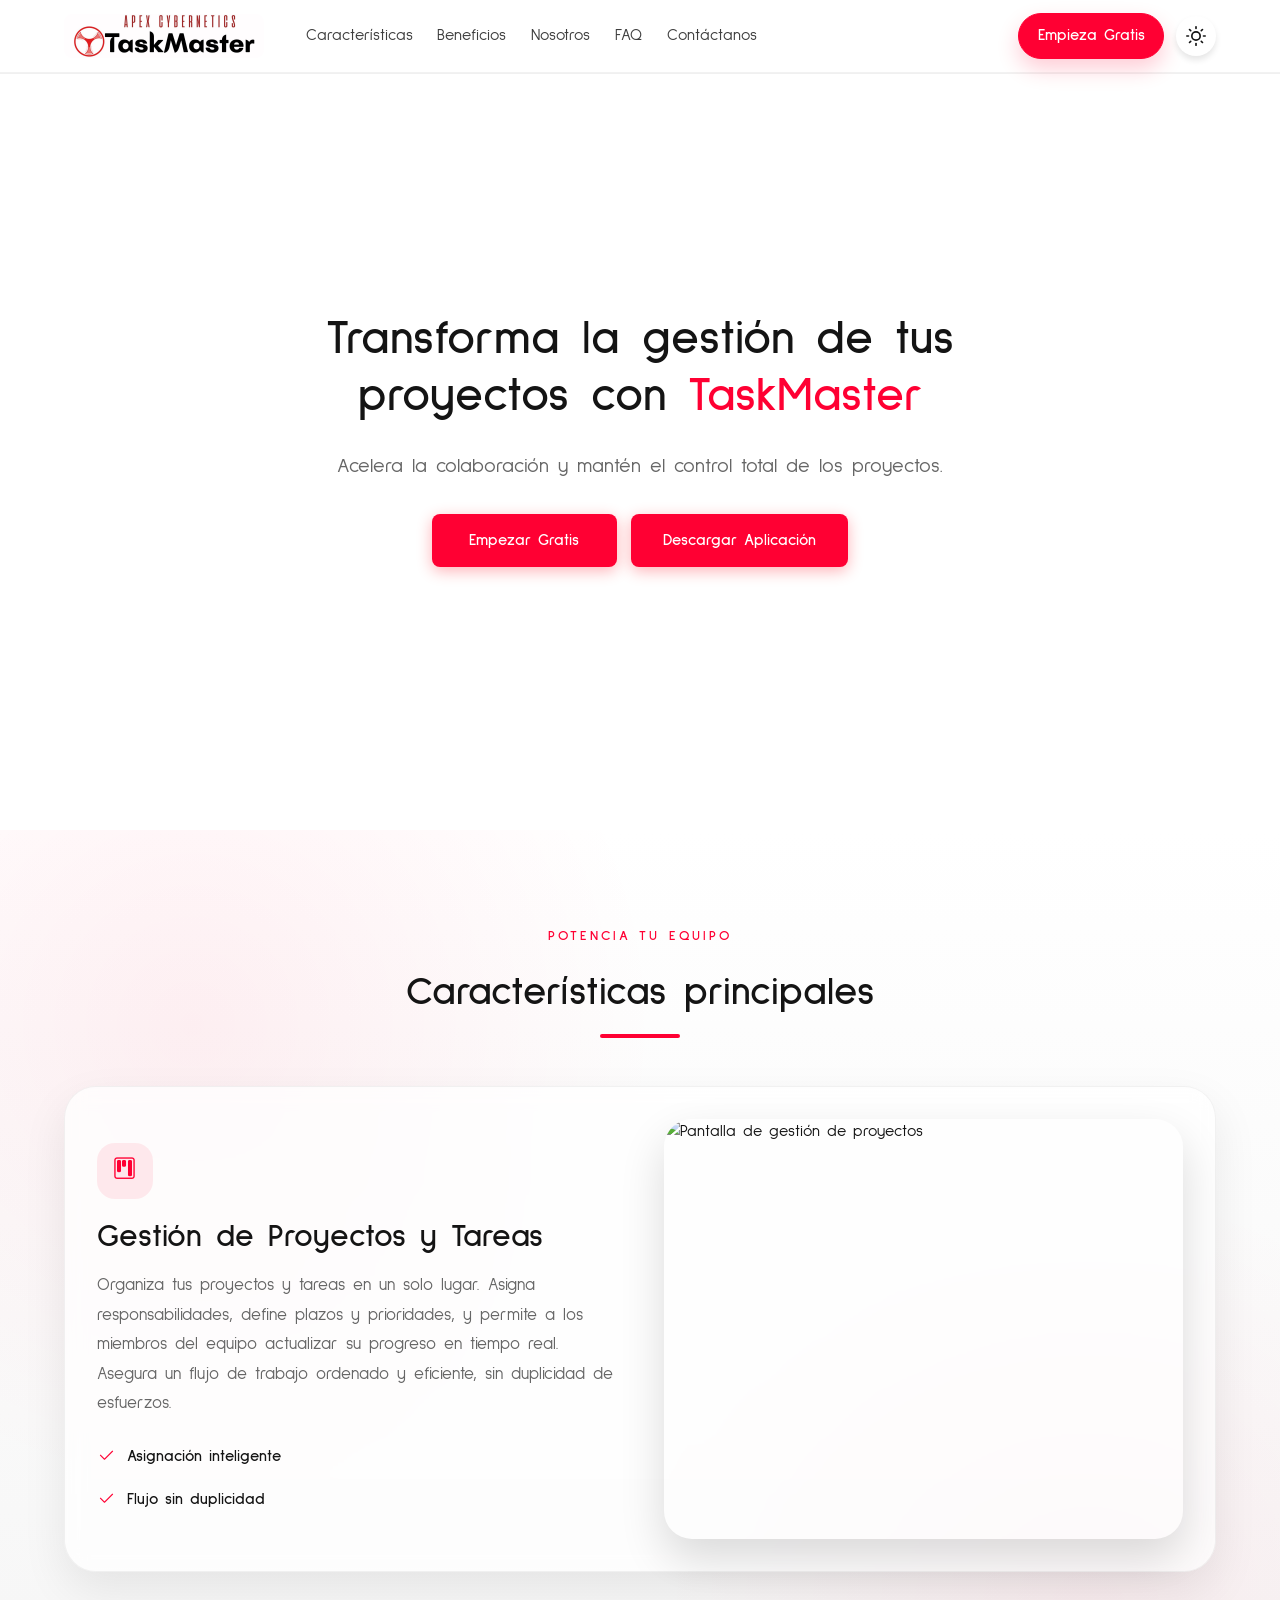
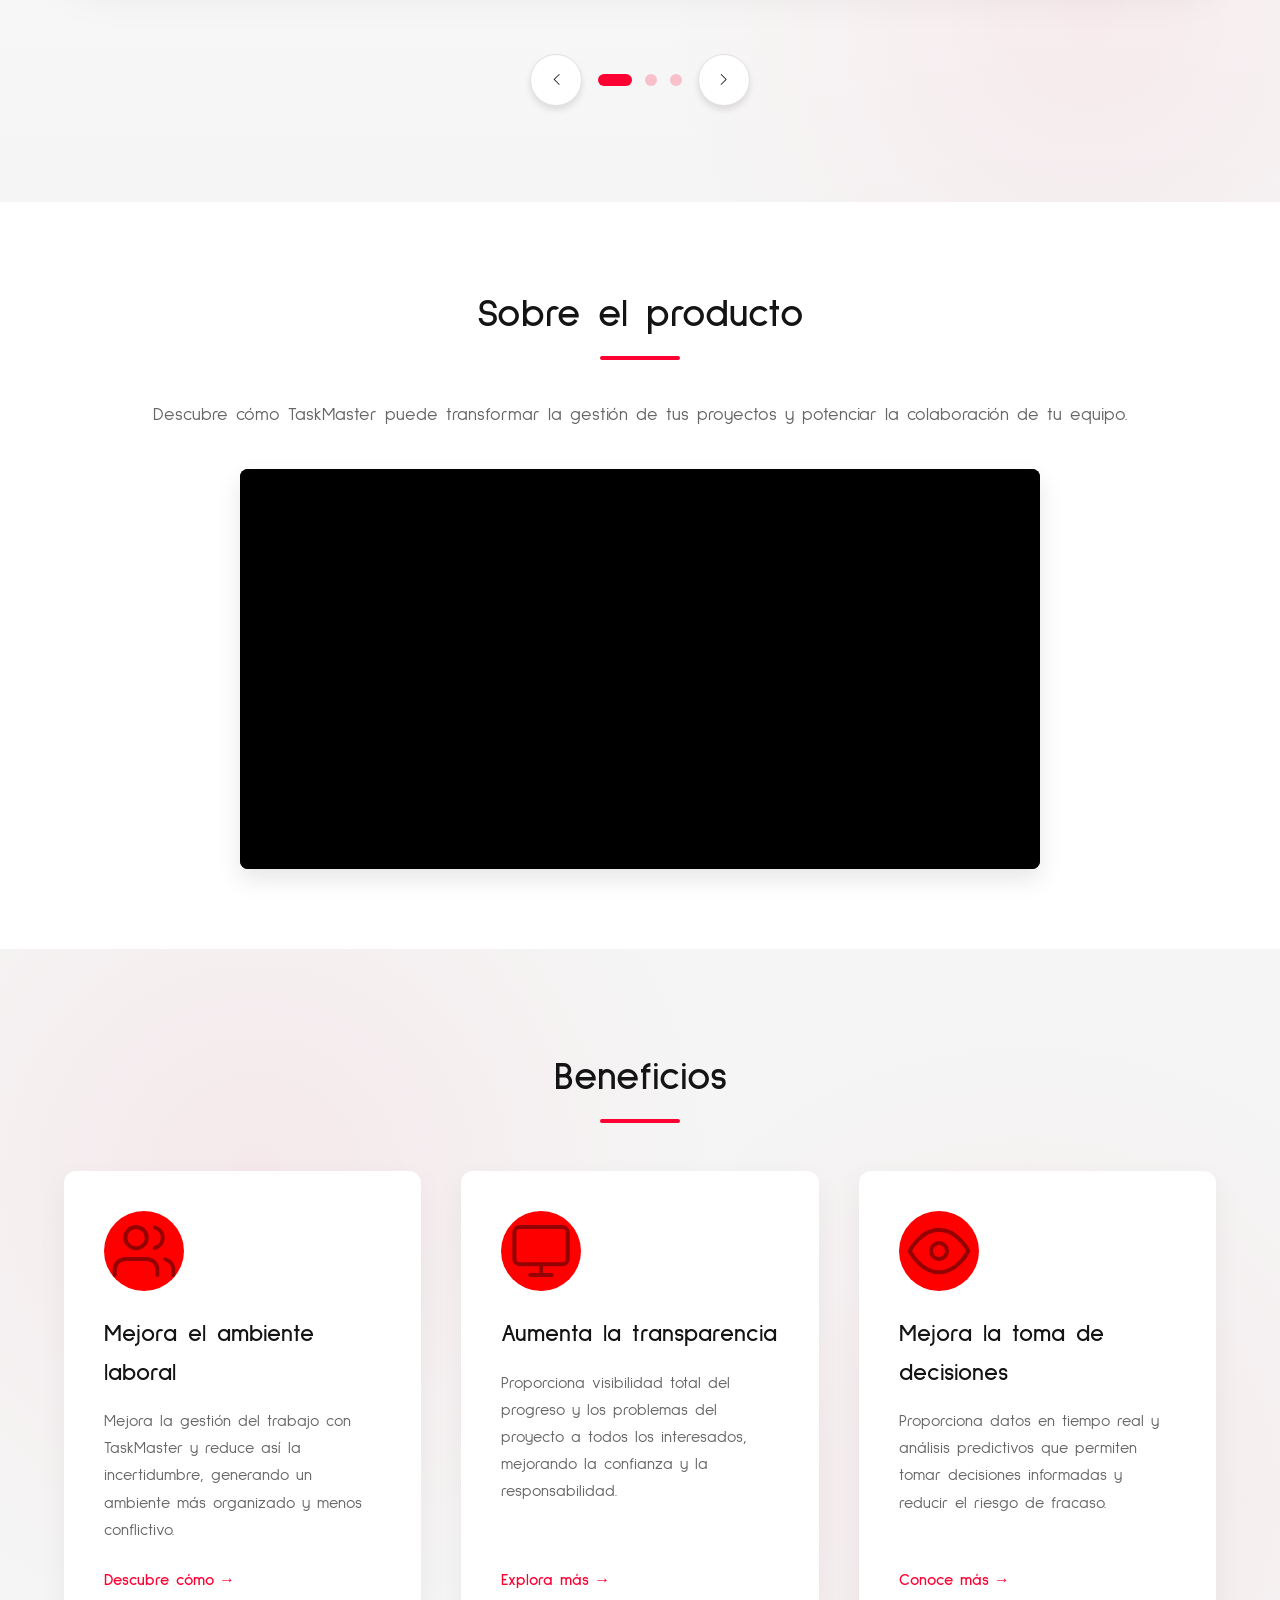
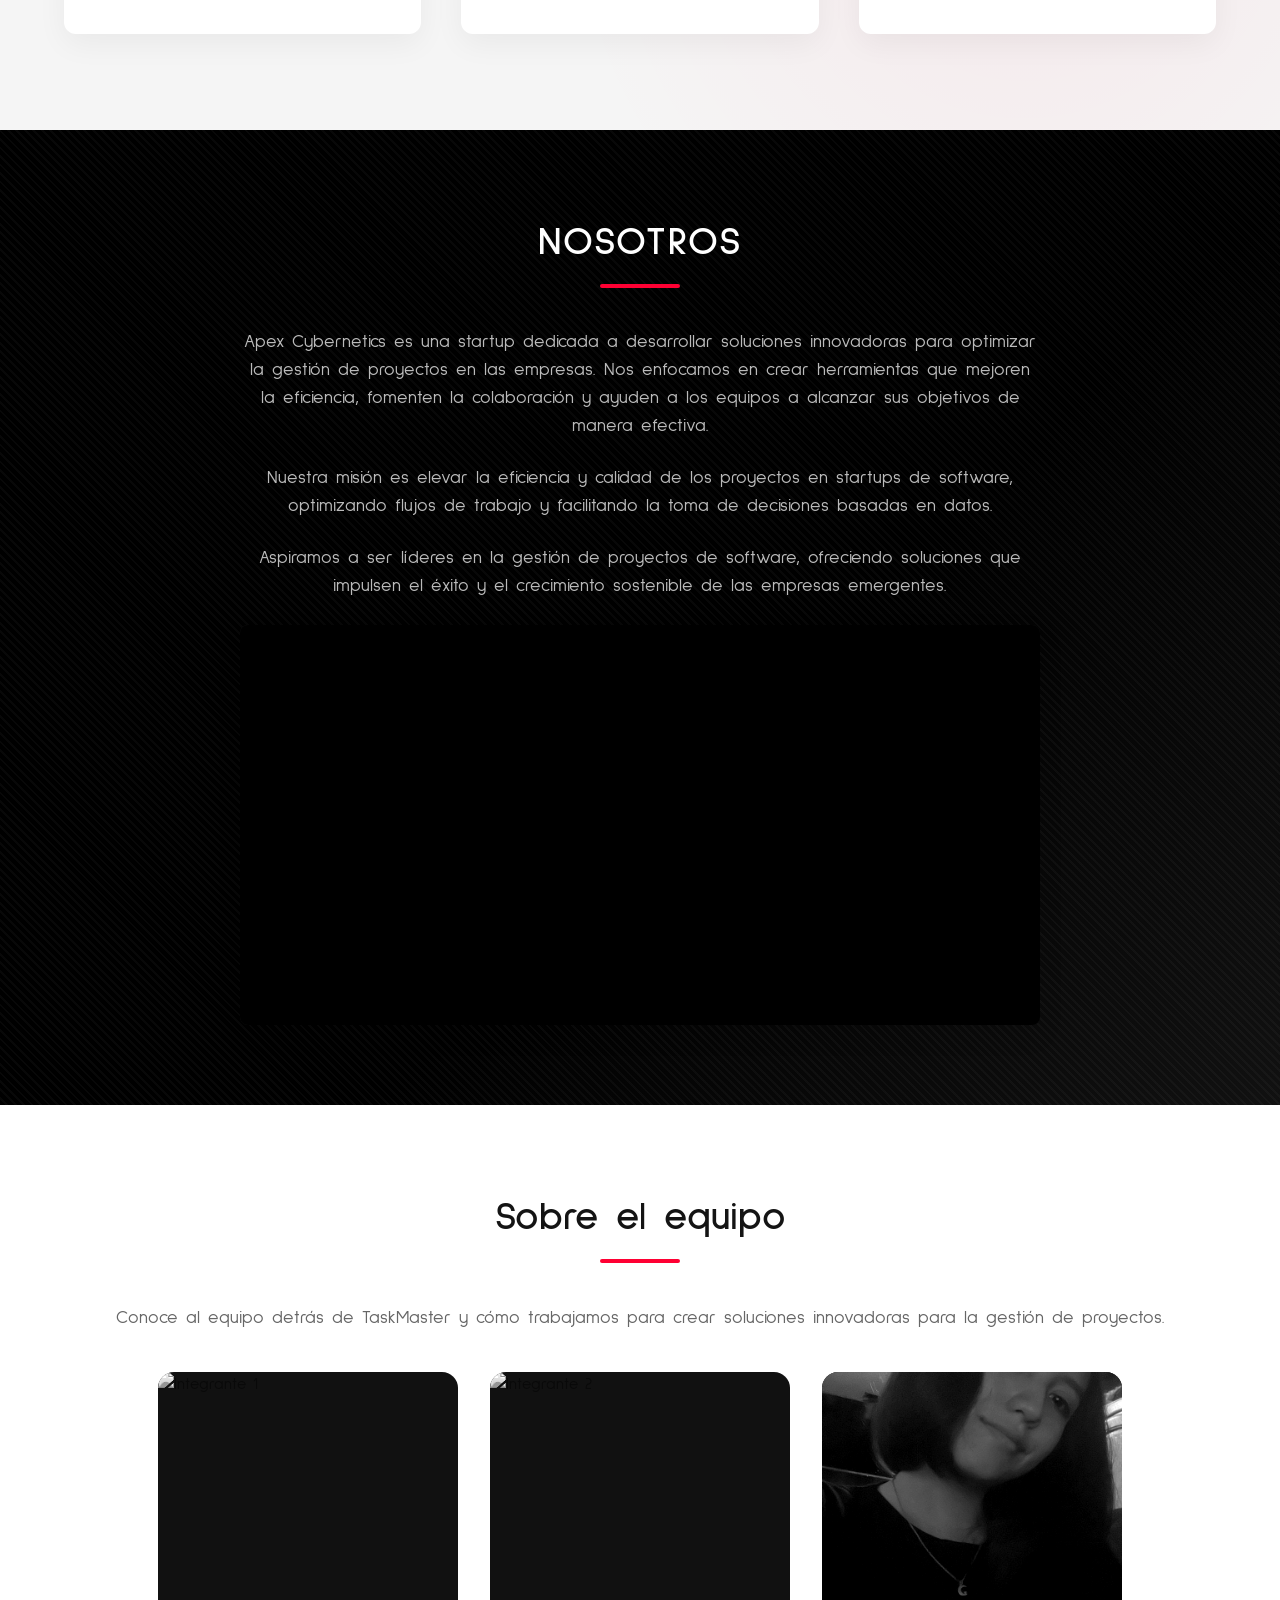
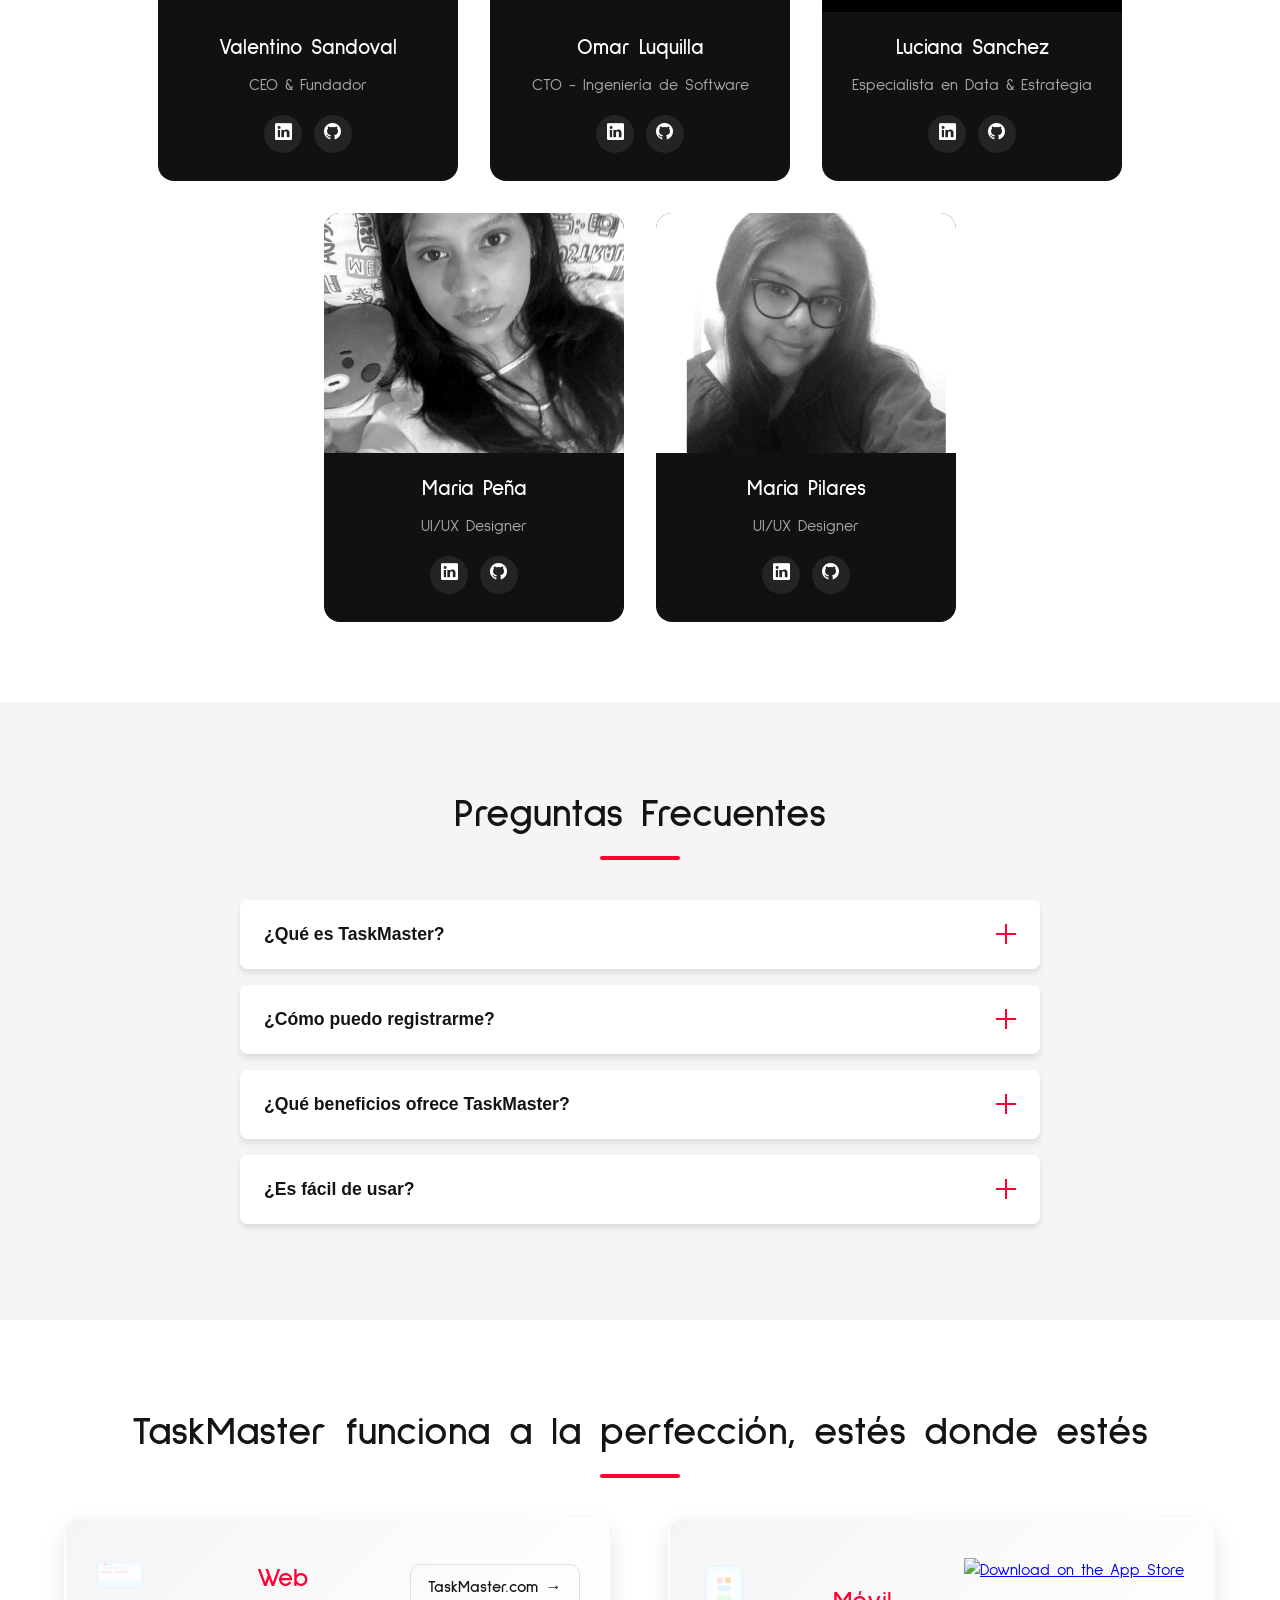
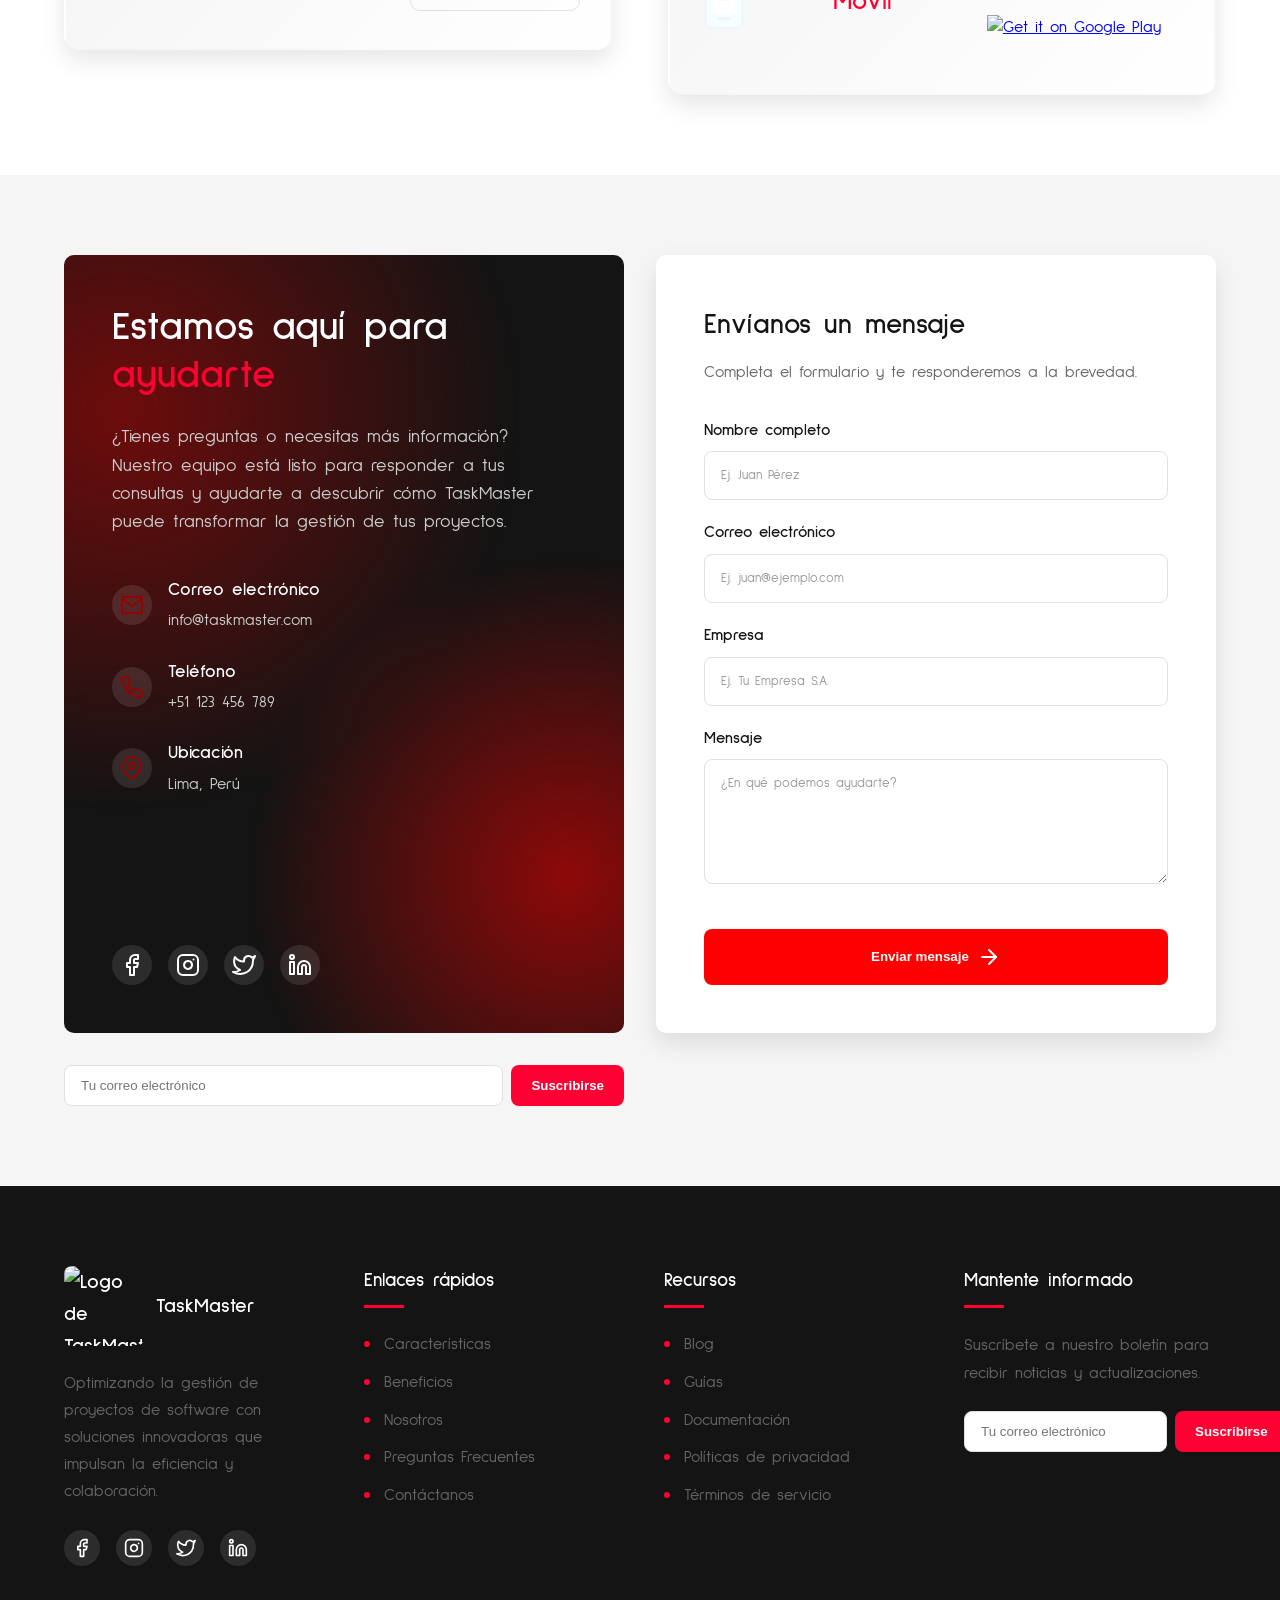
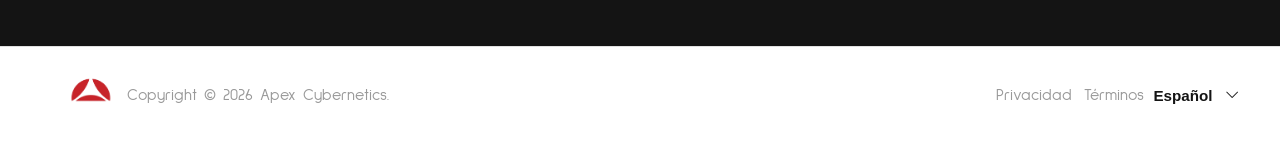
==== commit 07d4e420: "fix" ====
--- a/index.html
+++ b/index.html
@@ -18,7 +18,7 @@
   <nav class="navbar">
     <div class="nav-container">
       <a href="#" class="nav-logo">
-        <img src="img/TaskMaster_logo.png" alt="Logo de TaskMaster" width="80" height="80">
+        <img src="img/TB3.png" data-light-src="img/TB3.png" data-dark-src="img/TB4.png" alt="Logo de TaskMaster" width="200" height="80">
 
       </a>
       <ul class="nav-menu">
@@ -28,36 +28,29 @@
         <li><a href="#about" class="nav-link" data-i18n="nav.about">Nosotros</a></li>
         <li><a href="#faq-section" class="nav-link" data-i18n="nav.faq">FAQ</a></li>
         <li><a href="#contact" class="nav-link" data-i18n="nav.contact">Contáctanos</a></li>
-        <li>
-          <a href="login.html" class="nav-link button-link button-link-login" target="_blank" rel="noopener">
-            Login
-          </a>
-        </li>
-        <li>
-          <a href="login.html" class="nav-link button-link button-link-primary" target="_blank" rel="noopener">
-            Empieza Gratis
-          </a>
-        </li>
       </ul>
-      <button class="theme-toggle" aria-label="Cambiar modo oscuro/claro" title="Cambiar tema">
-        <svg class="sun-icon" xmlns="http://www.w3.org/2000/svg" width="20" height="20" viewBox="0 0 24 24" fill="none" stroke="currentColor" stroke-width="2" stroke-linecap="round" stroke-linejoin="round">
-          <circle cx="12" cy="12" r="5"></circle>
-          <line x1="12" y1="1" x2="12" y2="3"></line>
-          <line x1="12" y1="21" x2="12" y2="23"></line>
-          <line x1="4.22" y1="4.22" x2="5.64" y2="5.64"></line>
-          <line x1="18.36" y1="18.36" x2="19.78" y2="19.78"></line>
-          <line x1="1" y1="12" x2="3" y2="12"></line>
-          <line x1="21" y1="12" x2="23" y2="12"></line>
-          <line x1="4.22" y1="19.78" x2="5.64" y2="18.36"></line>
-          <line x1="18.36" y1="5.64" x2="19.78" y2="4.22"></line>
-        </svg>
-        <svg class="moon-icon" xmlns="http://www.w3.org/2000/svg" width="20" height="20" viewBox="0 0 24 24" fill="none" stroke="currentColor" stroke-width="2" stroke-linecap="round" stroke-linejoin="round">
-          <path d="M21 12.79A9 9 0 1 1 11.21 3 7 7 0 0 0 21 12.79z"></path>
-        </svg>
-      </button>
-      <button class="language-toggle" aria-label="Cambiar idioma" title="Change Language">
-        <span class="lang-text">EN</span>
-      </button>
+      <div class="nav-actions">
+        <a href="login.html" class="nav-link button-link button-link-primary" target="_blank" rel="noopener">
+          Empieza Gratis
+        </a>
+        <button class="theme-toggle" aria-label="Cambiar modo oscuro/claro" title="Cambiar tema">
+          <svg class="sun-icon" xmlns="http://www.w3.org/2000/svg" width="20" height="20" viewBox="0 0 24 24" fill="none" stroke="currentColor" stroke-width="2" stroke-linecap="round" stroke-linejoin="round">
+            <circle cx="12" cy="12" r="5"></circle>
+            <line x1="12" y1="1" x2="12" y2="3"></line>
+            <line x1="12" y1="21" x2="12" y2="23"></line>
+            <line x1="4.22" y1="4.22" x2="5.64" y2="5.64"></line>
+            <line x1="18.36" y1="18.36" x2="19.78" y2="19.78"></line>
+            <line x1="1" y1="12" x2="3" y2="12"></line>
+            <line x1="21" y1="12" x2="23" y2="12"></line>
+            <line x1="4.22" y1="19.78" x2="5.64" y2="18.36"></line>
+            <line x1="18.36" y1="5.64" x2="19.78" y2="4.22"></line>
+          </svg>
+          <svg class="moon-icon" xmlns="http://www.w3.org/2000/svg" width="20" height="20" viewBox="0 0 24 24" fill="none" stroke="currentColor" stroke-width="2" stroke-linecap="round" stroke-linejoin="round">
+            <path d="M21 12.79A9 9 0 1 1 11.21 3 7 7 0 0 0 21 12.79z"></path>
+          </svg>
+        </button>
+      </div>
+      
       <button class="hamburger" aria-label="Menú" aria-expanded="false">
         <span class="bar"></span>
         <span class="bar"></span>
@@ -158,6 +151,7 @@
         </div>
       </div>
     </section>
+
 
     <section id="about-product" class="about-video-section">
       <div class="container">
@@ -402,6 +396,57 @@
       </div>
     </section>
 
+        <section id="platforms" class="platforms-section">
+      <div class="container">
+        <h2 class="section-title">TaskMaster funciona a la perfección, estés donde estés</h2>
+        <div class="platforms-grid">
+          <div class="platform-card">
+            <div class="platform-icon" aria-hidden="true">
+              <svg width="120" height="80" viewBox="0 0 120 80" fill="none" xmlns="http://www.w3.org/2000/svg">
+                <rect x="2" y="10" width="116" height="64" rx="8" fill="#F3FBFF" stroke="#CDEEFF"/>
+                <rect x="8" y="18" width="104" height="36" rx="6" fill="#FFFFFF"/>
+                <rect x="12" y="22" width="64" height="6" rx="3" fill="#F3F6FB"/>
+                <rect x="12" y="32" width="28" height="6" rx="3" fill="#FDECEC"/>
+                <rect x="44" y="32" width="36" height="6" rx="3" fill="#FDECEC"/>
+                <circle cx="22" cy="16" r="3" fill="#FFD6D6"/>
+                <circle cx="30" cy="16" r="3" fill="#FFE9D6"/>
+                <circle cx="38" cy="16" r="3" fill="#D6FFE6"/>
+              </svg>
+            </div>
+            <h3 class="platform-title">Web</h3>
+            <div class="platform-actions">
+              <a class="platform-button" href="https://taskmaster.com" target="_blank" rel="noopener">TaskMaster.com &rarr;</a>
+            </div>
+          </div>
+
+          <div class="platform-card">
+            <div class="platform-icon" aria-hidden="true">
+              <svg width="84" height="120" viewBox="0 0 84 120" fill="none" xmlns="http://www.w3.org/2000/svg">
+                <rect x="10" y="6" width="64" height="108" rx="12" fill="#F6FDFF" stroke="#CFEFFF"/>
+                <rect x="22" y="18" width="40" height="72" rx="8" fill="#FFFFFF"/>
+                <rect x="30" y="96" width="24" height="4" rx="2" fill="#F2F2F2"/>
+                <g>
+                  <rect x="30" y="26" width="10" height="10" rx="2" fill="#FFDFDF"/>
+                  <rect x="44" y="26" width="10" height="10" rx="2" fill="#FFD7B2"/>
+                  <rect x="30" y="40" width="24" height="10" rx="2" fill="#DFF6FF"/>
+                  <rect x="30" y="56" width="24" height="10" rx="2" fill="#E8FDE8"/>
+                </g>
+              </svg>
+            </div>
+            <h3 class="platform-title">Móvil</h3>
+            <div class="platform-actions platform-badges">
+              <a class="store-link" href="#" aria-label="App Store" target="_blank" rel="noopener">
+                <img src="https://developer.apple.com/assets/elements/badges/download-on-the-app-store.svg" alt="Download on the App Store">
+              </a>
+              <a class="store-link" href="#" aria-label="Google Play" target="_blank" rel="noopener">
+                <img src="https://play.google.com/intl/en_us/badges/static/images/badges/es_badge_web_generic.png" alt="Get it on Google Play">
+              </a>
+            </div>
+          </div>
+        </div>
+      </div>
+    </section>
+
     <section id="contact" class="contact">
       <div class="container">
         <div class="contact-wrapper">
@@ -548,7 +593,7 @@
       <div class="container">
         <div class="footer-grid">
           <div class="footer-info">
-            <a href="#" class="footer-logo">
+            <a href="index.html" class="footer-logo">
               <img src="img/TaskMaster_logo.png" alt="Logo de TaskMaster" width="80" height="80">
               <span>TaskMaster</span>
             </a>
@@ -606,10 +651,10 @@
             <h3 data-i18n="footer.resources">Recursos</h3>
             <ul>
               <li><a href="#" data-i18n="footer.blog">Blog</a></li>
-              <li><a href="#" data-i18n="footer.guides">Guías</a></li>
-              <li><a href="#" data-i18n="footer.documentation">Documentación</a></li>
-              <li><a href="#" data-i18n="footer.privacy_policy">Políticas de privacidad</a></li>
-              <li><a href="#" data-i18n="footer.terms_service">Términos de servicio</a></li>
+              <li><a href="docs/Guia_Usuario_TaskMaster.pdf" data-i18n="footer.guides" download="Guia_Usuario_TaskMaster.pdf">Guías</a></li>
+              <li><a href="docs/Documentacion_Tecnica_TaskMaster.pdf" data-i18n="footer.documentation" download="Documentacion_Tecnica_TaskMaster.pdf">Documentación</a></li>
+              <li><a href="privacy.html" data-i18n="footer.privacy_policy">Políticas de privacidad</a></li>
+              <li><a href="terms.html" data-i18n="footer.terms_service">Términos de servicio</a></li>
             </ul>
           </div>
 
@@ -630,19 +675,38 @@
         <div class="footer-bottom-content">
           <div class="footer-copy-wrap">
             <img src="img/apex2.png" alt="Apex" class="footer-inline-apex">
-            <p data-i18n="footer.copyright">&copy; 2026 Apex Cybernetics. Todos los derechos reservados.</p>
+            <p data-i18n="footer.copyright">Copyright &copy; 2026 Apex Cybernetics</p>
           </div>
           <div class="footer-bottom-links">
-            <a href="#" data-i18n="footer.privacy">Privacidad</a>
-            <a href="#" data-i18n="footer.terms">Términos</a>
-            <a href="#" data-i18n="footer.cookies">Cookies</a>
+            <a href="privacy.html" data-i18n="footer.privacy">Privacidad</a>
+            <a href="terms.html" data-i18n="footer.terms">Términos</a>
+            <div class="language-dropdown">
+              <button class="language-toggle dropdown-toggle" aria-haspopup="true" aria-expanded="false" title="Cambiar idioma">
+                <span class="lang-text">ES</span>
+                <i class="bi bi-chevron-down" aria-hidden="true" style="margin-left:6px;font-size:0.9rem;"></i>
+              </button>
+              <ul class="dropdown-menu" aria-label="Seleccionar idioma">
+                <li><button class="language-option" data-lang="de">Deutsch</button></li>
+                <li><button class="language-option" data-lang="en">English</button></li>
+                <li><button class="language-option" data-lang="es">Español</button></li>
+                <li><button class="language-option" data-lang="fr">Français</button></li>
+                <li><button class="language-option" data-lang="it">Italiano</button></li>
+                <li><button class="language-option" data-lang="ko">한국어</button></li>
+                <li><button class="language-option" data-lang="nl">Nederlands</button></li>
+                <li><button class="language-option" data-lang="ja">日本語</button></li>
+                <li><button class="language-option" data-lang="pl">Polski</button></li>
+                <li><button class="language-option" data-lang="pt">Português</button></li>
+                <li><button class="language-option" data-lang="ru">русский</button></li>
+                <li><button class="language-option" data-lang="zh">中文</button></li>
+              </ul>
+            </div>
           </div>
         </div>
       </div>
     </div>
   </footer>
 
-  <script type="text/javascript" src="https://cdn.emailjs.com/sdk/3.6.2/email.min.js" defer></script>
+  <script type="text/javascript" src="https://cdn.jsdelivr.net/npm/@emailjs/browser@4/dist/email.min.js" defer></script>
   <script src="js/script.js" defer></script>
 
 </body>
--- a/styles/style.css
+++ b/styles/style.css
@@ -315,12 +315,13 @@
 
 .nav-container {
   display: flex;
-  justify-content: space-between;
+  justify-content: flex-start;
   align-items: center;
   min-height: 72px;
   padding: 0 1.5rem;
   max-width: 1200px;
   margin: 0 auto;
+  gap: 1.25rem;
 }
 
 .nav-logo {
@@ -342,10 +343,19 @@
   display: flex;
   align-items: center;
   list-style: none;
+  gap: 0.35rem;
+}
+
+.nav-actions {
+  display: flex;
+  align-items: center;
+  gap: 0.75rem;
+  margin-left: auto;
+  flex-shrink: 0;
 }
 
 .nav-menu li {
-  margin-left: 1rem;
+  margin-left: 0;
 }
 
 .nav-link {
@@ -439,7 +449,7 @@
   color: var(--text-primary);
   cursor: pointer;
   transition: all 0.3s ease;
-  margin-left: 1rem;
+  margin-left: 0;
   box-shadow: var(--shadow);
   position: relative;
 }
@@ -499,6 +509,445 @@
   transition: all 0.3s ease;
 }
 
+/* Footer language dropdown */
+.language-dropdown {
+  display: inline-block;
+  position: relative;
+  margin-left: 0.75rem;
+}
+
+.language-dropdown .dropdown-toggle {
+  display: inline-flex;
+  align-items: center;
+  gap: 6px;
+  padding: 0;
+  border-radius: 0;
+  border: none;
+  background: transparent;
+  color: var(--text-primary);
+  cursor: pointer;
+  box-shadow: none;
+  font-weight: 600;
+  font-size: 0.95rem;
+  line-height: 1;
+  text-decoration: none;
+}
+
+.language-dropdown .dropdown-menu {
+  position: absolute;
+  right: 0;
+  bottom: calc(100% + 8px);
+  background: var(--card-bg);
+  border-radius: 10px;
+  box-shadow: var(--shadow-lg);
+  display: none;
+  list-style: none;
+  padding: 6px 0;
+  min-width: 160px;
+  z-index: 1200;
+}
+
+.language-dropdown.open .dropdown-menu {
+  display: block;
+}
+
+/* make menu scrollable when many languages */
+.language-dropdown .dropdown-menu {
+  max-height: 260px;
+  overflow-y: auto;
+}
+
+/* thin scrollbar for dropdown */
+.language-dropdown .dropdown-menu::-webkit-scrollbar {
+  width: 8px;
+}
+.language-dropdown .dropdown-menu::-webkit-scrollbar-thumb {
+  background: rgba(0,0,0,0.12);
+  border-radius: 6px;
+}
+
+.dropdown-menu li button {
+  width: 100%;
+  text-align: left;
+  padding: 8px 12px;
+  border: none;
+  background: transparent;
+  cursor: pointer;
+  color: var(--text-primary);
+  font-weight: 600;
+}
+
+.dropdown-menu li button:hover {
+  background: var(--light-gray);
+}
+
+/* Make footer links and the language toggle look consistent */
+.footer-bottom-content .footer-bottom-links {
+  display: flex;
+  align-items: center;
+  gap: 0.75rem;
+}
+
+.footer-bottom-links a,
+.language-dropdown .dropdown-toggle {
+  color: var(--text-primary);
+  text-decoration: none;
+}
+
+.footer-bottom-links a:hover,
+.language-dropdown .dropdown-toggle:hover {
+  color: var(--primary);
+}
+
+.legal-page {
+  background:
+    radial-gradient(circle at top left, rgba(255, 0, 51, 0.10), transparent 28%),
+    linear-gradient(180deg, var(--bg-primary) 0%, var(--bg-secondary) 100%);
+  color: var(--text-primary);
+}
+
+body.privacy-page.legal-page {
+  background:
+    radial-gradient(circle at top left, rgba(20, 150, 255, 0.14), transparent 30%),
+    radial-gradient(circle at bottom right, rgba(0, 208, 170, 0.10), transparent 26%),
+    linear-gradient(180deg, var(--bg-primary) 0%, var(--bg-secondary) 100%);
+}
+
+body.terms-page.legal-page {
+  background:
+    radial-gradient(circle at top left, rgba(255, 176, 0, 0.15), transparent 30%),
+    radial-gradient(circle at bottom right, rgba(255, 0, 51, 0.08), transparent 28%),
+    linear-gradient(180deg, var(--bg-primary) 0%, var(--bg-secondary) 100%);
+}
+
+.legal-hero {
+  padding: 7rem 0 4rem;
+}
+
+.legal-hero-card {
+  max-width: 980px;
+  margin: 0 auto;
+  padding: 2.75rem;
+  background: rgba(255, 255, 255, 0.78);
+  border: 1px solid rgba(0, 0, 0, 0.06);
+  border-radius: 32px;
+  box-shadow: 0 18px 45px rgba(0, 0, 0, 0.08);
+  backdrop-filter: blur(10px);
+  -webkit-backdrop-filter: blur(10px);
+  position: relative;
+  overflow: hidden;
+}
+
+.legal-hero-card::before {
+  content: '';
+  position: absolute;
+  inset: 0 auto auto 0;
+  width: 100%;
+  height: 6px;
+  background: linear-gradient(90deg, var(--primary), rgba(255, 0, 51, 0.25));
+}
+
+body.privacy-page .legal-hero-card::before {
+  background: linear-gradient(90deg, #1496ff, #00d0aa);
+}
+
+body.terms-page .legal-hero-card::before {
+  background: linear-gradient(90deg, #ffb000, #ff5f2e);
+}
+
+[data-theme="dark"] .legal-hero-card {
+  background: rgba(26, 26, 26, 0.88);
+  border-color: rgba(255, 255, 255, 0.06);
+  box-shadow: 0 18px 45px rgba(0, 0, 0, 0.26);
+}
+
+.legal-kicker {
+  display: inline-flex;
+  align-items: center;
+  gap: 0.5rem;
+  margin-bottom: 1rem;
+  padding: 0.45rem 0.85rem;
+  border-radius: 999px;
+  background: rgba(255, 0, 51, 0.08);
+  color: var(--primary);
+  font-size: 0.78rem;
+  font-weight: 700;
+  letter-spacing: 0.18em;
+  text-transform: uppercase;
+}
+
+body.privacy-page .legal-kicker {
+  background: rgba(20, 150, 255, 0.10);
+  color: #1496ff;
+}
+
+body.terms-page .legal-kicker {
+  background: rgba(255, 176, 0, 0.12);
+  color: #ffb000;
+}
+
+.legal-hero-card h1 {
+  font-size: clamp(2.3rem, 5vw, 4rem);
+  line-height: 1.08;
+  margin-bottom: 1rem;
+  color: var(--text-primary);
+}
+
+.legal-lead {
+  font-size: 1.1rem;
+  line-height: 1.8;
+  color: var(--text-secondary);
+  max-width: 820px;
+}
+
+.legal-meta {
+  display: flex;
+  flex-wrap: wrap;
+  gap: 1rem;
+  margin-top: 1.5rem;
+}
+
+.legal-meta-item {
+  display: inline-flex;
+  align-items: center;
+  gap: 0.5rem;
+  padding: 0.8rem 1rem;
+  border-radius: 18px;
+  background: var(--card-bg);
+  color: var(--text-primary);
+  border: 1px solid var(--border-color);
+}
+
+body.privacy-page .legal-meta-item {
+  border-color: rgba(20, 150, 255, 0.18);
+}
+
+body.terms-page .legal-meta-item {
+  border-color: rgba(255, 176, 0, 0.20);
+}
+
+.legal-content {
+  padding: 0 0 6rem;
+}
+
+.legal-grid {
+  display: grid;
+  grid-template-columns: minmax(0, 1fr) 290px;
+  gap: 2rem;
+  align-items: start;
+}
+
+.legal-section {
+  background: var(--card-bg);
+  border: 1px solid var(--border-color);
+  border-radius: 28px;
+  padding: 2rem;
+  box-shadow: var(--shadow-lg);
+  position: relative;
+  overflow: hidden;
+}
+
+.legal-section::before {
+  content: '';
+  position: absolute;
+  left: 0;
+  top: 0;
+  width: 100%;
+  height: 1px;
+  background: linear-gradient(90deg, rgba(255, 0, 51, 0.45), transparent);
+}
+
+body.privacy-page .legal-section::before {
+  background: linear-gradient(90deg, rgba(20, 150, 255, 0.55), transparent);
+}
+
+body.terms-page .legal-section::before {
+  background: linear-gradient(90deg, rgba(255, 176, 0, 0.60), transparent);
+}
+
+.legal-section + .legal-section {
+  margin-top: 1.5rem;
+}
+
+.legal-section h2 {
+  font-size: 1.75rem;
+  margin-bottom: 1rem;
+  color: var(--text-primary);
+}
+
+body.privacy-page .legal-section h2 {
+  color: #0f4f8b;
+}
+
+body.terms-page .legal-section h2 {
+  color: #8a4d00;
+}
+
+.legal-section h3 {
+  font-size: 1.2rem;
+  margin: 1.25rem 0 0.75rem;
+  color: var(--text-primary);
+}
+
+.legal-section p {
+  color: var(--text-secondary);
+  line-height: 1.8;
+  margin-bottom: 1rem;
+}
+
+.legal-section p:last-child {
+  margin-bottom: 0;
+}
+
+.legal-list {
+  list-style: none;
+  display: grid;
+  gap: 0.85rem;
+  margin: 1rem 0 0;
+}
+
+.legal-list li {
+  display: flex;
+  gap: 0.8rem;
+  color: var(--text-secondary);
+  line-height: 1.7;
+}
+
+.legal-list li i {
+  color: var(--primary);
+  margin-top: 0.25rem;
+  flex-shrink: 0;
+}
+
+body.privacy-page .legal-list li i {
+  color: #1496ff;
+}
+
+body.terms-page .legal-list li i {
+  color: #ffb000;
+}
+
+.legal-aside {
+  position: sticky;
+  top: 110px;
+  display: grid;
+  gap: 1rem;
+}
+
+.legal-aside-card {
+  background: var(--card-bg);
+  border: 1px solid var(--border-color);
+  border-radius: 24px;
+  padding: 1.35rem;
+  box-shadow: var(--shadow);
+  position: relative;
+  overflow: hidden;
+}
+
+.legal-aside-card::before {
+  content: '';
+  position: absolute;
+  inset: 0 auto auto 0;
+  width: 100%;
+  height: 4px;
+  background: linear-gradient(90deg, rgba(255, 0, 51, 0.75), transparent);
+}
+
+body.privacy-page .legal-aside-card::before {
+  background: linear-gradient(90deg, #1496ff, #00d0aa);
+}
+
+body.terms-page .legal-aside-card::before {
+  background: linear-gradient(90deg, #ffb000, #ff5f2e);
+}
+
+.legal-aside-card h3 {
+  font-size: 1rem;
+  margin-bottom: 0.75rem;
+  color: var(--text-primary);
+}
+
+.legal-aside-card p,
+.legal-aside-card a {
+  color: var(--text-secondary);
+  line-height: 1.7;
+}
+
+.legal-aside-card a {
+  color: var(--primary);
+  text-decoration: none;
+}
+
+.legal-aside-card a:hover {
+  text-decoration: underline;
+}
+
+.legal-cta {
+  margin-top: 1.5rem;
+  padding: 1.35rem;
+  border-radius: 22px;
+  background: linear-gradient(135deg, rgba(255, 0, 51, 0.95), rgba(255, 89, 89, 0.95));
+  color: var(--white);
+}
+
+body.privacy-page .legal-cta {
+  background: linear-gradient(135deg, rgba(20, 150, 255, 0.96), rgba(0, 208, 170, 0.94));
+}
+
+body.terms-page .legal-cta {
+  background: linear-gradient(135deg, rgba(255, 176, 0, 0.96), rgba(255, 95, 46, 0.94));
+}
+
+.legal-cta h3,
+.legal-cta p {
+  color: var(--white);
+}
+
+.legal-cta a {
+  display: inline-flex;
+  align-items: center;
+  gap: 0.35rem;
+  margin-top: 0.75rem;
+  color: var(--white);
+  font-weight: 700;
+  text-decoration: none;
+}
+
+.legal-cta a:hover {
+  text-decoration: underline;
+}
+
+@media (max-width: 992px) {
+  .legal-grid {
+    grid-template-columns: 1fr;
+  }
+
+  .legal-aside {
+    position: static;
+  }
+}
+
+@media (max-width: 576px) {
+  .legal-hero {
+    padding: 6rem 0 3rem;
+  }
+
+  .legal-hero-card,
+  .legal-section,
+  .legal-aside-card {
+    padding: 1.35rem;
+    border-radius: 22px;
+  }
+
+  .legal-hero-card h1 {
+    font-size: 2rem;
+  }
+
+  .legal-lead {
+    font-size: 1rem;
+  }
+}
+
 .hamburger {
   display: none;
   background: none;
@@ -707,6 +1156,104 @@
   font-weight: 700;
   color: var(--text-primary);
   transition: color 0.3s ease;
+}
+
+/* Platforms section (Web + Móvil) */
+.platforms-section {
+  padding: 5rem 0;
+  background: transparent;
+}
+
+.platforms-grid {
+  display: grid;
+  grid-template-columns: repeat(2, 1fr);
+  gap: 3.5rem;
+  align-items: start;
+  margin-top: 2rem;
+}
+
+.platform-card {
+  background: var(--card-bg);
+  border-radius: 14px;
+  padding: 2.25rem 1.75rem;
+  text-align: center;
+  box-shadow: var(--shadow-lg);
+  display: flex;
+  flex-direction: column;
+  align-items: center;
+  justify-content: center;
+}
+
+.platform-icon {
+  width: 120px;
+  height: auto;
+  margin-bottom: 1.25rem;
+}
+
+.platform-title {
+  font-size: 1.6rem;
+  margin: 0.5rem 0 1rem;
+  color: var(--text-primary);
+}
+
+.platform-actions {
+  display: flex;
+  gap: 0.8rem;
+  align-items: center;
+  justify-content: center;
+  margin-top: 0.5rem;
+}
+
+.platform-button {
+  display: inline-block;
+  padding: 0.6rem 1.1rem;
+  border-radius: 10px;
+  border: 1px solid var(--border-color);
+  background: transparent;
+  color: var(--text-primary);
+  text-decoration: none;
+  font-weight: 700;
+  transition: var(--transition);
+}
+
+.platform-button:hover {
+  background: var(--primary);
+  color: var(--white);
+  border-color: var(--primary);
+}
+
+.platform-badges {
+  flex-direction: column;
+  gap: 0.6rem;
+}
+
+.store-link {
+  display: inline-flex;
+  align-items: center;
+  justify-content: center;
+  height: 48px;
+}
+
+.store-link img {
+  height: 100%;
+  width: auto;
+  display: block;
+}
+
+@media (max-width: 880px) {
+  .platforms-grid {
+    grid-template-columns: 1fr;
+  }
+  .platform-badges {
+    flex-direction: row;
+    gap: 0.6rem;
+  }
+  .store-link {
+    height: 44px;
+  }
+  .store-link img {
+    height: 100%;
+  }
 }
 
 .benefit-card p {
@@ -1093,6 +1640,12 @@
   margin-top: 1rem;
 }
 
+.submit-button:disabled {
+  opacity: 0.75;
+  cursor: not-allowed;
+  transform: none;
+}
+
 .submit-button:hover {
   background: var(--bg-tertiary);
   transform: translateY(-3px);
@@ -1587,6 +2140,26 @@
   margin-bottom: 1rem;
 }
 
+.form-status-message {
+  margin-top: 0.75rem;
+  padding: 0.9rem 1rem;
+  border-radius: var(--border-radius);
+  font-size: 0.95rem;
+  font-weight: 600;
+}
+
+.form-status-message.is-success {
+  background-color: rgba(40, 167, 69, 0.1);
+  color: #1f7a34;
+  border: 1px solid rgba(40, 167, 69, 0.18);
+}
+
+.form-status-message.is-error {
+  background-color: rgba(220, 53, 69, 0.1);
+  color: #b42331;
+  border: 1px solid rgba(220, 53, 69, 0.18);
+}
+
 /* Media Queries */
 @media (max-width: 992px) {
   .hero-content h1 {
@@ -1786,6 +2359,10 @@
 }
 
 @media (max-width: 768px) {
+  .nav-actions {
+    gap: 0.5rem;
+  }
+
   .nav-menu {
     position: fixed;
     top: 70px;
@@ -1812,7 +2389,6 @@
   }
   
   .theme-toggle {
-    margin-left: 0.5rem;
     margin-right: 0.5rem;
   }
   
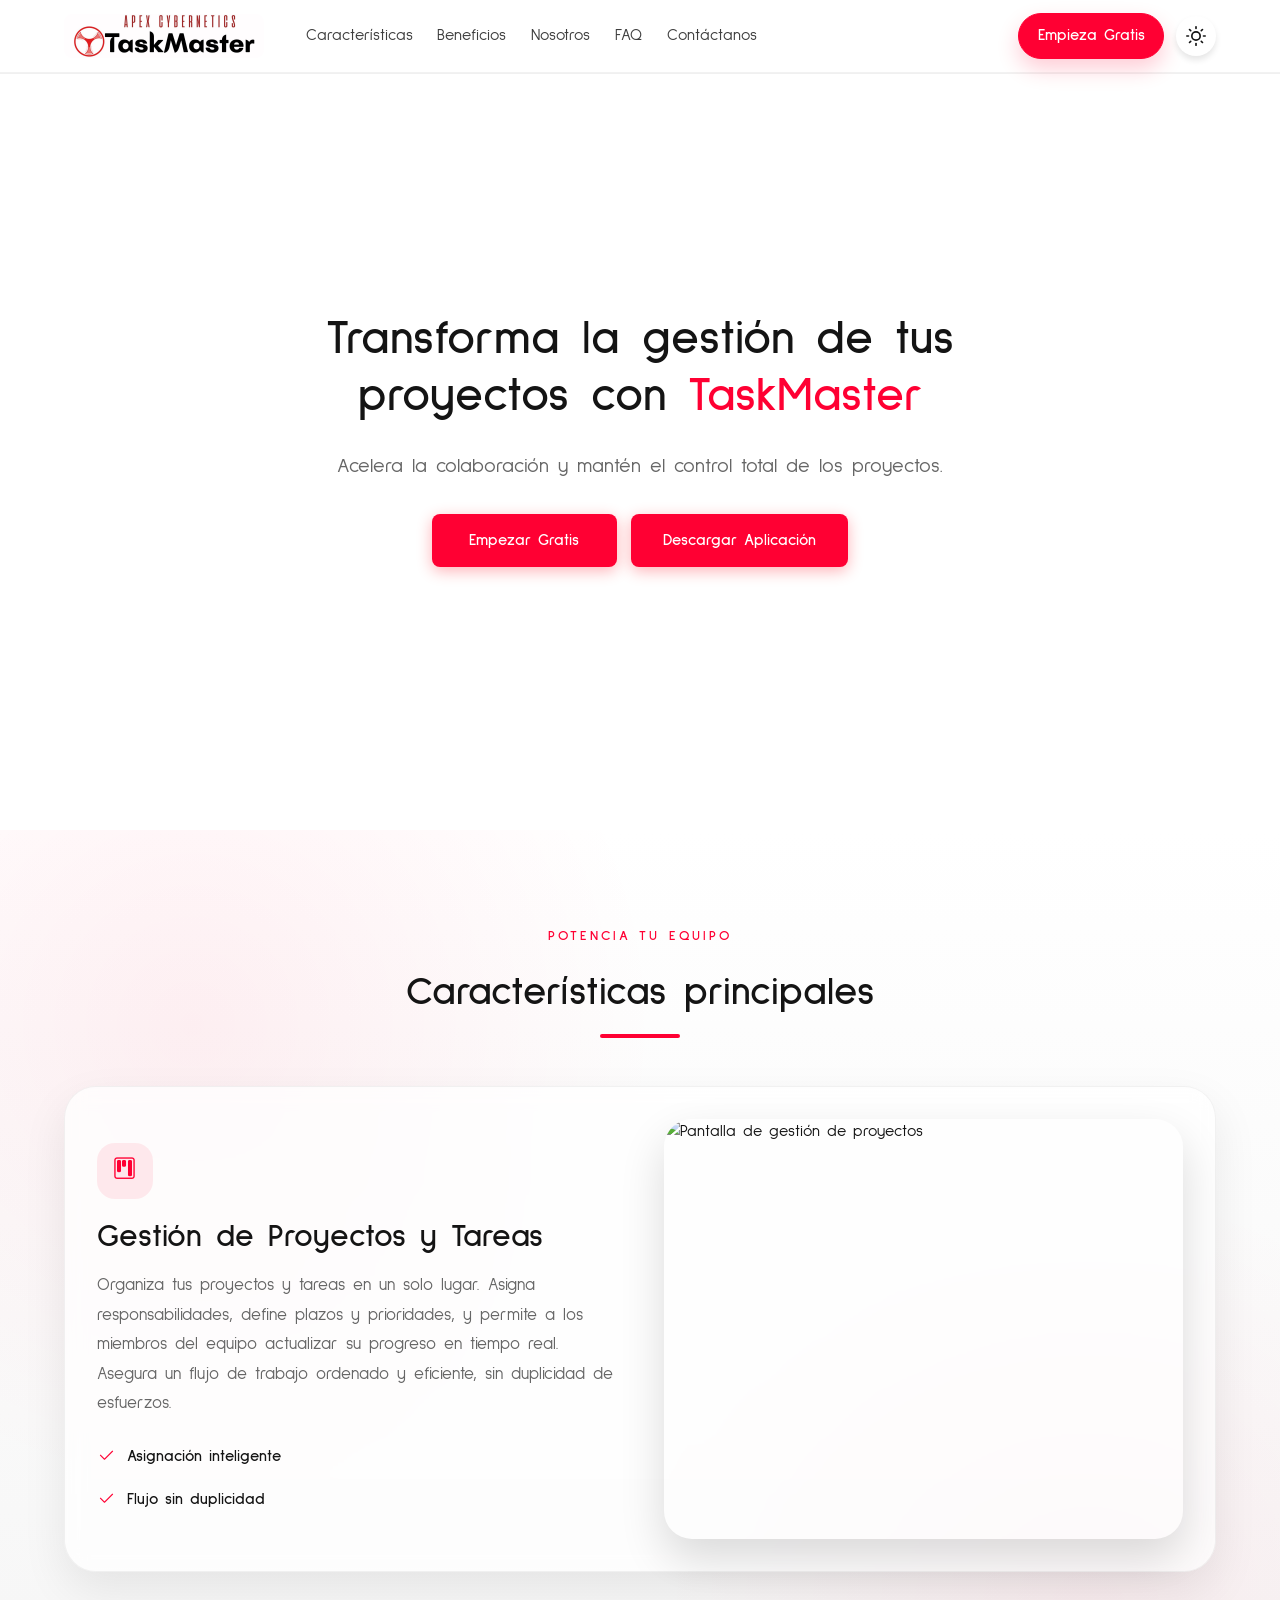
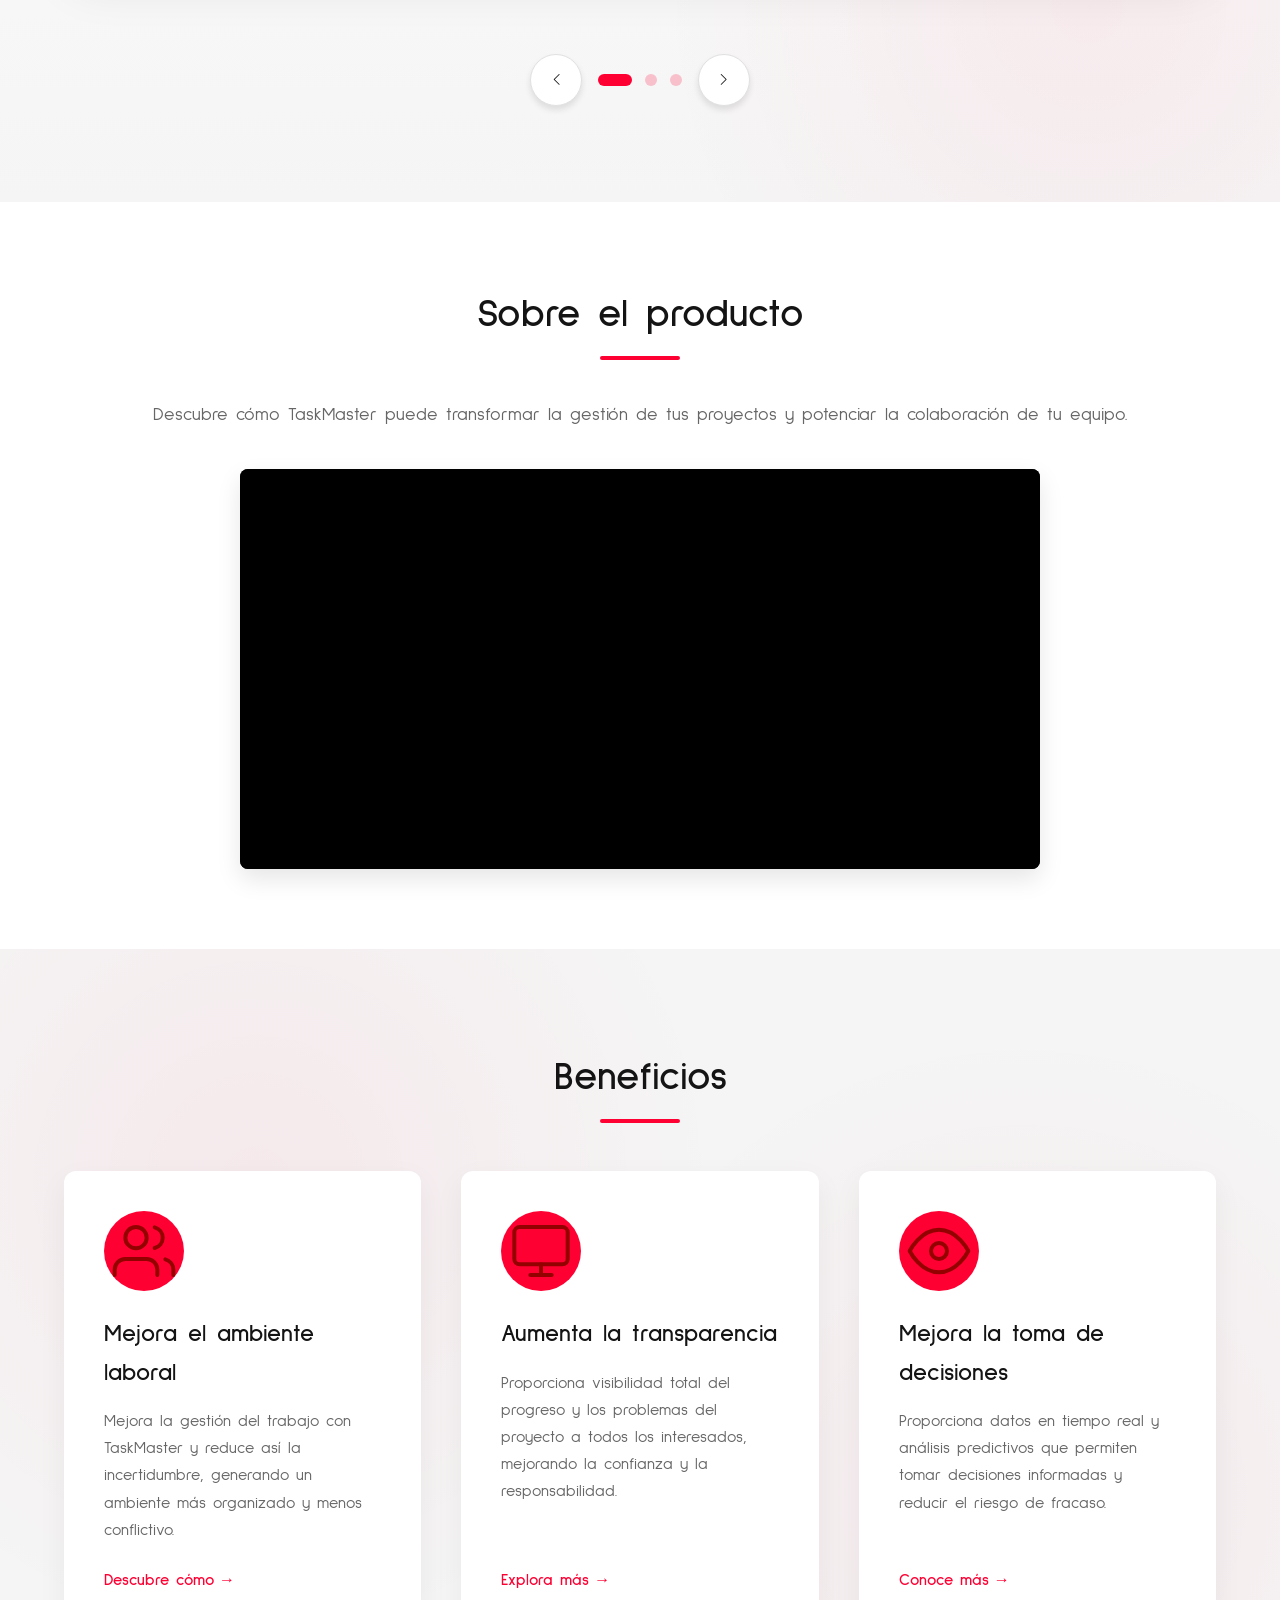
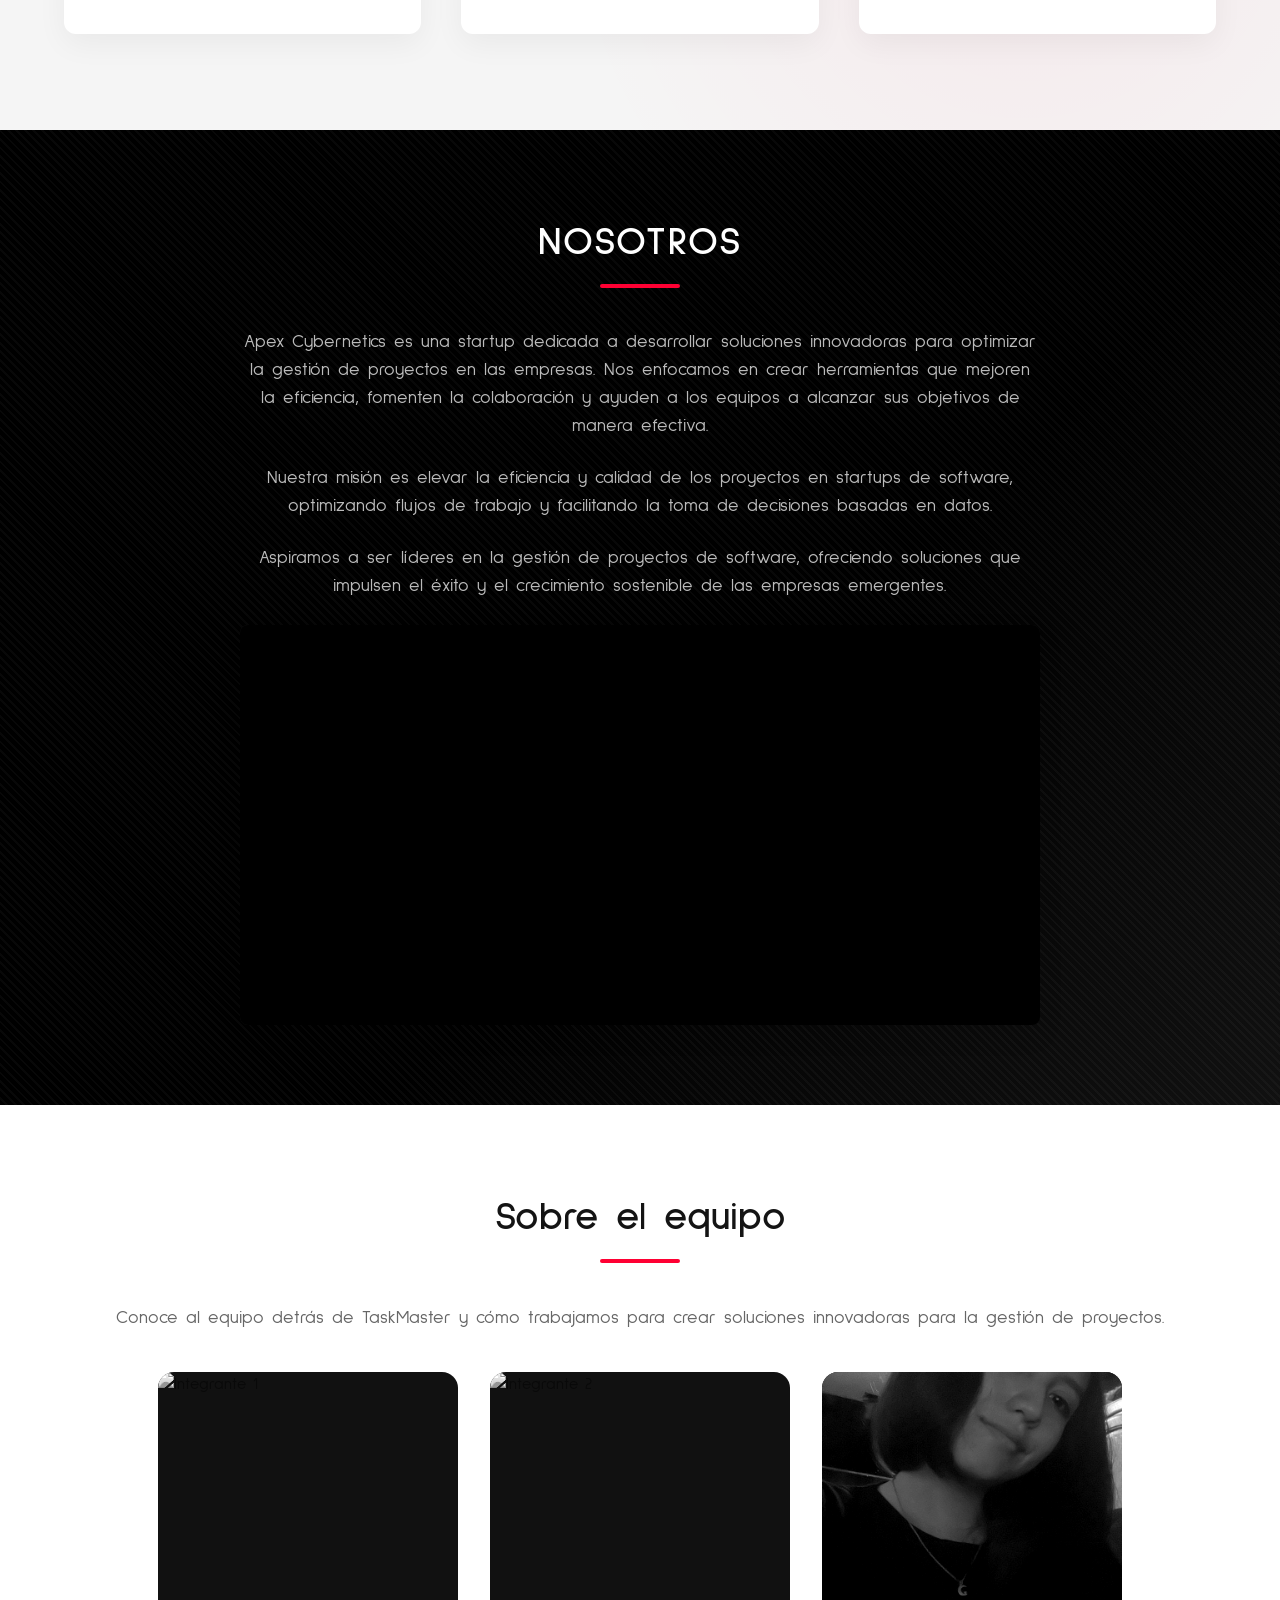
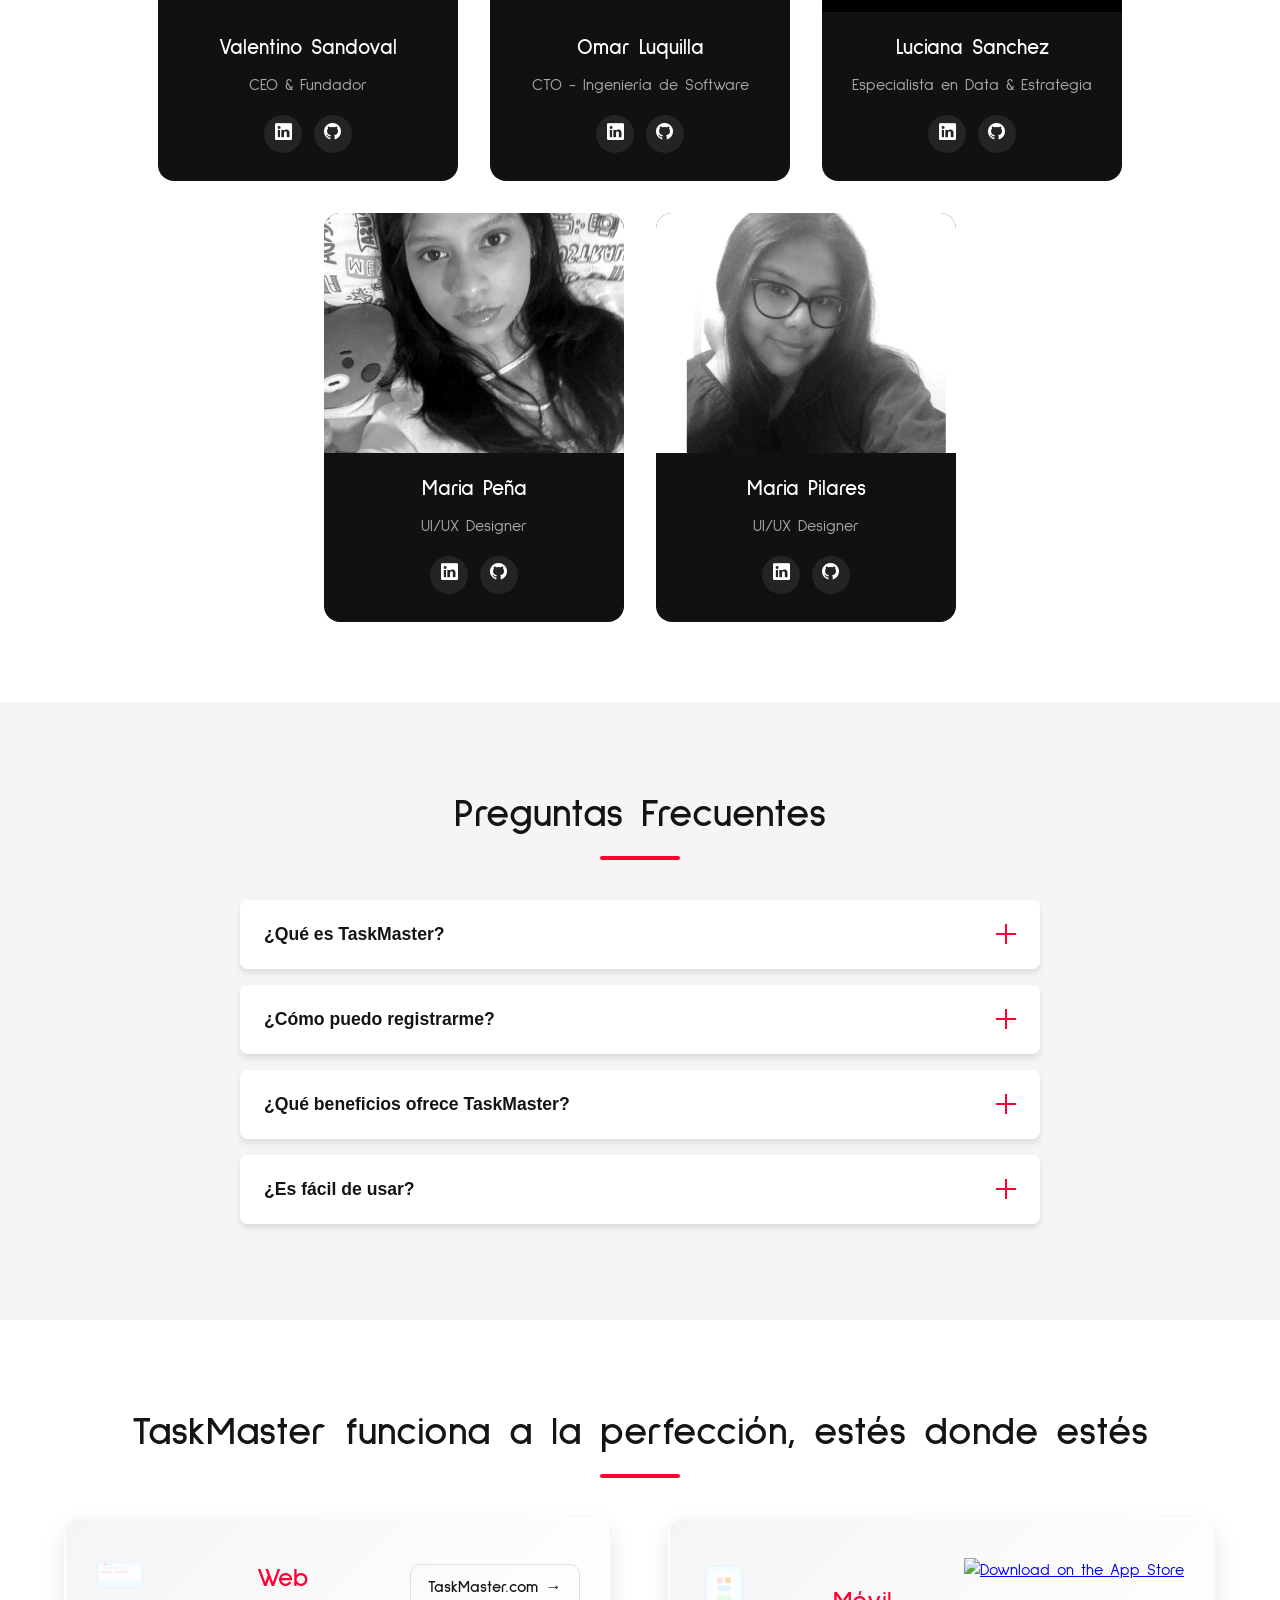
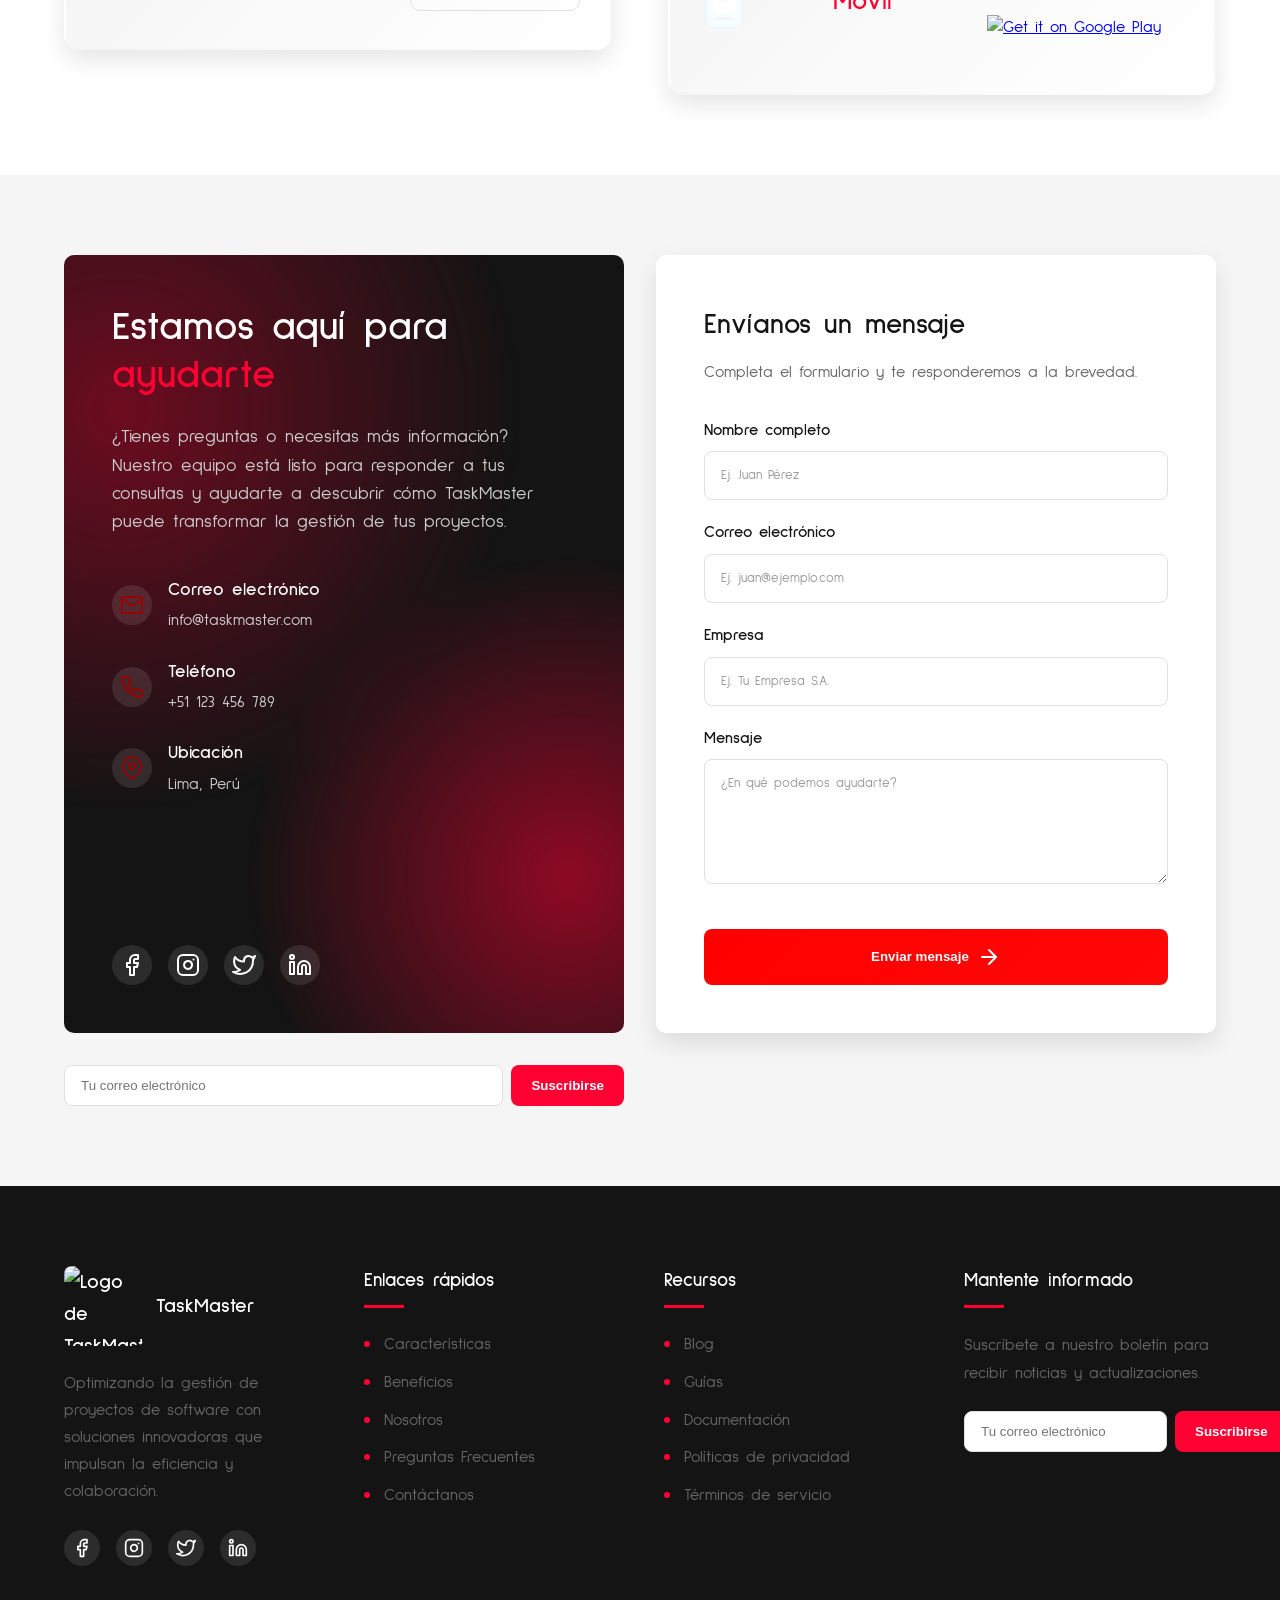
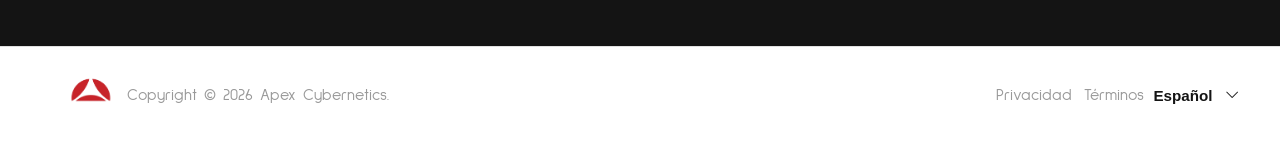
==== commit ec34b1a1: "fix links" ====
--- a/index.html
+++ b/index.html
@@ -30,7 +30,7 @@
         <li><a href="#contact" class="nav-link" data-i18n="nav.contact">Contáctanos</a></li>
       </ul>
       <div class="nav-actions">
-        <a href="login.html" class="nav-link button-link button-link-primary" target="_blank" rel="noopener">
+        <a href="https://taskmaster-web-application.vercel.app/" class="nav-link button-link button-link-primary" target="_blank" rel="noopener">
           Empieza Gratis
         </a>
         <button class="theme-toggle" aria-label="Cambiar modo oscuro/claro" title="Cambiar tema">
@@ -65,7 +65,7 @@
         <h1 data-i18n="hero.title">Transforma la gestión de tus proyectos con <span class="highlight">TaskMaster</span></h1>
         <p class="hero-description" data-i18n="hero.description">Acelera la colaboración y mantén el control total de proyectos</p>
         <div class="hero-actions">
-          <a href="login.html" class="cta-button cta-button-secondary" target="_blank" rel="noopener">Empezar Gratis</a>
+          <a href="https://taskmaster-web-application.vercel.app/" class="cta-button cta-button-secondary" target="_blank" rel="noopener">Empezar Gratis</a>
           <a href="login.html" class="cta-button" data-i18n="hero.cta" target="_blank" rel="noopener">Descargar Aplicación</a>
         </div>
       </div>
@@ -161,7 +161,7 @@
             <iframe 
               width="100%" 
               height="400" 
-              src="https://www.youtube.com/embed/HepPmj50Afk" 
+              src="https://www.youtube.com/embed/lLSSfZKoxMU" 
               title="Sobre el producto" 
               frameborder="0" 
               allow="accelerometer; autoplay; clipboard-write; encrypted-media; gyroscope; picture-in-picture" 
@@ -241,7 +241,7 @@
             <iframe 
               width="100%" 
               height="400" 
-              src="https://www.youtube.com/embed/IVBsifxpkQI" 
+              src="https://www.youtube.com/embed/JGAPgaENwPc" 
               title="Sobre Nosotros" 
               frameborder="0" 
               allow="accelerometer; autoplay; clipboard-write; encrypted-media; gyroscope; picture-in-picture" 
@@ -415,7 +415,7 @@
             </div>
             <h3 class="platform-title">Web</h3>
             <div class="platform-actions">
-              <a class="platform-button" href="https://taskmaster.com" target="_blank" rel="noopener">TaskMaster.com &rarr;</a>
+              <a class="platform-button" href="https://taskmaster-web-application.vercel.app/" target="_blank" rel="noopener">TaskMaster.com &rarr;</a>
             </div>
           </div>
 
@@ -435,10 +435,10 @@
             </div>
             <h3 class="platform-title">Móvil</h3>
             <div class="platform-actions platform-badges">
-              <a class="store-link" href="#" aria-label="App Store" target="_blank" rel="noopener">
+              <a class="store-link" href="login.html" aria-label="App Store" target="_blank" rel="noopener">
                 <img src="https://developer.apple.com/assets/elements/badges/download-on-the-app-store.svg" alt="Download on the App Store">
               </a>
-              <a class="store-link" href="#" aria-label="Google Play" target="_blank" rel="noopener">
+              <a class="store-link" href="login.html" aria-label="Google Play" target="_blank" rel="noopener">
                 <img src="https://play.google.com/intl/en_us/badges/static/images/badges/es_badge_web_generic.png" alt="Get it on Google Play">
               </a>
             </div>
--- a/styles/style.css
+++ b/styles/style.css
@@ -1,5 +1,6 @@
 :root {
   --primary: #FF0033;
+  --primary-rgb: 255, 0, 51;
   --secondary: #141414;
   --white: #ffffff;
   --light-gray: #f5f5f5;
@@ -28,6 +29,9 @@
 
 /* Variables para modo oscuro */
 [data-theme="dark"] {
+  --primary: #f62558;
+  --primary-rgb: 246, 37, 88;
+  --gradient-primary: linear-gradient(135deg, #f62558 0%, #ff5f83 100%);
   --bg-primary: #0a0a0a;
   --bg-secondary: #141414;
   --bg-tertiary: #1a1a1a;
@@ -1135,7 +1139,7 @@
 .benefit-icon {
   margin-bottom: 1.5rem;
   display: inline-block;
-  background-color: rgb(255, 0, 0);
+  background-color: var(--primary);
   border-radius: 50%;
   width: 80px;
   height: 80px;
@@ -1146,7 +1150,7 @@
 }
 
 .benefit-card:hover .benefit-icon {
-  background-color: rgb(255, 106, 106);
+  background-color: rgba(var(--primary-rgb), 0.72);
   transform: scale(1.1);
 }
 
@@ -1474,8 +1478,8 @@
   width: 100%;
   height: 100%;
   background-image: 
-    radial-gradient(circle at 10% 20%, rgba(255, 0, 0, 0.384) 0%, transparent 50%),
-    radial-gradient(circle at 90% 80%, rgba(255, 0, 0, 0.521) 0%, transparent 40%);
+    radial-gradient(circle at 10% 20%, rgba(var(--primary-rgb), 0.38) 0%, transparent 50%),
+    radial-gradient(circle at 90% 80%, rgba(var(--primary-rgb), 0.52) 0%, transparent 40%);
   z-index: -1;
   border-radius: 10px;
 }
@@ -1544,7 +1548,7 @@
 }
 
 .social-icon:hover {
-  background-color: #ff0000;
+  background-color: var(--primary);
   transform: translateY(-5px);
 }
 
@@ -1617,9 +1621,9 @@
 
 .form-group input:focus,
 .form-group textarea:focus {
-  border-color: #ff0000;
+  border-color: var(--primary);
   outline: none;
-  box-shadow: 0 0 0 3px rgba(255, 132, 0, 0.1);
+  box-shadow: 0 0 0 3px rgba(var(--primary-rgb), 0.12);
   background-color: var(--card-bg);
 }
 
@@ -1630,7 +1634,7 @@
   gap: 0.5rem;
   width: 100%;
   padding: 1rem;
-  background: linear-gradient(135deg, #ff0000 0%, #ff0000 100%);
+  background: var(--gradient-primary);
   color: #ffffff;
   border: none;
   border-radius: 8px;
@@ -1995,7 +1999,7 @@
 }
 
 [data-theme="dark"] .section-title::after {
-  box-shadow: 0 0 10px rgba(255, 0, 0, 0.3);
+  box-shadow: 0 0 10px rgba(246, 37, 88, 0.3);
 }
 
 *, *::before, *::after {
@@ -2016,7 +2020,7 @@
 }
 
 [data-theme="dark"] ::-webkit-scrollbar-thumb:hover {
-  background: #ff0000;
+  background: #ff5f83;
 }
 
 [data-theme="dark"] .contact-description {
@@ -2028,11 +2032,11 @@
 }
 
 [data-theme="dark"] .cta-button:hover {
-  box-shadow: 0 4px 15px rgb(255, 0, 0);
+  box-shadow: 0 4px 15px rgba(246, 37, 88, 0.45);
 }
 
 [data-theme="dark"] .theme-toggle:hover {
-  box-shadow: 0 0 15px rgb(255, 0, 0);
+  box-shadow: 0 0 15px rgba(246, 37, 88, 0.45);
 }
 
 @media (max-width: 768px) {
@@ -2889,12 +2893,12 @@
 }
 
 [data-theme="dark"] .platform-card:not(.disabled-platform):hover {
-  border-color: #ff6b6b; 
-  box-shadow: 0 10px 25px rgba(255, 0, 0, 0.06);
+  border-color: #f62558; 
+  box-shadow: 0 10px 25px rgba(246, 37, 88, 0.12);
 }
 
 [data-theme="dark"] .platform-card .btn-download {
-  background: linear-gradient(135deg, #ff3030 0%, #ff0000 100%);
+  background: linear-gradient(135deg, #ff5f83 0%, #f62558 100%);
   color: #fff;
 }
 
